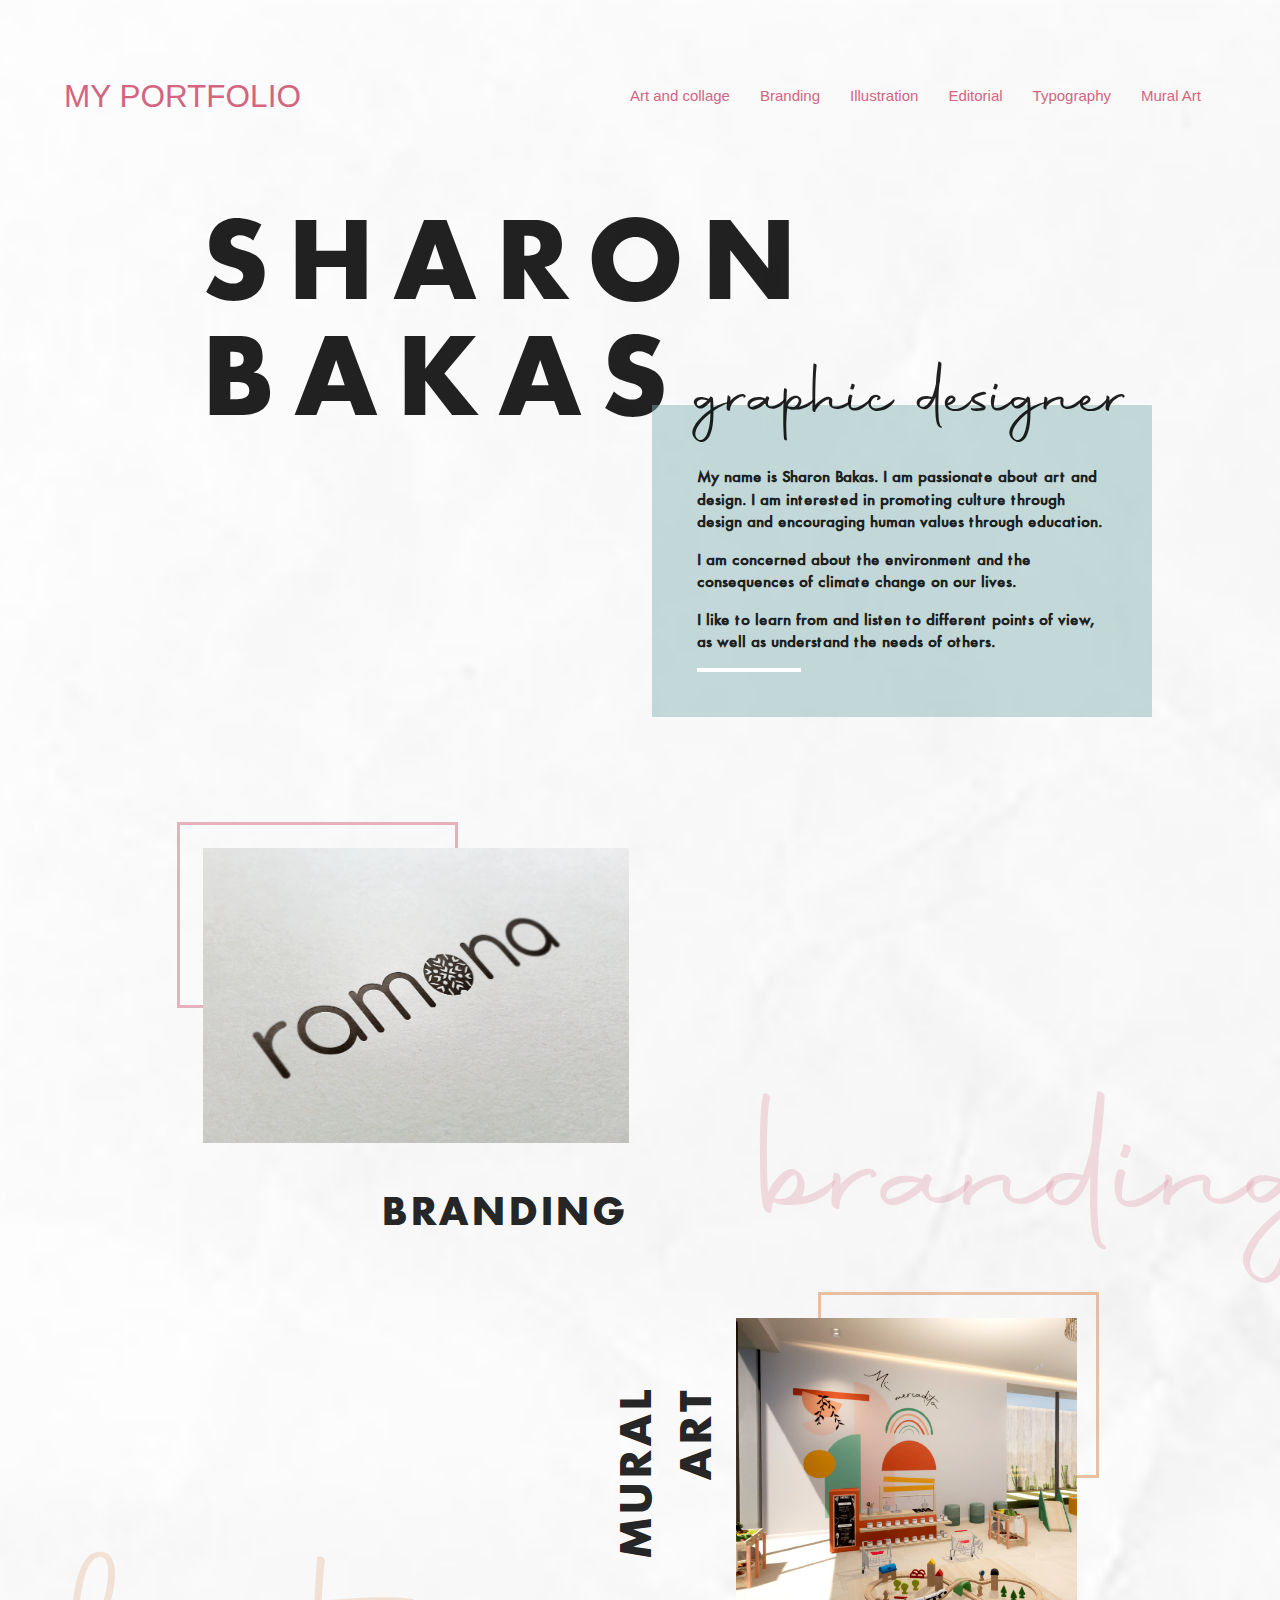
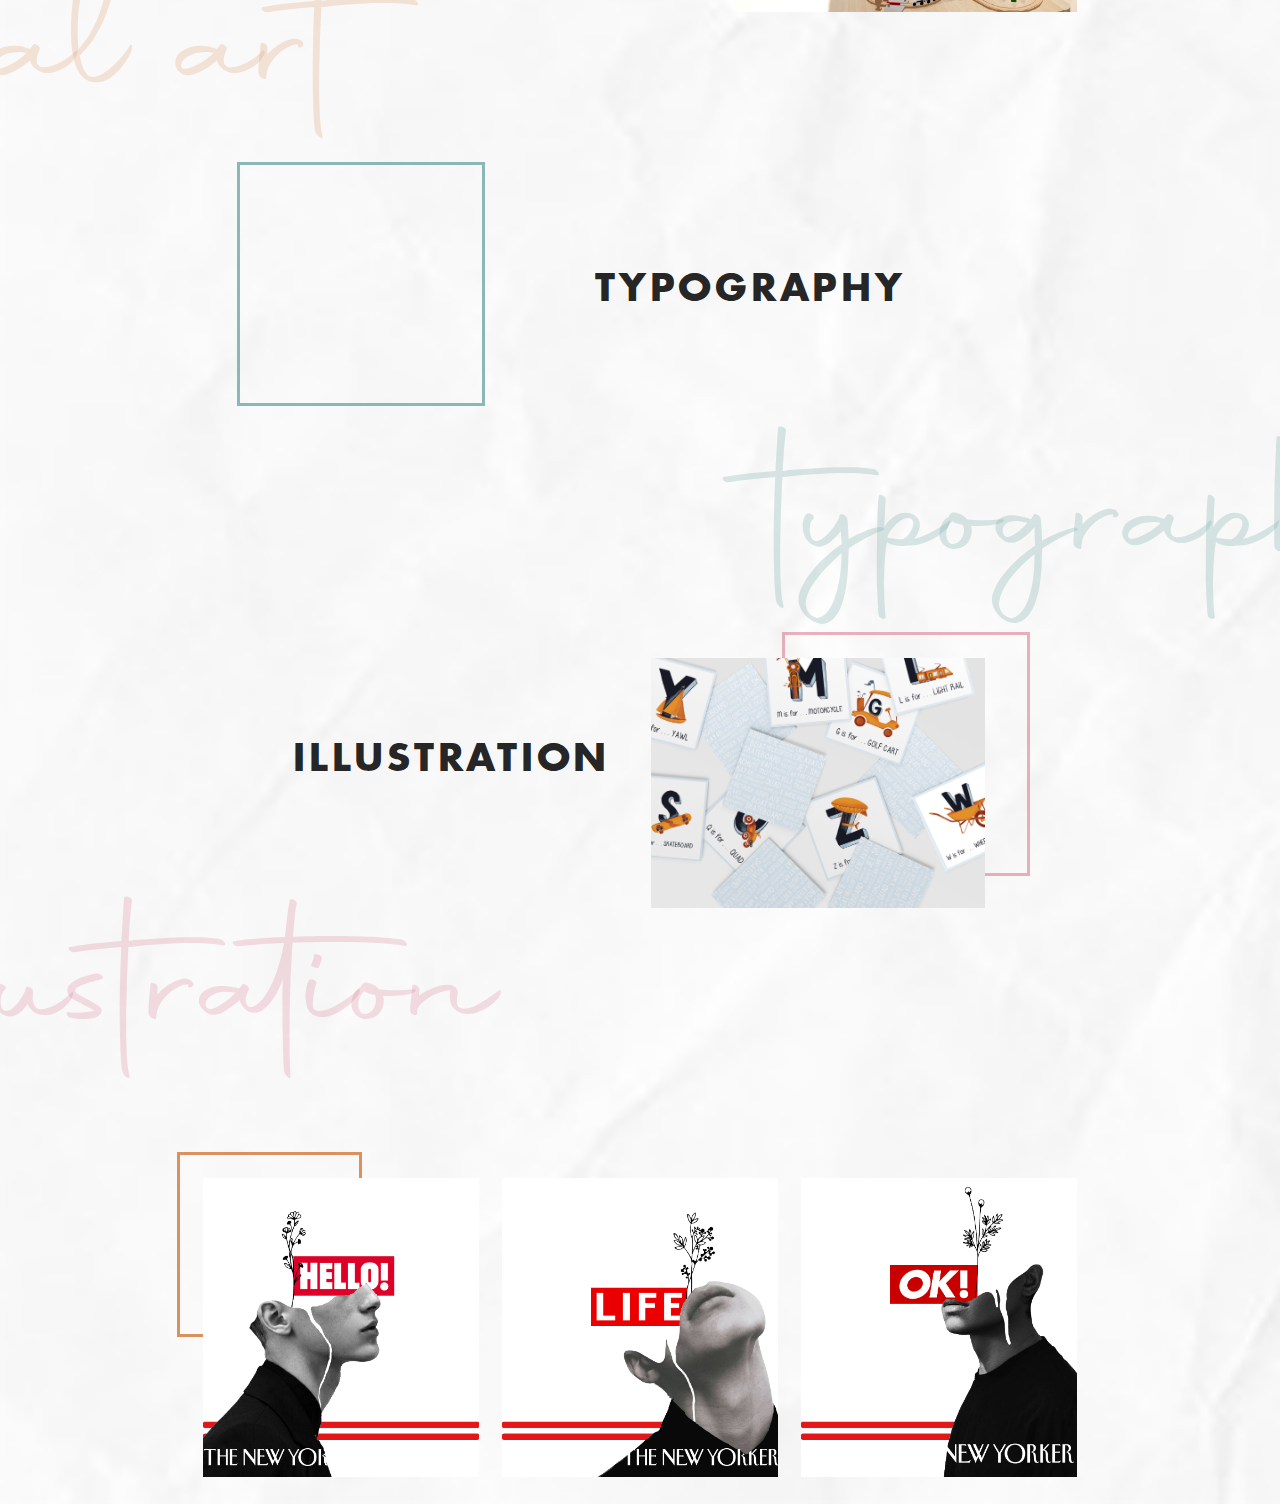
==== index.html @ aafdeef2 "initial" ====
<!DOCTYPE html>
<html lang="en">
	<head>
		<meta charset="UTF-8">
		<meta http-equiv="X-UA-Compatible" content="IE=edge">
		<meta name="viewport" content="width=device-width, initial-scale=1, user-scalable=no">
		<title>Document</title>
	<!--CSS-->
		<link rel="stylesheet" href="https://cdnjs.cloudflare.com/ajax/libs/materialize/1.0.0/css/materialize.min.css">
		<link rel="stylesheet" href="style.css">
		<link href="https://fonts.googleapis.com/icon?family=Material+Icons" rel="stylesheet">
	</head>
<body>
	<nav>
		<div class="nav-wrapper">
			<a href="#!" class="brand-logo">MY PORTFOLIO</a>
			<a href="#" data-target="mobile-menu" class="sidenav-trigger"><i class="material-icons">menu</i></a>
			<ul class="right hide-on-med-and-down">
				<li><a href="sass.html">Art and collage</a></li>
				<li><a href="badges.html">Branding</a></li>
				<li><a href="collapsible.html">Illustration</a></li>
				<li><a href="mobile.html">Editorial</a></li>
				<li><a href="mobile.html">Typography</a></li>
				<li><a href="mobile.html">Mural Art</a></li>
			</ul>
		</div>
	</nav>
	<ul class="sidenav" id="mobile-menu">
		<li><a href="sass.html">Art and collage</a></li>
		<li><a href="badges.html">Branding</a></li>
		<li><a href="collapsible.html">Illustration</a></li>
		<li><a href="mobile.html">Editorial</a></li>
		<li><a href="mobile.html">Typography</a></li>
		<li><a href="mobile.html">Mural Art</a></li>
	</ul>
<!--BIO-->
	<div class="container">
		<div class="row h700">
			<div class="col s12 m6 l6">
				<h1>SHARON 
					BAKAS</h1>
			</div>
			<div class="col s12 m6 l6">
				<div class="box1">
					<p class="title1 ">graphic designer</p>
					<p>My name is Sharon Bakas. I am passionate about art and design. I am interested in promoting culture through design and encouraging human values through education.</p>
					<p>I am concerned about the environment and the consequences of climate change on our lives. </p>
					<p>I like to learn from and listen to different points of view, as well as understand the needs of others. </p>
					<hr>
				</div>
			</div>
		</div>
<!--Branding-->
		<div class="row h450">
			<div class="col s12 m6 l6 relative">
				<div class="square-1"></div>
				<div class="h300">
					<img class="w-100" src="img/ramona.png" alt="">
					<p class="title-cat fz-2-5">BRANDING</p>
				</div>
			</div>
			<div class="col s12 m6 l6 relative">
				<p class="title-branding">branding</p>
			</div>
		</div>
<!--Mural-->
		<div class="row h450">
			<div class="col s12 m6 l6 relative">
				<p class="title-mural">mural art</p>
			</div>
			<div class="col s12 m6 l6 relative">
				<div class="square-2"></div>
				<div class="h300 relative">
					<img class="w80 float-right" src="img/2.png" alt="">
					<div class="text-box-vertical">
						<p class="title-cat vertical-text fz-2-7">MURAL</p>
						<p class="title-cat vertical-text fz-2-7">ART</p>
					</div>
				</div>
			</div>
		</div>
<!--Typo-->
		<div class="row h450">
			<div class="col s12 m6 l6 relative">
				<div class="square-3"></div>
				<div class="h300">
					<img class="h300" src="img/3-c.png" alt="">
					
				</div>
			</div>
			<div class="col s12 m6 l6 relative">
				<p class="title-cat-typo fz-2-5">TYPOGRAPHY</p>
				<p class="title-typo">typography</p>
			</div>
		</div>
<!--Ilustration-->
		<div class="row h500">
			<div class="col s12 m6 l6 relative">
				<p class="title-cat m2--5 fz-2-5">ILLUSTRATION</p>
				<p class="title-illu">illustration</p>
			</div>
			<div class="col s12 m6 l6 relative">
				<div class="square-4"></div>
				<div class="h300">
					<img class="h250" src="img/4.jpg" alt="">
					
				</div>
			</div>
		</div>
<!--Art & collage-->
		<div class="row relative">
			<div class="square-5"></div>
			<div class="col s4">
				<img class="w-100" src="img/5.jpg" alt="">
			</div>
			<div class="col s4">
				<img class="w-100" src="img/6.jpg" alt="">
			</div>
			<div class="col s4">
				<img class="w-100" src="img/7.jpg" alt="">
			</div>
		</div>
	</div>


	<script type="text/javascript" src="https://code.jquery.com/jquery-2.1.1.min.js"></script>
	<!-- Compiled and minified JavaScript -->
	<script src="https://cdnjs.cloudflare.com/ajax/libs/materialize/1.0.0/js/materialize.min.js"></script>
	<script>
	$(document).ready(function(){
	$('.sidenav').sidenav();
	});
	$(document).ready(function(){
    $('.materialboxed').materialbox();
  });
	</script>
</body>
</html>
---- style.css ----
body{
	background-image: url("./img/fondo-sm.png");
	background-repeat: repeat;
	background-size:cover;
	overflow-x: hidden;
}

nav{
	color:#D36580;
	background-color: transparent;
	box-shadow: none;
	padding:5%;
}
nav ul a,nav a, nav .brand-logo{color:#D36580;}
/*Fonts*/
@font-face {
    font-family: Autografy;
    src:url('./fonts/Autography.otf');
	font-display: swap;
}
@font-face {
    font-family: Futura;
    src: url('./fonts/Futura.ttc');
}
@font-face {
    font-family: Futura-Bold;
    src: url('./fonts/Futura Bold.otf');
}
/*Typo*/
h1{
	font-family: Futura-Bold;
	letter-spacing: .2em;
	font-size: 7rem;
	margin-top:.8em;
}
.title1{
	font-family: Autografy;
    position: absolute;
    top: -47%;
    font-size: 5.5em;
    font-weight: 100;
}
.title-branding{
	font-family: 'Autografy';
    font-size: 13em;
    position: absolute;
    right: -54%;
    color: rgba(211, 101, 128, .2);
	z-index: -1;
}
.title-mural{
	font-family: 'Autografy';
    font-size: 13em;
    position: absolute;
    top: 0px;
    left: -97%;
    color: rgba(215, 133, 76,.2);
	z-index: -1;
}
.title-typo{
	font-family: 'Autografy';
    font-size: 13em;
    position: absolute;
    top: 0px;
    left: 31%;
    color: rgba(128, 175, 175,.3);
	z-index: -1;
}
.title-illu{
	font-family: 'Autografy';
    font-size: 13em;
    position: absolute;
    top: 0px;
    right: 31%;
    color: rgba(211, 101, 128, .2);
	z-index: -1;
}
.title-cat{
	text-align: right;
    font-family: 'Futura-Bold';
    letter-spacing: .1em;
}

.title-cat-typo{
	text-align: left;
    font-family: 'Futura-Bold';
    letter-spacing: .1em;
    margin-top: 2em;
    position: absolute;
    left: -10%;
}

.vertical-text{
	writing-mode: vertical-lr;
	transform: rotate(180deg);
	display: table-cell;
}
.text-box-vertical{
	position: absolute;
    left: -10%;
    bottom: 20%;
}

.fz-2-5{font-size:2.5em;}
.fz-2-7{font-size: 2.7em;}
/*Shapes*/
.box1{
	position: absolute;
    top: 42%;
    width: 500px;
    background-color: rgba(128, 175, 175, .45);
    padding: 3em;
    font-family: 'Futura';
    font-weight: 900;
}
hr{
	border: 2px solid #FFF;
    width: 100px;
    margin: initial;
}
.square-1{
	position: absolute;
    border: 3px solid rgba(211, 101, 128, .5);
    height: 186px;
    width: 281px;
    top: -1.75rem;
    left: -1rem;
    z-index: -1;
}
.square-2{
	position: absolute;
    border: 3px solid rgba(215, 133, 76,.5);
    height: 186px;
    width: 281px;
    top: -1.75rem;
    right: -0.75rem;
    z-index: -1;
}
.square-3{
	position: absolute;
    border: 3px solid rgba(128, 175, 175,.9);
    height: 244px;
    width: 248px;
    top: -1.75rem;
    left: 3rem;
    z-index: -1;
}
.square-4{
	position: absolute;
    border: 3px solid rgba(211, 101, 128, .5);
	);
    height: 244px;
    width: 248px;
    top: -1.75rem;
    right: 13%;
    z-index: -1;
}
.square-5{
	position: absolute;
    border: 3px solid rgba(215, 133, 76,.9);
    height: 185px;
    width: 185px;
    top: -1.75rem;
    left: -1rem;
    z-index: -1;
}
/*Media*/

@media all and (min-width: 706px) and (max-width: 1350px){
	.box1{
		top:45%;
		right:10%;
	}
	
}
@media all and (min-width: 601px) and (max-width: 705px){
	h1{font-size:6rem;}
	.box1{
		top:36%;
	}
}

@media all and (min-width: 511px) and (max-width: 600px){
	h1{font-size: 5rem;}
	.box1{
		top:34%;
	}
}

@media all and (min-width: 470px) and (max-width: 510px){
	h1{font-size: 5rem;}
	.box1{
		background-color: rgba(128, 175, 175, .45);
		padding: 3em;
		font-family: 'Futura';
		font-weight: 900;
		width: 100%;
		position: relative;
	}
	.title1{
		font-family: Autografy;
		font-size: 4em;
		font-weight: 100;
		top:-32%;
	}
}

@media all and (min-width: 0px) and (max-width: 469px){

	.title1{
		font-size: 5em;
		top: -43%;
	}
}

/*Margin-padding*/
.m2--5{margin: 2em 0.5em 0 0}

/*Width-height*/
.h700{height: 700px;}
.h500{height: 500px;}
.h450{height: 450px;}
.h300{height: 300px;}
.h250{height: 250px;}

.w-100{width: 100%;}
.w80{width: 80%;}

/*Position*/
.relative{position: relative;}
.float-right{float:right;}
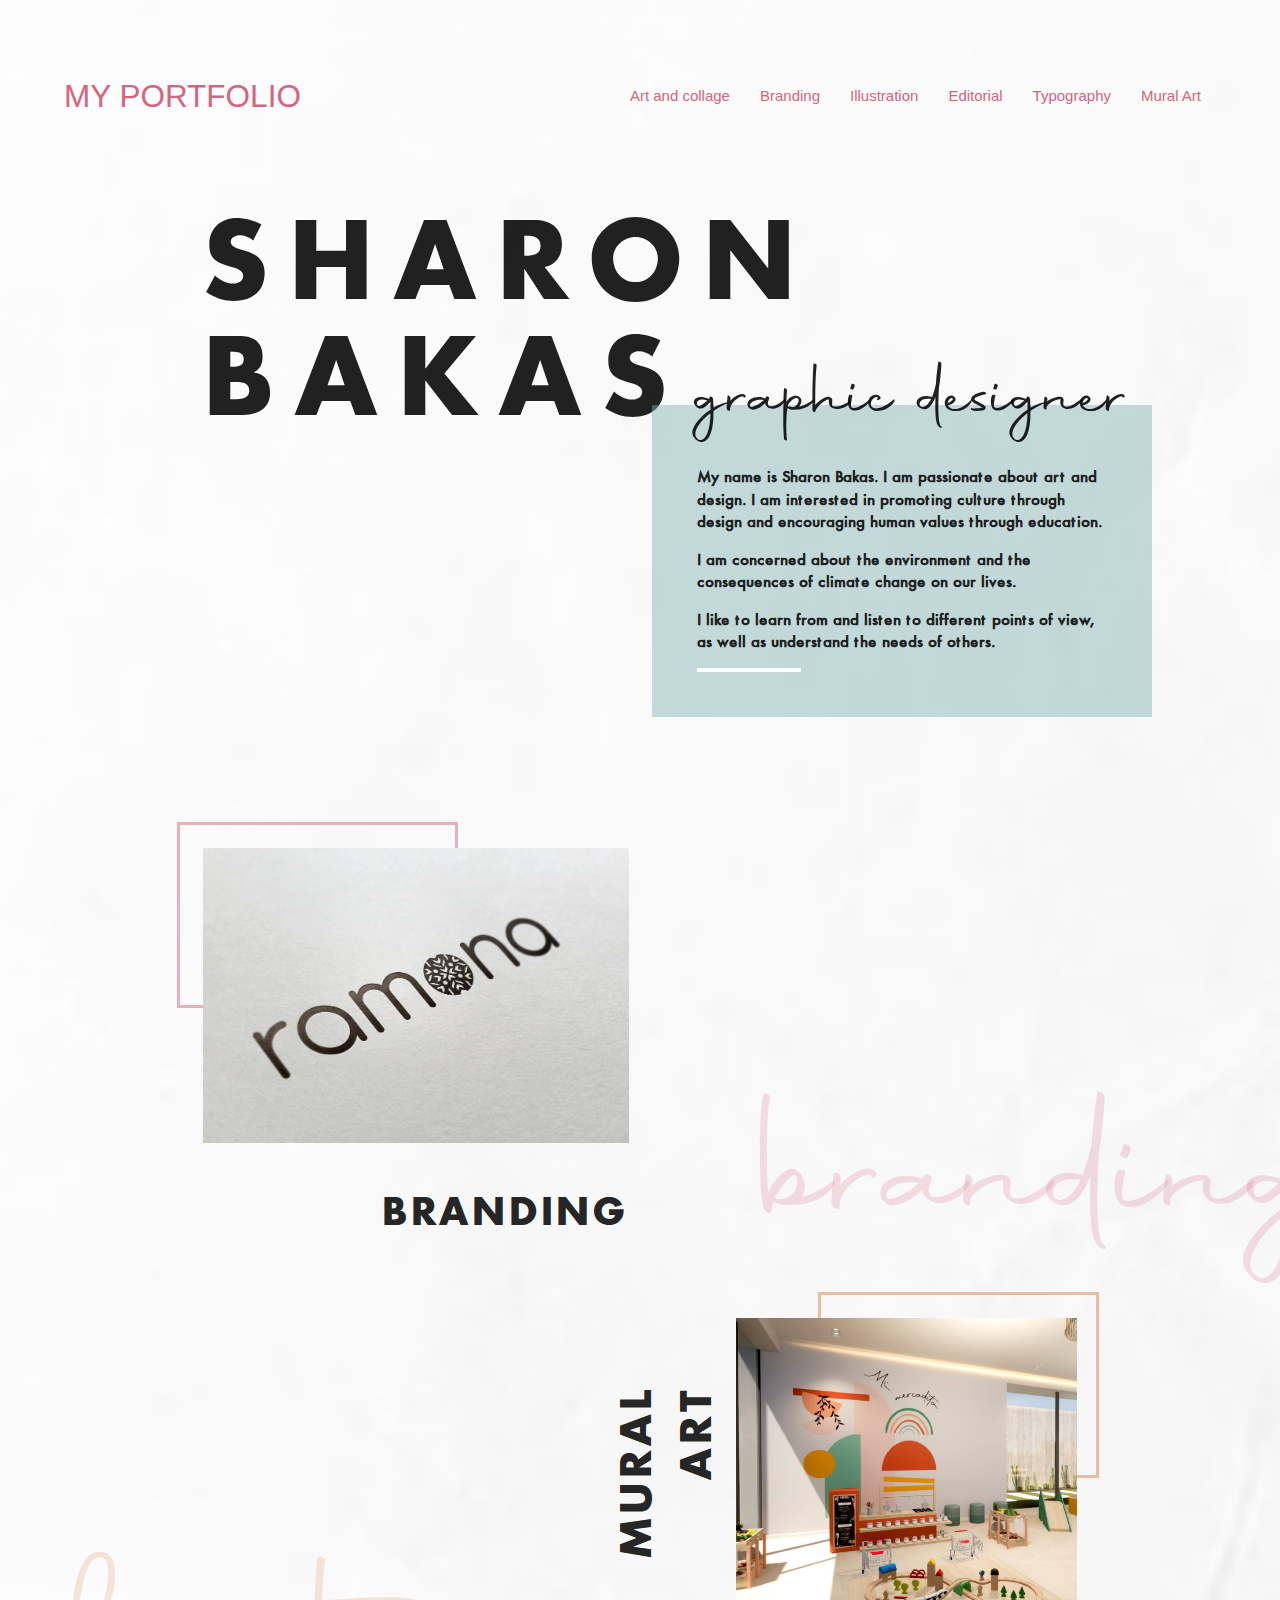
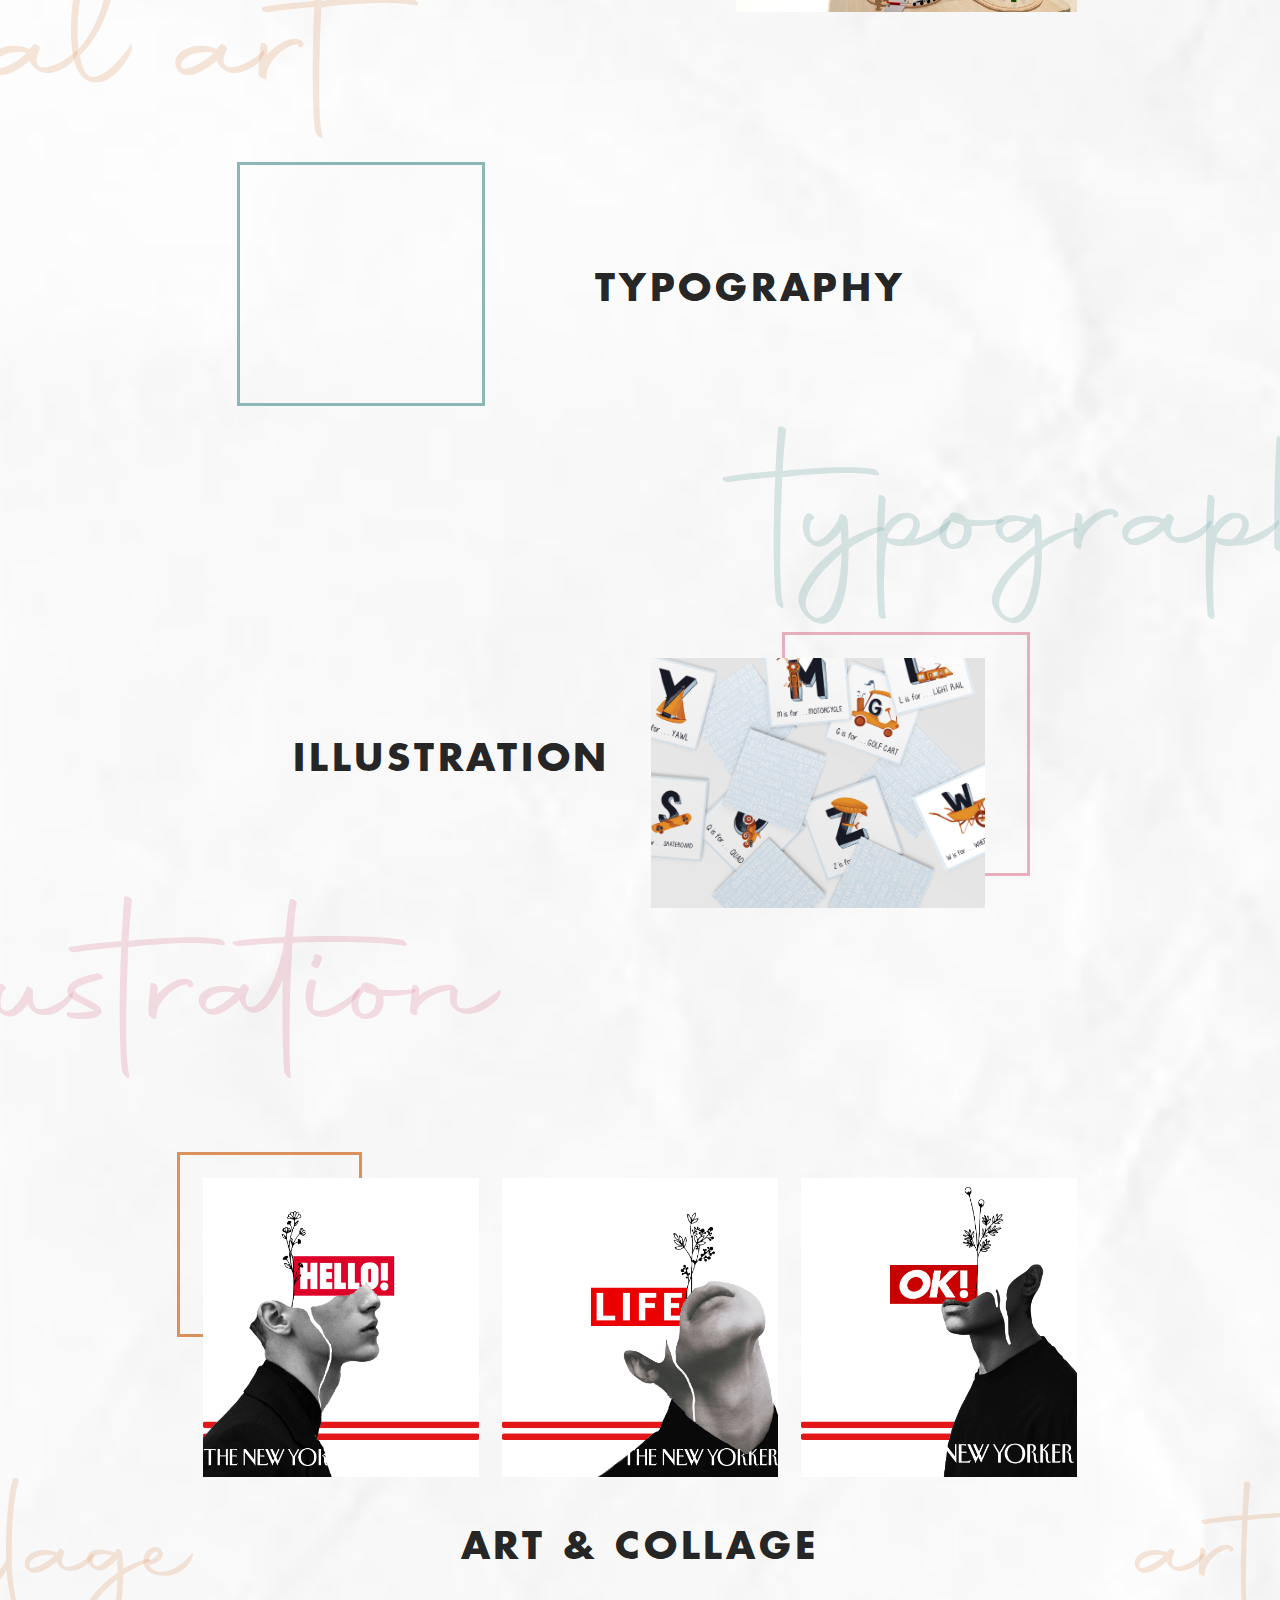
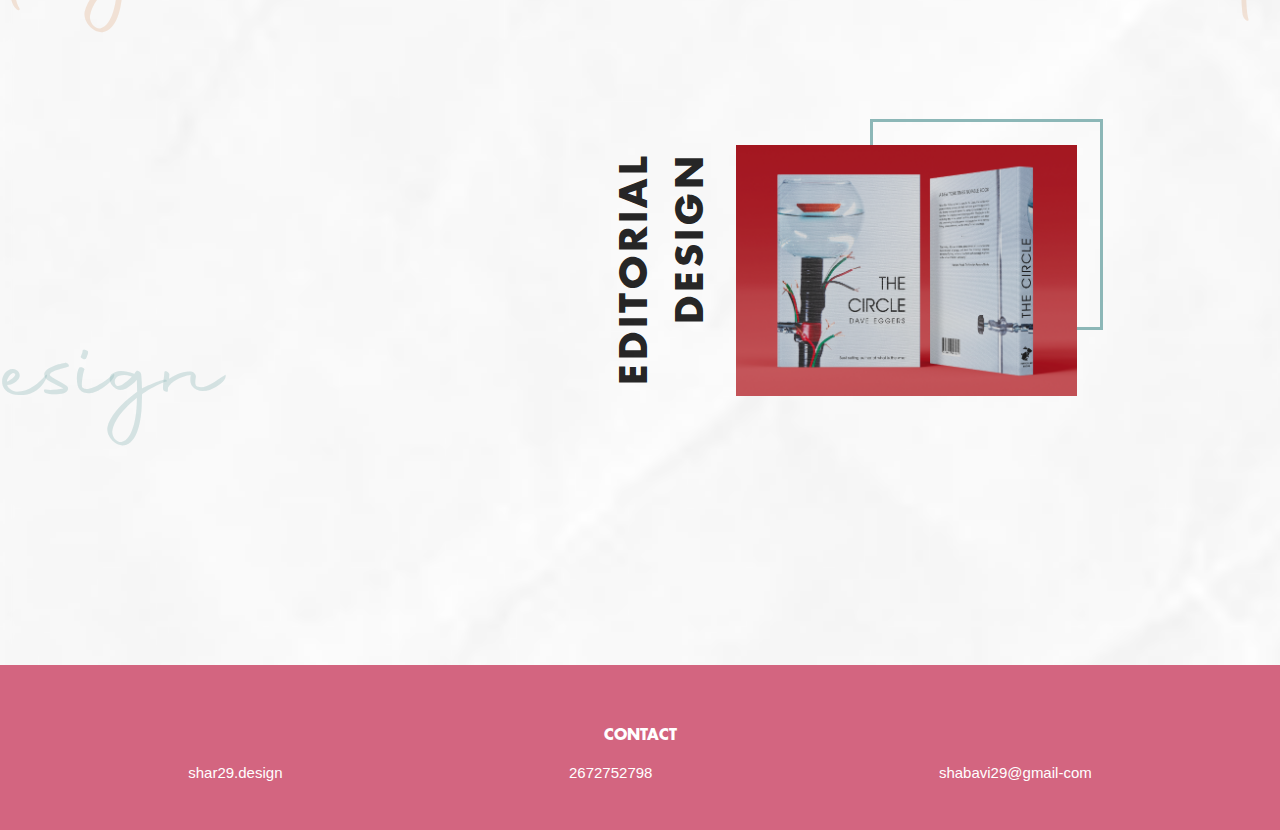
==== commit effc7f10: "almst footer" ====
--- a/index.html
+++ b/index.html
@@ -56,7 +56,7 @@
 				<div class="square-1"></div>
 				<div class="h300">
 					<img class="w-100" src="img/ramona.png" alt="">
-					<p class="title-cat fz-2-5">BRANDING</p>
+					<p class="title-cat text-right fz-2-5">BRANDING</p>
 				</div>
 			</div>
 			<div class="col s12 m6 l6 relative">
@@ -73,8 +73,8 @@
 				<div class="h300 relative">
 					<img class="w80 float-right" src="img/2.png" alt="">
 					<div class="text-box-vertical">
-						<p class="title-cat vertical-text fz-2-7">MURAL</p>
-						<p class="title-cat vertical-text fz-2-7">ART</p>
+						<p class="title-cat text-right vertical-text fz-2-7">MURAL</p>
+						<p class="title-cat text-right vertical-text fz-2-7">ART</p>
 					</div>
 				</div>
 			</div>
@@ -96,7 +96,7 @@
 <!--Ilustration-->
 		<div class="row h500">
 			<div class="col s12 m6 l6 relative">
-				<p class="title-cat m2--5 fz-2-5">ILLUSTRATION</p>
+				<p class="title-cat text-right m2--5 fz-2-5">ILLUSTRATION</p>
 				<p class="title-illu">illustration</p>
 			</div>
 			<div class="col s12 m6 l6 relative">
@@ -120,7 +120,37 @@
 				<img class="w-100" src="img/7.jpg" alt="">
 			</div>
 		</div>
+		<div class="row relative mb-130">
+			<p class="title-collage">collage</p>
+			<p class="title-cat text-center fz-2-5">ART & COLLAGE</p>
+			<p class="title-art">art</p>
+		</div>
+<!--Editorial-->
+		<div class="row h500">
+			<div class="col s12 m6 l6 relative">
+				<p class="title-editorial">editorial design</p>
+			</div>
+			<div class="col s12 m6 l6 relative">
+				<div class="square-6"></div>
+				<div class="h300 relative">
+					<img class="w80 float-right" src="img/8.png" alt="">
+					<div class="text-box-vertical">
+						<p class="title-cat text-right vertical-text fz-2-5">EDITORIAL</p>
+						<p class="title-cat text-right vertical-text fz-2-5">DESIGN</p>
+					</div>
+				</div>
+			</div>
+		</div>
 	</div>
+<!--Footer-->
+	<footer>
+		<p>CONTACT</p>
+		<ul>
+			<li>shar29.design</li>
+			<li>2672752798</li>
+			<li>shabavi29@gmail-com</li>
+		</ul>
+	</footer>
 
 
 	<script type="text/javascript" src="https://code.jquery.com/jquery-2.1.1.min.js"></script>
--- a/style.css
+++ b/style.css
@@ -13,6 +13,21 @@
 	padding:5%;
 }
 nav ul a,nav a, nav .brand-logo{color:#D36580;}
+
+footer{
+    background-color: #D36580;
+    color: #FFF;
+    padding: 3em;
+}
+footer ul{
+    margin: 0;
+    display: flex;
+    justify-content: space-around;
+}
+footer p:first-child{
+    font-family: Futura-bold;
+    text-align: center;
+}
 /*Fonts*/
 @font-face {
     font-family: Autografy;
@@ -76,11 +91,41 @@
     color: rgba(211, 101, 128, .2);
 	z-index: -1;
 }
+.title-collage{
+    font-family: 'Autografy';
+    font-size: 10em;
+    position: absolute;
+    top: -78%;
+    left: -33%;
+    color: rgba(215, 133, 76,.2);
+    z-index: -1;
+    margin: 0;
+}
+.title-art{
+    font-family: 'Autografy';
+    font-size: 10em;
+    position: absolute;
+    top: -78%;
+    right: -20%;
+    color: rgba(215, 133, 76,.2);
+    z-index: -1;
+    margin: 0;
+}
+.title-editorial{
+    font-family: 'Autografy';
+    font-size: 9em;
+    position: absolute;
+    top: 0px;
+    left: -136%;
+    color: rgba(128, 175, 175,.3);
+    z-index: -1;
+}
 .title-cat{
-	text-align: right;
     font-family: 'Futura-Bold';
     letter-spacing: .1em;
 }
+.text-center{text-align:center;}
+.text-right{text-align: right;}
 
 .title-cat-typo{
 	text-align: left;
@@ -149,7 +194,6 @@
 .square-4{
 	position: absolute;
     border: 3px solid rgba(211, 101, 128, .5);
-	);
     height: 244px;
     width: 248px;
     top: -1.75rem;
@@ -163,6 +207,15 @@
     width: 185px;
     top: -1.75rem;
     left: -1rem;
+    z-index: -1;
+}
+.square-6{
+    position: absolute;
+    border: 3px solid rgba(128, 175, 175,.9);
+    height: 211px;
+    width: 233px;
+    top: -1.75rem;
+    right: -1rem;
     z-index: -1;
 }
 /*Media*/
@@ -216,7 +269,7 @@
 
 /*Margin-padding*/
 .m2--5{margin: 2em 0.5em 0 0}
-
+.mb-130{margin-bottom:130px;}
 /*Width-height*/
 .h700{height: 700px;}
 .h500{height: 500px;}
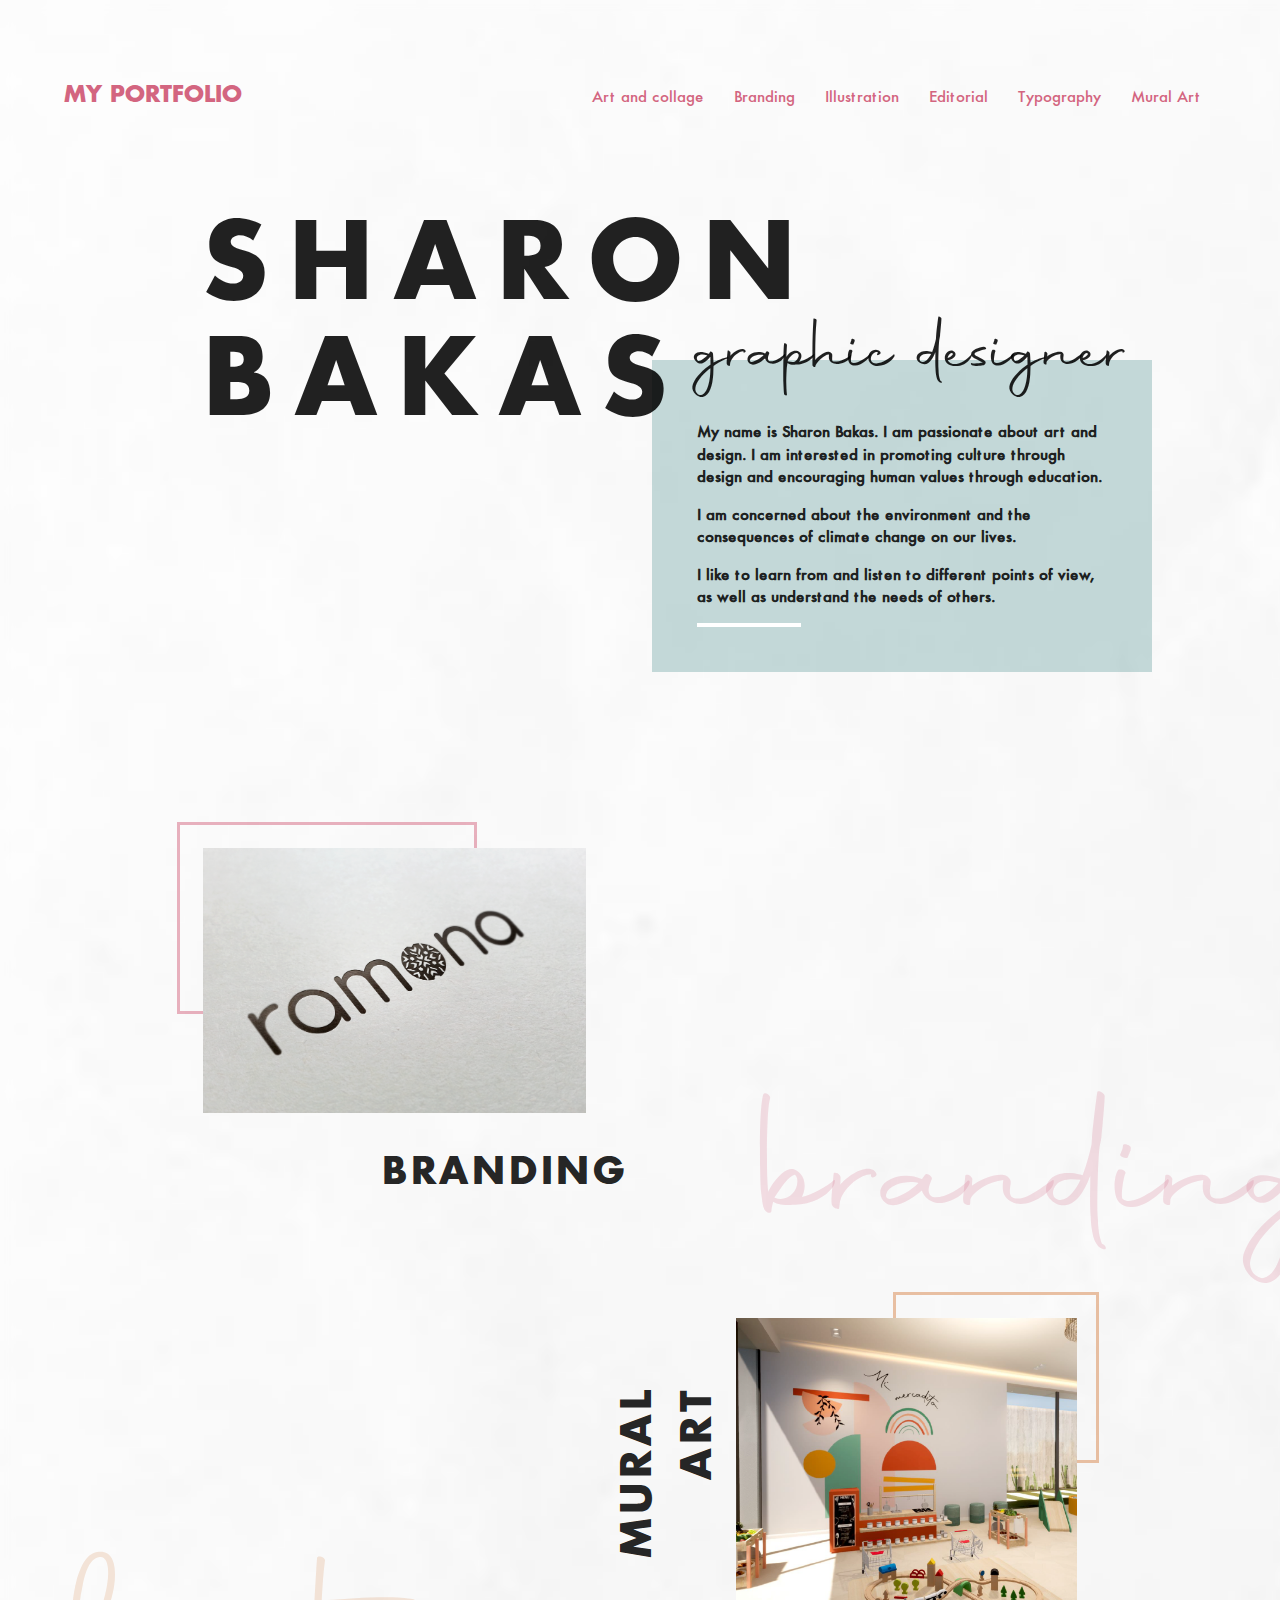
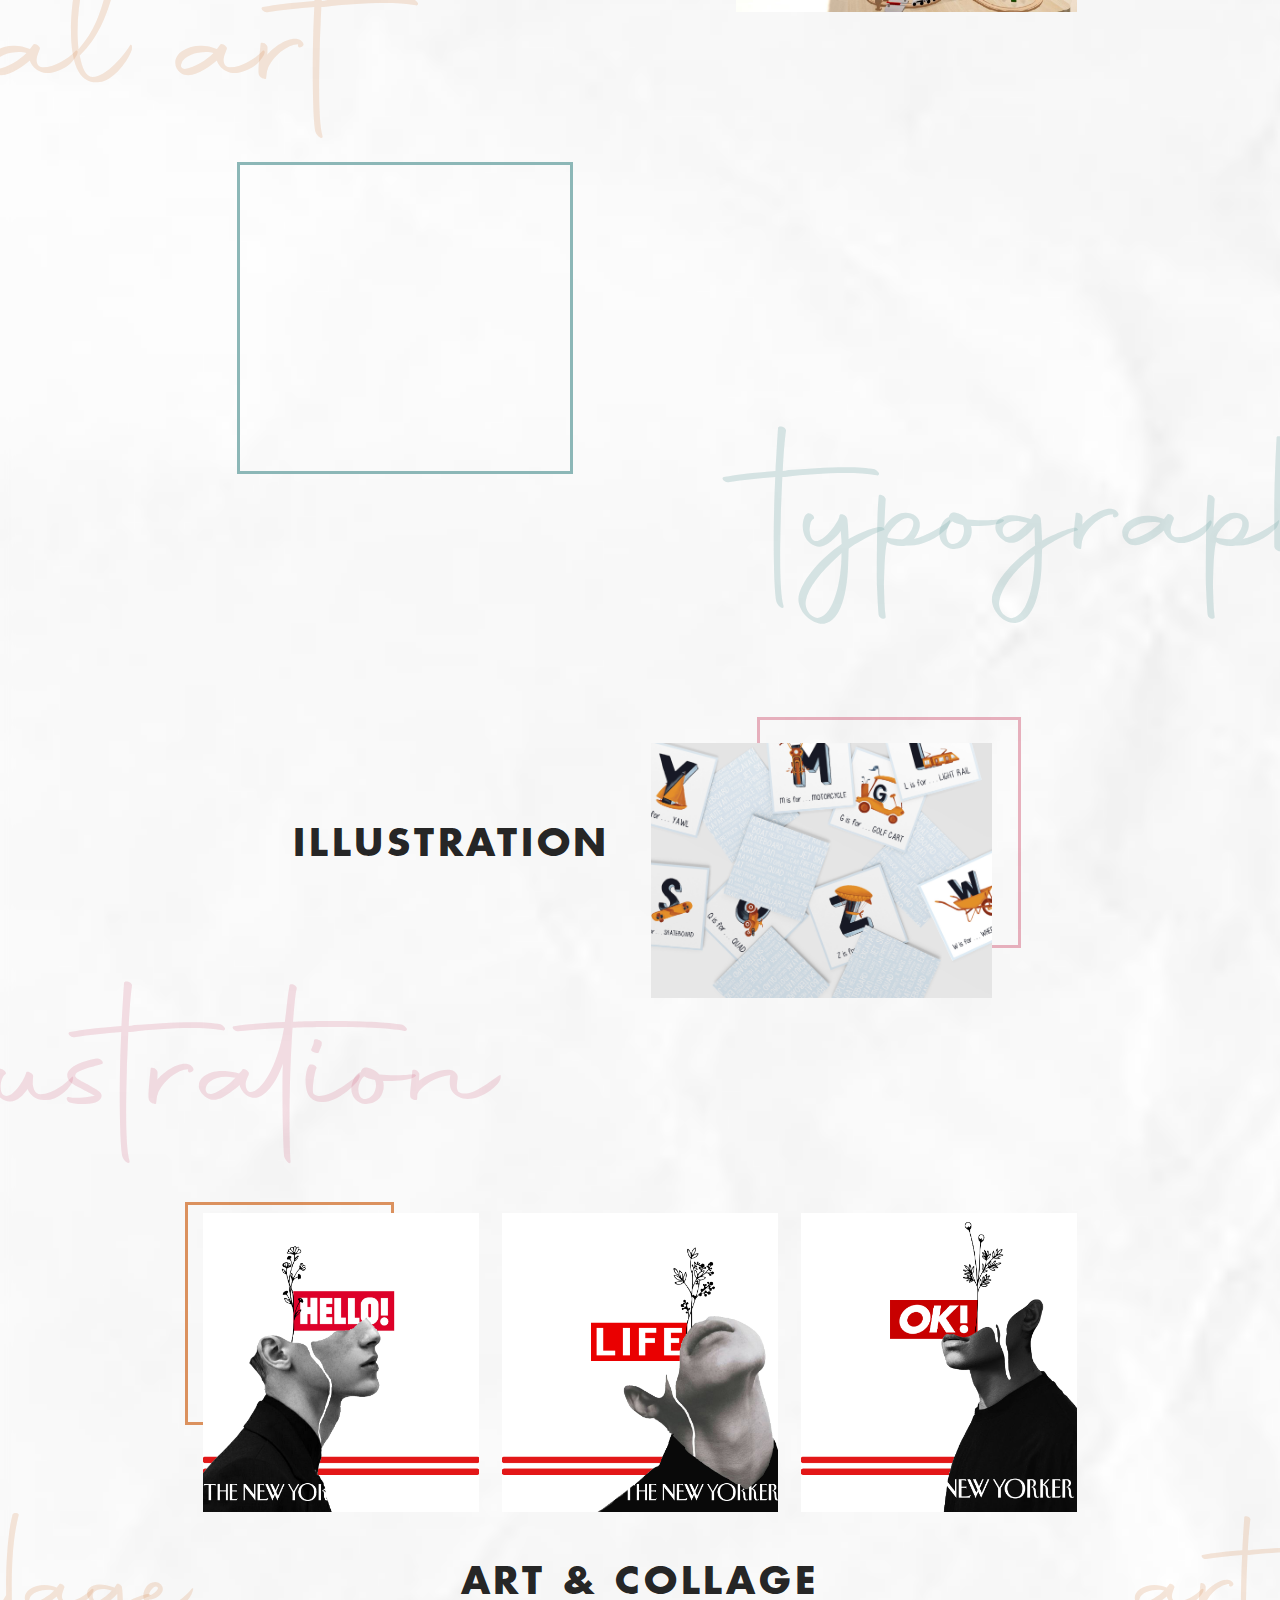
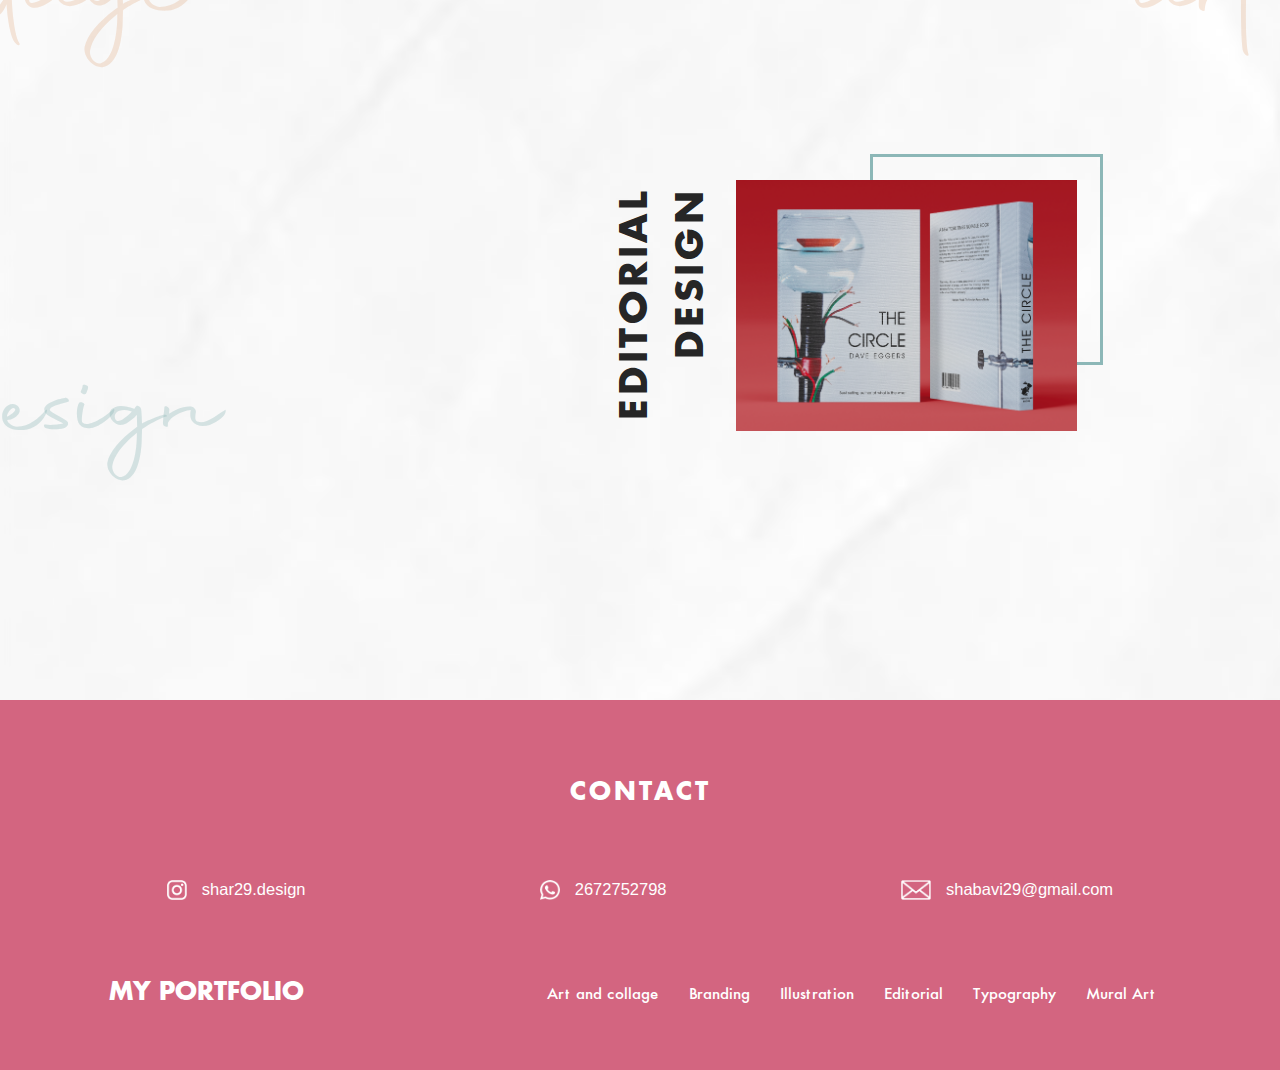
==== commit c53573a7: "typo" ====
--- a/index.html
+++ b/index.html
@@ -4,7 +4,7 @@
 		<meta charset="UTF-8">
 		<meta http-equiv="X-UA-Compatible" content="IE=edge">
 		<meta name="viewport" content="width=device-width, initial-scale=1, user-scalable=no">
-		<title>Document</title>
+		<title>Sharon Bakas</title>
 	<!--CSS-->
 		<link rel="stylesheet" href="https://cdnjs.cloudflare.com/ajax/libs/materialize/1.0.0/css/materialize.min.css">
 		<link rel="stylesheet" href="style.css">
@@ -20,7 +20,7 @@
 				<li><a href="badges.html">Branding</a></li>
 				<li><a href="collapsible.html">Illustration</a></li>
 				<li><a href="mobile.html">Editorial</a></li>
-				<li><a href="mobile.html">Typography</a></li>
+				<li><a href="typography.html">Typography</a></li>
 				<li><a href="mobile.html">Mural Art</a></li>
 			</ul>
 		</div>
@@ -30,7 +30,7 @@
 		<li><a href="badges.html">Branding</a></li>
 		<li><a href="collapsible.html">Illustration</a></li>
 		<li><a href="mobile.html">Editorial</a></li>
-		<li><a href="mobile.html">Typography</a></li>
+		<li><a href="typography.html">Typography</a></li>
 		<li><a href="mobile.html">Mural Art</a></li>
 	</ul>
 <!--BIO-->
@@ -52,23 +52,23 @@
 		</div>
 <!--Branding-->
 		<div class="row h450">
-			<div class="col s12 m6 l6 relative">
+			<div class="col s12 m7 l6 relative">
 				<div class="square-1"></div>
 				<div class="h300">
-					<img class="w-100" src="img/ramona.png" alt="">
-					<p class="title-cat text-right fz-2-5">BRANDING</p>
+					<img class="w-90" src="img/ramona.png" alt="">
+					<p class="title-cat text-right fz-2-5 mt--7">BRANDING</p>
 				</div>
 			</div>
-			<div class="col s12 m6 l6 relative">
+			<div class="col s12 m5 l6 relative">
 				<p class="title-branding">branding</p>
 			</div>
 		</div>
 <!--Mural-->
 		<div class="row h450">
-			<div class="col s12 m6 l6 relative">
+			<div class="col s12 m3 l6 relative">
 				<p class="title-mural">mural art</p>
 			</div>
-			<div class="col s12 m6 l6 relative">
+			<div class="col s12 m9 l6 relative">
 				<div class="square-2"></div>
 				<div class="h300 relative">
 					<img class="w80 float-right" src="img/2.png" alt="">
@@ -84,39 +84,42 @@
 			<div class="col s12 m6 l6 relative">
 				<div class="square-3"></div>
 				<div class="h300">
-					<img class="h300" src="img/3-c.png" alt="">
+					<img class="w80" src="img/3-c.png" alt="">
 					
 				</div>
 			</div>
-			<div class="col s12 m6 l6 relative">
-				<p class="title-cat-typo fz-2-5">TYPOGRAPHY</p>
+			<div class="col s12 m6 l6 relative mb-4rz">
+
 				<p class="title-typo">typography</p>
 			</div>
 		</div>
 <!--Ilustration-->
-		<div class="row h500">
-			<div class="col s12 m6 l6 relative">
+		<div class="row h450 mt-7-rz">
+			<div class="col s12 m6 l6 relative hide-on-small-only">
 				<p class="title-cat text-right m2--5 fz-2-5">ILLUSTRATION</p>
 				<p class="title-illu">illustration</p>
 			</div>
 			<div class="col s12 m6 l6 relative">
 				<div class="square-4"></div>
 				<div class="h300">
-					<img class="h250" src="img/4.jpg" alt="">
-					
+					<img class="w80" src="img/4.jpg" alt="">
 				</div>
+			</div>
+			<div class="col s12 m6 l6 relative show-on-small hide-on-med-and-up">
+				<p class="title-cat text-right m2--5 fz-2-5">ILLUSTRATION</p>
+				<p class="title-illu">illustration</p>
 			</div>
 		</div>
 <!--Art & collage-->
 		<div class="row relative">
-			<div class="square-5"></div>
-			<div class="col s4">
+			<div class="col s12 m4 l4 relative">
+				<div class="square-5"></div>
 				<img class="w-100" src="img/5.jpg" alt="">
 			</div>
-			<div class="col s4">
+			<div class="col s12 m4 l4">
 				<img class="w-100" src="img/6.jpg" alt="">
 			</div>
-			<div class="col s4">
+			<div class="col s12 m4 l4">
 				<img class="w-100" src="img/7.jpg" alt="">
 			</div>
 		</div>
@@ -126,7 +129,7 @@
 			<p class="title-art">art</p>
 		</div>
 <!--Editorial-->
-		<div class="row h500">
+		<div class="row h500 mt-7-rz">
 			<div class="col s12 m6 l6 relative">
 				<p class="title-editorial">editorial design</p>
 			</div>
@@ -145,12 +148,25 @@
 <!--Footer-->
 	<footer>
 		<p>CONTACT</p>
-		<ul>
-			<li>shar29.design</li>
-			<li>2672752798</li>
-			<li>shabavi29@gmail-com</li>
+		<ul class="mt-4">
+			<li><img src="img/instagram.png" alt="">shar29.design</li>
+			<li><img src="img/whatsapp.png" alt="">2672752798</li>
+			<li><img src="img/mail.png" alt="">shabavi29@gmail.com</li>
 		</ul>
-	</footer>
+		<nav>
+			<div class="nav-wrapper">
+				<a href="#!" class="brand-logo">MY PORTFOLIO</a>
+				<a href="#" data-target="mobile-menu" class="sidenav-trigger"><i class="material-icons">menu</i></a>
+				<ul class="right hide-on-med-and-down">
+					<li><a href="sass.html">Art and collage</a></li>
+					<li><a href="badges.html">Branding</a></li>
+					<li><a href="collapsible.html">Illustration</a></li>
+					<li><a href="mobile.html">Editorial</a></li>
+					<li><a href="typography.html">Typography</a></li>
+					<li><a href="mobile.html">Mural Art</a></li>
+				</ul>
+			</div>
+		</nav>
 
 
 	<script type="text/javascript" src="https://code.jquery.com/jquery-2.1.1.min.js"></script>
@@ -163,6 +179,7 @@
 	$(document).ready(function(){
     $('.materialboxed').materialbox();
   });
+  
 	</script>
 </body>
 </html>--- a/style.css
+++ b/style.css
@@ -11,36 +11,80 @@
 	background-color: transparent;
 	box-shadow: none;
 	padding:5%;
+	font-family: Futura;
+}
+nav .brand-logo{
+	font-family: Futura-bold;
+	font-size: 1.5em;
 }
 nav ul a,nav a, nav .brand-logo{color:#D36580;}
 
 footer{
-    background-color: #D36580;
-    color: #FFF;
-    padding: 3em;
+	background-color: #D36580;
+	color: #FFF;
+	padding: 3em;
+	font-size: 1.1em;;
 }
 footer ul{
-    margin: 0;
+	margin: 0;
+	display: flex;
+	justify-content: space-around;
+}
+footer p:first-child{
+	font-family: Futura-bold;
+	text-align: center;
+	letter-spacing: 3px;
+	font-size: 1.5em;
+}
+footer ul li{
+	display: inline-flex;
+	align-items: center;
+}
+footer ul li img{
+	height: 20px;
+	margin-right: 15px;
+}
+
+footer nav ul a{
+	color:#fff
+}
+footer nav a{
+	color:#fff;
+}
+footer .brand-logo{
+	color:#fff;
+	font-size: 1.5em;
+}
+.row-flex{
+	display: flex;
+	justify-content: center;
+	align-items: center;
+}
+.row-flex-baseline{
     display: flex;
-    justify-content: space-around;
-}
-footer p:first-child{
-    font-family: Futura-bold;
-    text-align: center;
+    align-items: baseline;
 }
 /*Fonts*/
 @font-face {
-    font-family: Autografy;
-    src:url('./fonts/Autography.otf');
+	font-family: Autografy;
+	src:url('./fonts/Autography.otf');
 	font-display: swap;
 }
 @font-face {
-    font-family: Futura;
-    src: url('./fonts/Futura.ttc');
+	font-family: Futura;
+	src: url('./fonts/Futura.ttc');
 }
 @font-face {
-    font-family: Futura-Bold;
-    src: url('./fonts/Futura Bold.otf');
+	font-family: Futura-Bold;
+	src: url('./fonts/Futura Bold.otf');
+}
+@font-face {
+	font-family: Quant;
+	src: url('./fonts/Quant-Regular.otf');
+}
+@font-face {
+	font-family: Queen;
+	src: url('./fonts/QueenVictoria-Regular.otf');
 }
 /*Typo*/
 h1{
@@ -49,92 +93,114 @@
 	font-size: 7rem;
 	margin-top:.8em;
 }
+.title{
+	font-family: Futura-Bold;
+	letter-spacing: .2em;
+	font-size: 5rem;
+	margin-top: 0.8em;
+}
 .title1{
 	font-family: Autografy;
-    position: absolute;
-    top: -47%;
-    font-size: 5.5em;
-    font-weight: 100;
+	position: absolute;
+	top: -47%;
+	font-size: 5.5em;
+	font-weight: 100;
 }
 .title-branding{
 	font-family: 'Autografy';
-    font-size: 13em;
-    position: absolute;
-    right: -54%;
-    color: rgba(211, 101, 128, .2);
+	font-size: 13em;
+	position: absolute;
+	right: -54%;
+	color: rgba(211, 101, 128, .2);
 	z-index: -1;
 }
 .title-mural{
 	font-family: 'Autografy';
-    font-size: 13em;
-    position: absolute;
-    top: 0px;
-    left: -97%;
-    color: rgba(215, 133, 76,.2);
+	font-size: 13em;
+	position: absolute;
+	top: 0px;
+	left: -97%;
+	color: rgba(215, 133, 76,.2);
 	z-index: -1;
 }
 .title-typo{
 	font-family: 'Autografy';
-    font-size: 13em;
-    position: absolute;
-    top: 0px;
-    left: 31%;
-    color: rgba(128, 175, 175,.3);
-	z-index: -1;
-}
-.title-illu{
-	font-family: 'Autografy';
-    font-size: 13em;
-    position: absolute;
-    top: 0px;
-    right: 31%;
-    color: rgba(211, 101, 128, .2);
-	z-index: -1;
-}
-.title-collage{
-    font-family: 'Autografy';
+	font-size: 13em;
+	position: absolute;
+	top: 0px;
+	left: 31%;
+	color: rgba(128, 175, 175,.3);
+	z-index: -1;
+}
+.title-typo-1{
+	font-family: 'Autografy';
     font-size: 10em;
     position: absolute;
-    top: -78%;
-    left: -33%;
-    color: rgba(215, 133, 76,.2);
+    top: -191%;
+    left: 53%;
+    color: rgba(128, 175, 175,.3);
     z-index: -1;
-    margin: 0;
-}
-.title-art{
-    font-family: 'Autografy';
+}
+.title-typo-2{
+	font-family: 'Autografy';
     font-size: 10em;
     position: absolute;
-    top: -78%;
-    right: -20%;
-    color: rgba(215, 133, 76,.2);
-    z-index: -1;
-    margin: 0;
-}
-.title-editorial{
-    font-family: 'Autografy';
-    font-size: 9em;
-    position: absolute;
-    top: 0px;
-    left: -136%;
+    bottom: -70%;
+    left: -48%;
     color: rgba(128, 175, 175,.3);
     z-index: -1;
 }
+.title-illu{
+	font-family: 'Autografy';
+	font-size: 13em;
+	position: absolute;
+	top: 0px;
+	right: 31%;
+	color: rgba(211, 101, 128, .2);
+	z-index: -1;
+}
+.title-collage{
+	font-family: 'Autografy';
+	font-size: 10em;
+	position: absolute;
+	top: -78%;
+	left: -33%;
+	color: rgba(215, 133, 76,.2);
+	z-index: -1;
+	margin: 0;
+}
+.title-art{
+	font-family: 'Autografy';
+	font-size: 10em;
+	position: absolute;
+	top: -78%;
+	right: -20%;
+	color: rgba(215, 133, 76,.2);
+	z-index: -1;
+	margin: 0;
+}
+.title-editorial{
+	font-family: 'Autografy';
+	font-size: 9em;
+	position: absolute;
+	top: 0px;
+	left: -136%;
+	color: rgba(128, 175, 175,.3);
+	z-index: -1;
+}
 .title-cat{
-    font-family: 'Futura-Bold';
-    letter-spacing: .1em;
+	font-family: 'Futura-Bold';
+	letter-spacing: .1em;
 }
 .text-center{text-align:center;}
 .text-right{text-align: right;}
 
 .title-cat-typo{
 	text-align: left;
-    font-family: 'Futura-Bold';
-    letter-spacing: .1em;
-    margin-top: 2em;
-    position: absolute;
-    left: -10%;
-}
+	font-family: 'Futura-Bold';
+	letter-spacing: .1em;
+	margin-top: 2em;
+	}
 
 .vertical-text{
 	writing-mode: vertical-lr;
@@ -143,86 +209,216 @@
 }
 .text-box-vertical{
 	position: absolute;
-    left: -10%;
-    bottom: 20%;
-}
+	left: -10%;
+	bottom: 20%;
+} 
+
+				/*TYPO*/
+				.projects-title{
+					font-family: Autografy;
+					font-size: 5em;
+					position: absolute;
+					top: 14%;
+					right: 43%;
+				}
+				.intro-p{
+					background-color: rgba(211, 101, 128,.7);
+					font-family: 'Futura';
+					margin: auto;
+					padding: 5em 30%;
+				}
+				.subtitle{
+					font-family: 'Futura-Bold';
+					font-size: 2.1em;
+					letter-spacing: 4px;
+				}
+				.img-t-1{
+					width: 60%;
+					position: absolute;
+					left: 0;
+				}
+				.img-t-2{
+					width: 44%;
+					position: absolute;
+					right: 0;
+					bottom: 10%;
+					height: 55%;
+					object-fit: cover;
+				}
+				.a-ex{
+					position: absolute;
+					right: 0;
+					font-family: Queen;
+					font-size: 9em;
+					top: -55%;
+					left: 3.7em;
+				}
+				.b-ex{
+					position: absolute;
+					right: 13%;
+					font-family: 'Queen';
+					font-size: 9em;
+					top: -40%;
+					rotate: 8deg;
+				}
+				.c-ex{
+					position: absolute;
+					right: 3%;
+					font-size: 9em;
+					font-family: 'Queen';
+					rotate: -7deg;
+					top: -48%;
+				}
+				.q-ex{
+					position: absolute;
+					bottom: -9%;
+					font-family: 'Queen';
+					font-size: 4em;
+					left: 2%;
+				}
+				.t-ex{
+					text-align: center;
+					font-family: 'Queen';
+					font-size: 2.3em;
+					margin: 0;
+				}
+				.rotate-9{
+					rotate: -9deg;
+				}
+				.figure1{
+					width: 110px;
+					margin-left: 4em;
+					margin-bottom: 0.5em;
+					rotate: 10deg;
+				}
+				.figure2{
+					float: right;
+					width: 110px;
+					margin-left: 4em;
+					margin-bottom: 0.5em;
+					rotate: 189deg;
+				}
+				.ex-letters{
+					font-family: 'Queen';
+					margin: auto;
+					font-size: 2em;
+					letter-spacing: -2px;
+				}
+				.bg-2-container{
+					background-color: rgb(128, 175, 175,.4);
+					padding: 2em 0;
+    				text-align: center;
+				}
+				.y-ex{
+					font-family: 'Quant';
+					font-size: 15em;
+					margin: 0;
+					text-align: right;
+					line-height: 200px;
+				}
+				.num-ex{
+					font-family: 'Quant';
+					font-size: 4em;
+					text-align: center;
+					margin: 0;
+					line-height: 100px;
+				}
+				.title-serif{
+					font-family: 'Autografy';
+					font-size: 10em;
+					position: absolute;
+					bottom: -40%;
+					right: -15%;
+					color: rgba(128, 175, 175,.3);
+					z-index: -1;
+					margin: 0;
+				}
+
+
+.futura{font-family: Futura;}
+.futura-bold{font-family: Futura-Bold;}
+.quant{font-family: Quant;}
 
 .fz-2-5{font-size:2.5em;}
 .fz-2-7{font-size: 2.7em;}
+.fz-3{font-size: 3em;}
+
+.lh-1{line-height: 1em;;}
 /*Shapes*/
 .box1{
 	position: absolute;
-    top: 42%;
-    width: 500px;
-    background-color: rgba(128, 175, 175, .45);
-    padding: 3em;
-    font-family: 'Futura';
-    font-weight: 900;
+	top: 42%;
+	width: 500px;
+	background-color: rgba(128, 175, 175, .45);
+	padding: 3em;
+	font-family: 'Futura';
+	font-weight: 900;
+	z-index: -1;
 }
 hr{
 	border: 2px solid #FFF;
-    width: 100px;
-    margin: initial;
+	width: 100px;
+	margin: initial;
 }
 .square-1{
 	position: absolute;
-    border: 3px solid rgba(211, 101, 128, .5);
-    height: 186px;
-    width: 281px;
-    top: -1.75rem;
-    left: -1rem;
-    z-index: -1;
+	border: 3px solid rgba(211, 101, 128, .5);
+	height: 64%;
+	width: 67%;
+	top: -1.75rem;
+	left: -1rem;
+	z-index: -1;
 }
 .square-2{
 	position: absolute;
-    border: 3px solid rgba(215, 133, 76,.5);
-    height: 186px;
-    width: 281px;
-    top: -1.75rem;
-    right: -0.75rem;
-    z-index: -1;
+	border: 3px solid rgba(215, 133, 76,.5);
+	height: 57%;
+	width: 46%;
+	top: -1.75rem;
+	right: -0.75rem;
+	z-index: -1;
 }
 .square-3{
 	position: absolute;
-    border: 3px solid rgba(128, 175, 175,.9);
-    height: 244px;
-    width: 248px;
-    top: -1.75rem;
-    left: 3rem;
-    z-index: -1;
+	border: 3px solid rgba(128, 175, 175,.9);
+	height: 104%;
+	width: 75%;
+	top: -1.75rem;
+	left: 3rem;
+	z-index: -1;
 }
 .square-4{
 	position: absolute;
-    border: 3px solid rgba(211, 101, 128, .5);
-    height: 244px;
-    width: 248px;
-    top: -1.75rem;
-    right: 13%;
-    z-index: -1;
+	border: 3px solid rgba(211, 101, 128, .5);
+	height: 77%;
+	width: 59%;
+	top: -1.75rem;
+	right: 15%;
+	z-index: -1;
 }
 .square-5{
 	position: absolute;
-    border: 3px solid rgba(215, 133, 76,.9);
-    height: 185px;
-    width: 185px;
-    top: -1.75rem;
-    left: -1rem;
-    z-index: -1;
+	border: 3px solid rgba(215, 133, 76,.9);
+	height: 73%;
+	width: 70%;
+	top: -0.75rem;
+	left: -0.5em;
+	z-index: -1;
 }
 .square-6{
-    position: absolute;
-    border: 3px solid rgba(128, 175, 175,.9);
-    height: 211px;
-    width: 233px;
-    top: -1.75rem;
-    right: -1rem;
-    z-index: -1;
+	position: absolute;
+	border: 3px solid rgba(128, 175, 175,.9);
+	height: 211px;
+	width: 233px;
+	top: -1.75rem;
+	right: -1rem;
+	z-index: -1;
 }
 /*Media*/
 
 @media all and (min-width: 706px) and (max-width: 1350px){
 	.box1{
-		top:45%;
+		top:40%;
 		right:10%;
 	}
 	
@@ -265,21 +461,67 @@
 		font-size: 5em;
 		top: -43%;
 	}
-}
+	footer ul{display:grid;}
+	footer ul li{margin-top: 2em;}
+	nav .brand-logo{font-size: 1.2em;}
+}
+
 
 /*Margin-padding*/
 .m2--5{margin: 2em 0.5em 0 0}
+.mt-4{margin:4em 0 0;}
+
 .mb-130{margin-bottom:130px;}
+
+.mt--7{margin-top: .7em;}
+.mt-7-rz{margin-top:7em}
+.mt-4{margin-top: 4em;}
+.m-3{margin:3em 0}
+.mt-2{margin-top: 2em;}
+.mt-10{margin-top: 10%}
+.m-0{margin: 0;}
+
+.p-3{padding: 3em;}
+.p-3-0{padding: 3em 0;}
+.p-0-4{padding:0 4em;}
 /*Width-height*/
 .h700{height: 700px;}
+.h600{height: 600px;}
 .h500{height: 500px;}
 .h450{height: 450px;}
+.h400{height: 400px;}
 .h300{height: 300px;}
 .h250{height: 250px;}
+.h230{height: 230px;}
+.h100{height: 100px;}
 
 .w-100{width: 100%;}
+.w-90{width: 90%;}
 .w80{width: 80%;}
 
 /*Position*/
 .relative{position: relative;}
 .float-right{float:right;}
+
+
+.justify{text-align: justify;}
+.obj-cover{object-fit: cover;}
+
+@media all and (min-width: 0px) and (max-width: 700px){
+	.text-box-vertical {
+		left: -5%;
+		bottom: 40%;
+	}
+	.fz-2-5{font-size: 2em;}
+	.fz-2-7{font-size: 2.4em;}
+	.mb-4rz{margin-bottom: 4em;}
+	.m2--5{margin:0 0 4em 0;}
+	.mt-7-rz{margin-top:0}
+	.h500{height: auto;}
+	.mb-130{margin-bottom: 12em;}
+	.title-cat-typo{
+		margin-top: 4.5em;
+		margin-bottom: 4em;
+	}
+
+}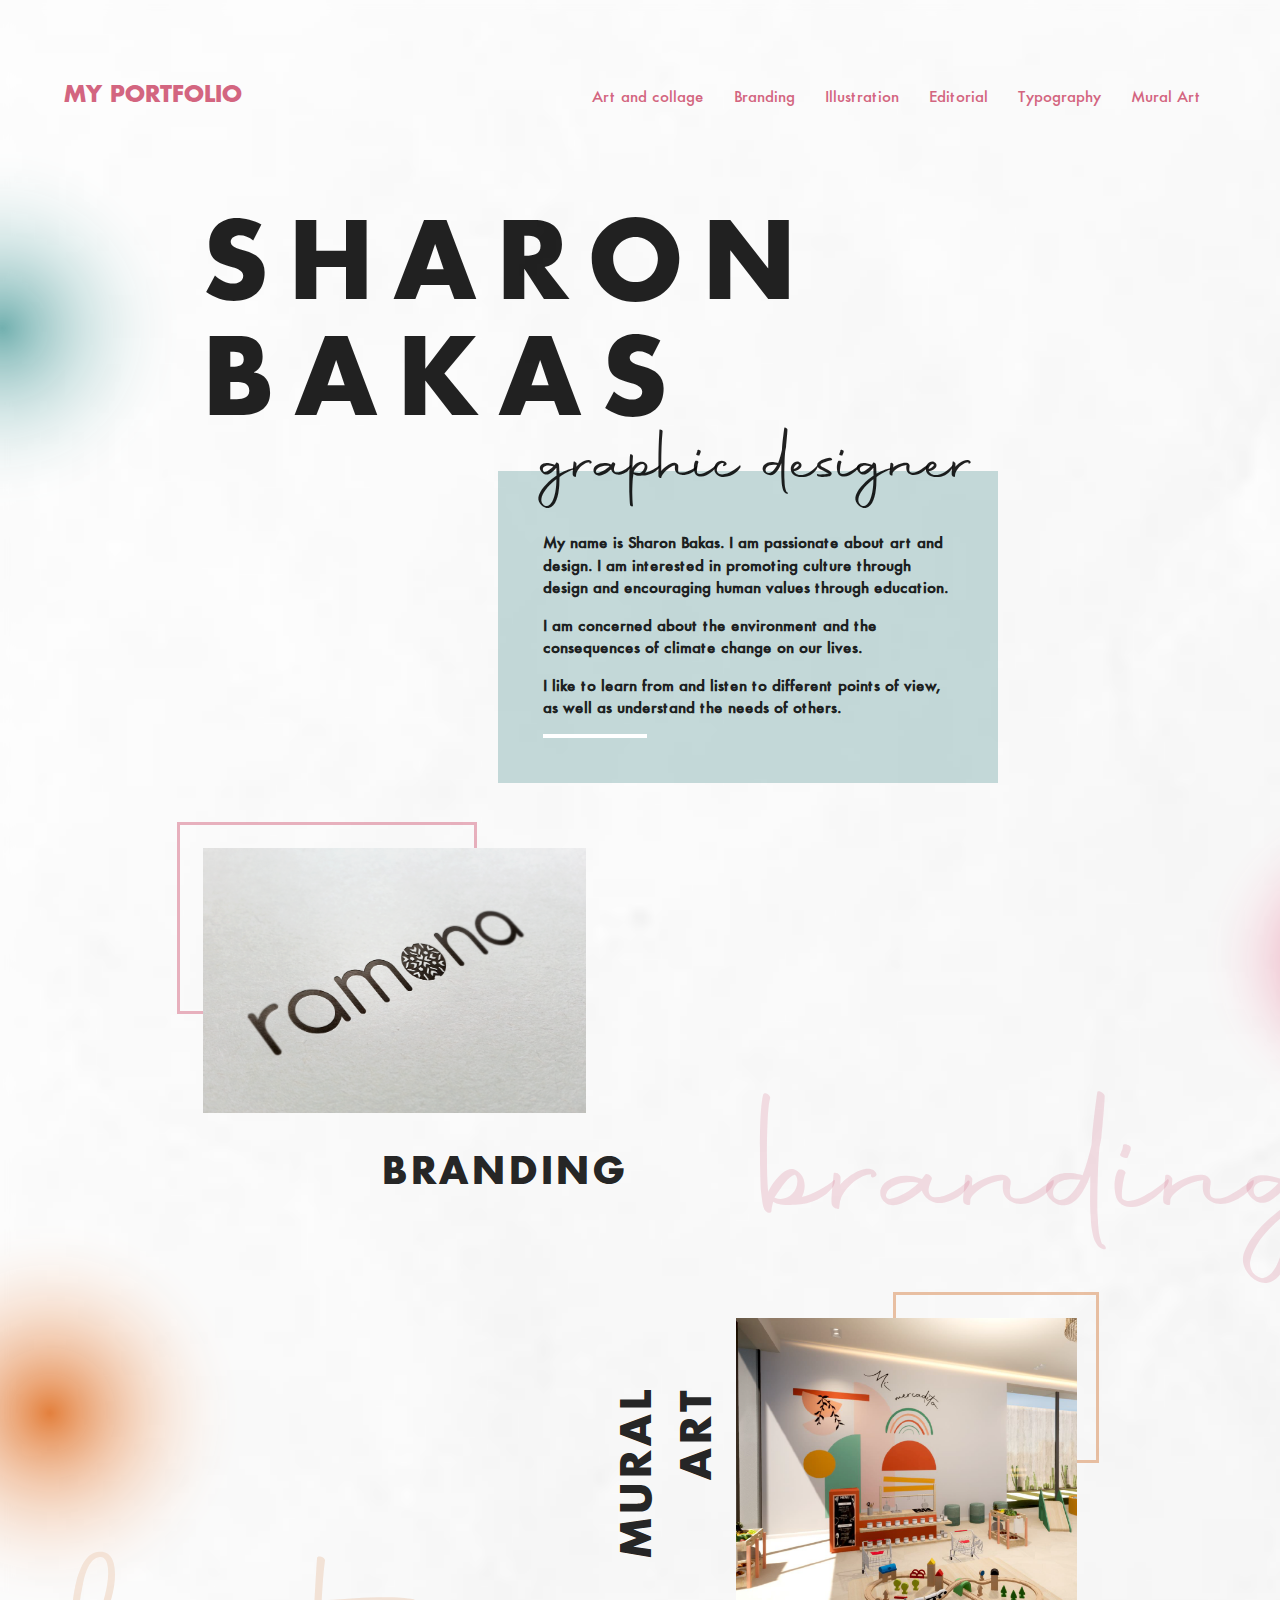
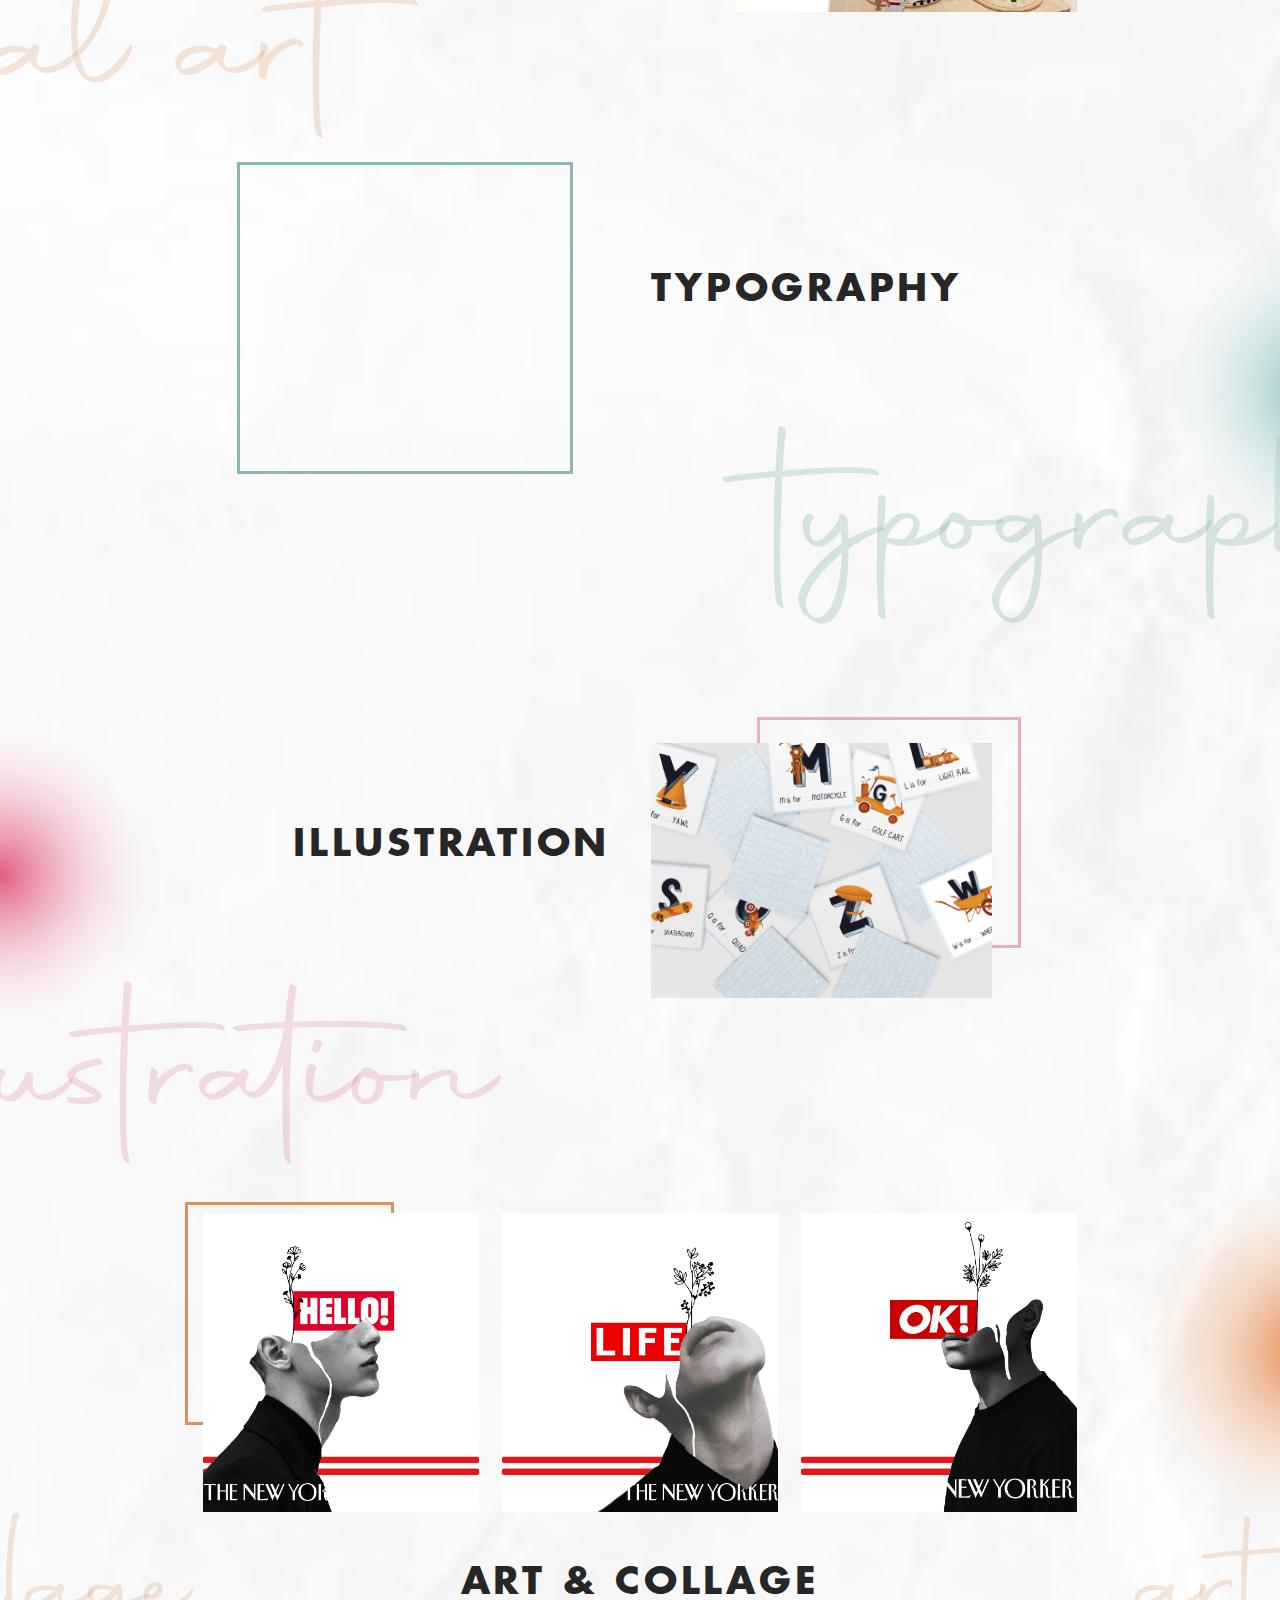
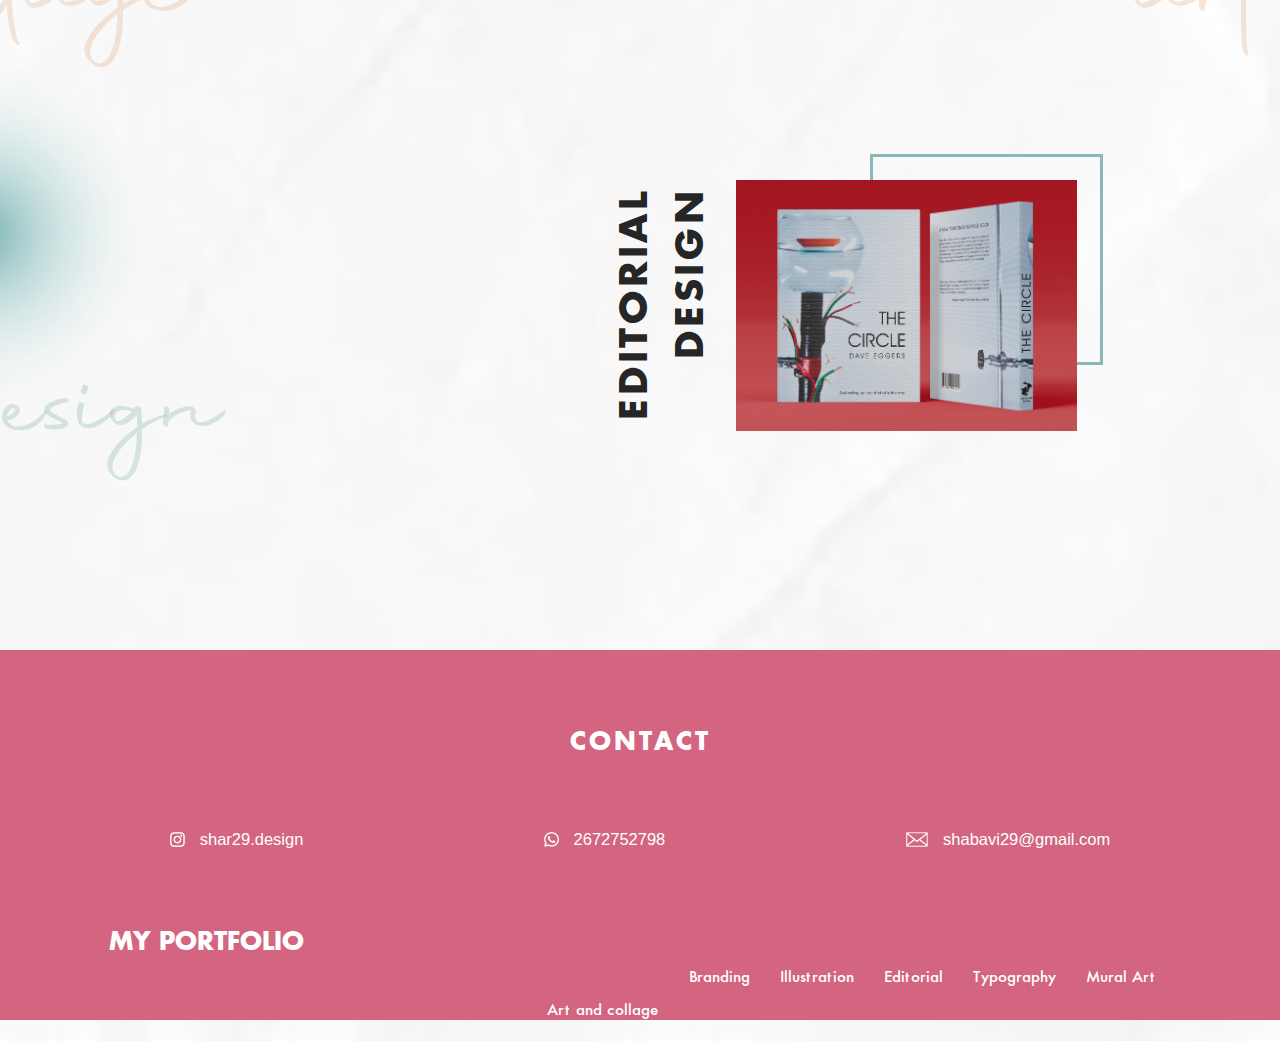
==== commit f617caf3: "ajustes balls" ====
--- a/index.html
+++ b/index.html
@@ -26,7 +26,7 @@
 		</div>
 	</nav>
 	<ul class="sidenav" id="mobile-menu">
-		<li><a href="sass.html">Art and collage</a></li>
+		<li class="mt-4"><a href="sass.html">Art and collage</a></li>
 		<li><a href="badges.html">Branding</a></li>
 		<li><a href="collapsible.html">Illustration</a></li>
 		<li><a href="mobile.html">Editorial</a></li>
@@ -35,8 +35,8 @@
 	</ul>
 <!--BIO-->
 	<div class="container">
-		<div class="row h700">
-			<div class="col s12 m6 l6">
+		<div class="row h700 relative">
+			<div class="col s12 m12 l6">
 				<h1>SHARON 
 					BAKAS</h1>
 			</div>
@@ -49,25 +49,28 @@
 					<hr>
 				</div>
 			</div>
+			<img class="ball1" src="img/ball1.png" alt="">
 		</div>
 <!--Branding-->
-		<div class="row h450">
+		<div class="row h450-rz">
 			<div class="col s12 m7 l6 relative">
 				<div class="square-1"></div>
 				<div class="h300">
 					<img class="w-90" src="img/ramona.png" alt="">
 					<p class="title-cat text-right fz-2-5 mt--7">BRANDING</p>
 				</div>
+				<img class="ball2" src="img/ball2.png" alt="">
 			</div>
 			<div class="col s12 m5 l6 relative">
 				<p class="title-branding">branding</p>
 			</div>
 		</div>
 <!--Mural-->
-		<div class="row h450">
+		<div class="row h450-rz relative">
 			<div class="col s12 m3 l6 relative">
 				<p class="title-mural">mural art</p>
 			</div>
+			<img class="ball3" src="img/ball3.png" alt="">
 			<div class="col s12 m9 l6 relative">
 				<div class="square-2"></div>
 				<div class="h300 relative">
@@ -80,7 +83,7 @@
 			</div>
 		</div>
 <!--Typo-->
-		<div class="row h450">
+		<div class="row h450-rz">
 			<div class="col s12 m6 l6 relative">
 				<div class="square-3"></div>
 				<div class="h300">
@@ -89,21 +92,23 @@
 				</div>
 			</div>
 			<div class="col s12 m6 l6 relative mb-4rz">
-
+				<p class="title-cat-typo fz-2-5">TYPOGRAPHY</p>
 				<p class="title-typo">typography</p>
 			</div>
 		</div>
 <!--Ilustration-->
-		<div class="row h450 mt-7-rz">
+		<div class="row h450-rz mt-7-rz">
 			<div class="col s12 m6 l6 relative hide-on-small-only">
 				<p class="title-cat text-right m2--5 fz-2-5">ILLUSTRATION</p>
 				<p class="title-illu">illustration</p>
+				<img class="ball4" src="img/ball1.png" alt="">
 			</div>
 			<div class="col s12 m6 l6 relative">
 				<div class="square-4"></div>
-				<div class="h300">
+				<div class="h300-rz">
 					<img class="w80" src="img/4.jpg" alt="">
 				</div>
+				<img class="ball5" src="img/ball2.png" alt="">
 			</div>
 			<div class="col s12 m6 l6 relative show-on-small hide-on-med-and-up">
 				<p class="title-cat text-right m2--5 fz-2-5">ILLUSTRATION</p>
@@ -111,17 +116,18 @@
 			</div>
 		</div>
 <!--Art & collage-->
-		<div class="row relative">
+		<div class="row relative text-center">
 			<div class="col s12 m4 l4 relative">
 				<div class="square-5"></div>
-				<img class="w-100" src="img/5.jpg" alt="">
+				<img class="w-100-rz" src="img/5.jpg" alt="">
 			</div>
 			<div class="col s12 m4 l4">
-				<img class="w-100" src="img/6.jpg" alt="">
+				<img class="w-100-rz m1-rz" src="img/6.jpg" alt="">
 			</div>
 			<div class="col s12 m4 l4">
-				<img class="w-100" src="img/7.jpg" alt="">
+				<img class="w-100-rz" src="img/7.jpg" alt="">
 			</div>
+			<img class="ball6" src="img/ball3.png" alt="">
 		</div>
 		<div class="row relative mb-130">
 			<p class="title-collage">collage</p>
@@ -129,7 +135,7 @@
 			<p class="title-art">art</p>
 		</div>
 <!--Editorial-->
-		<div class="row h500 mt-7-rz">
+		<div class="row h450-rz mt-7-rz">
 			<div class="col s12 m6 l6 relative">
 				<p class="title-editorial">editorial design</p>
 			</div>
@@ -142,23 +148,24 @@
 						<p class="title-cat text-right vertical-text fz-2-5">DESIGN</p>
 					</div>
 				</div>
+				<img class="ball7" src="img/ball1.png" alt="">
 			</div>
 		</div>
 	</div>
 <!--Footer-->
 	<footer>
 		<p>CONTACT</p>
-		<ul class="mt-4">
-			<li><img src="img/instagram.png" alt="">shar29.design</li>
-			<li><img src="img/whatsapp.png" alt="">2672752798</li>
-			<li><img src="img/mail.png" alt="">shabavi29@gmail.com</li>
+		<ul class="mt-4-rz">
+			<li class="justify-center-rz"><img src="img/instagram.png" alt="">shar29.design</li>
+			<li class="justify-center-rz"><img src="img/whatsapp.png" alt="">2672752798</li>
+			<li class="justify-center-rz"><img src="img/mail.png" alt="">shabavi29@gmail.com</li>
 		</ul>
 		<nav>
 			<div class="nav-wrapper">
 				<a href="#!" class="brand-logo">MY PORTFOLIO</a>
 				<a href="#" data-target="mobile-menu" class="sidenav-trigger"><i class="material-icons">menu</i></a>
 				<ul class="right hide-on-med-and-down">
-					<li><a href="sass.html">Art and collage</a></li>
+					<li class="mt-4"><a href="sass.html">Art and collage</a></li>
 					<li><a href="badges.html">Branding</a></li>
 					<li><a href="collapsible.html">Illustration</a></li>
 					<li><a href="mobile.html">Editorial</a></li>
--- a/style.css
+++ b/style.css
@@ -55,9 +55,19 @@
 	color:#fff;
 	font-size: 1.5em;
 }
+footer ul li img:last-child{height: 15px;}
 .row-flex{
 	display: flex;
 	justify-content: center;
+	align-items: center;
+}
+.row-flex-rz{
+	display: flex;
+	justify-content: center;
+	align-items: center;
+}
+.flex{
+	display: flex;
 	align-items: center;
 }
 .row-flex-baseline{
@@ -97,7 +107,6 @@
 	font-family: Futura-Bold;
 	letter-spacing: .2em;
 	font-size: 5rem;
-	margin-top: 0.8em;
 }
 .title1{
 	font-family: Autografy;
@@ -105,6 +114,23 @@
 	top: -47%;
 	font-size: 5.5em;
 	font-weight: 100;
+}
+@media all and (min-width: 0px) and (max-width: 330px){
+    .title1{
+		font-size: 3.5em;
+   		top: -23%;}
+}
+@media all and (min-width: 331px) and (max-width: 371px){
+    .title1{
+		font-size: 3em;
+		top: -17%;
+	}
+}
+@media all and (min-width: 372px) and (max-width: 469px){
+    .title1{
+		font-size: 4em;
+		top: -27%;
+	}
 }
 .title-branding{
 	font-family: 'Autografy';
@@ -221,6 +247,7 @@
 					top: 14%;
 					right: 43%;
 				}
+				
 				.intro-p{
 					background-color: rgba(211, 101, 128,.7);
 					font-family: 'Futura';
@@ -238,44 +265,25 @@
 					left: 0;
 				}
 				.img-t-2{
-					width: 44%;
+					width: 46.11%;
 					position: absolute;
 					right: 0;
-					bottom: 10%;
-					height: 55%;
+					top: -185%;
+					height: 300px;
 					object-fit: cover;
 				}
-				.a-ex{
+				.abc-img{
 					position: absolute;
-					right: 0;
-					font-family: Queen;
-					font-size: 9em;
-					top: -55%;
-					left: 3.7em;
-				}
-				.b-ex{
-					position: absolute;
-					right: 13%;
-					font-family: 'Queen';
-					font-size: 9em;
-					top: -40%;
-					rotate: 8deg;
-				}
-				.c-ex{
-					position: absolute;
-					right: 3%;
-					font-size: 9em;
-					font-family: 'Queen';
-					rotate: -7deg;
-					top: -48%;
+					top: -38%;
+					width: 40%;
+					padding: 2em;
 				}
 				.q-ex{
-					position: absolute;
-					bottom: -9%;
 					font-family: 'Queen';
 					font-size: 4em;
-					left: 2%;
-				}
+					margin: 0;
+				}
+				
 				.t-ex{
 					text-align: center;
 					font-family: 'Queen';
@@ -333,7 +341,44 @@
 					z-index: -1;
 					margin: 0;
 				}
-
+				@media all and (min-width:0px) and (max-width: 800px){
+					.title-typo-1{
+						font-size: 5em;
+						top: -57%;
+						left: 36%;
+					}
+				}   
+				
+				@media all and (min-width:600px) and (max-width: 685px){
+					.img-t-2{
+						top: -252%;
+						height: 199px;
+					}
+					.q-ex{font-size: 2.5em;}
+					
+				}
+				@media all and (min-width:686px) and (max-width: 897px){
+					.img-t-2{
+						top: -259%;
+						height: 220px;
+					}
+					.q-ex{font-size: 3em;}
+				}
+				@media all and (min-width:898px) and (max-width: 1129px){
+					.img-t-2{
+						top:-252%;
+						height: 250px;
+					}
+					.q-ex{font-size: 3.5em;}
+				}
+				.abc-small{
+					width: 60%;
+					margin: auto;
+				}
+				.img-ty{
+					height: 250px;
+    				object-fit: cover;
+				}
 
 .futura{font-family: Futura;}
 .futura-bold{font-family: Futura-Bold;}
@@ -360,6 +405,48 @@
 	width: 100px;
 	margin: initial;
 }
+.ball1{
+	position: absolute;
+    left: -42%;
+    top: 2%;
+	z-index: -2;
+}
+.ball2{
+	position: absolute;
+    right: -199%;
+    top: -19%;
+	z-index: -1;
+}
+.ball3{
+	position: absolute;
+    left: -38%;
+    z-index: -1;
+    top: -23%;
+}
+.ball4{
+	position: absolute;
+    right: -196%;
+    top: -410%;
+	z-index: -1;
+}
+.ball5{
+	position: absolute;
+    left: -180%;
+    top: -12%;
+	z-index: -1;
+}
+.ball6{
+	position: absolute;
+    bottom: -10%;
+    right: -47%;
+    z-index: -1;
+}
+.ball7{
+	position: absolute;
+    left: -189%;
+    top: -44%;
+    z-index: -1;
+}
 .square-1{
 	position: absolute;
 	border: 3px solid rgba(211, 101, 128, .5);
@@ -415,25 +502,38 @@
 	z-index: -1;
 }
 /*Media*/
+@media all and (min-width: 0px) and (max-width: 350px){
+	h1{
+		font-size: 3rem;
+	}
+	
+}
+@media all and (min-width: 351px) and (max-width: 601px){
+	h1{
+		font-size: 4rem;
+	}
+	
+}
 
 @media all and (min-width: 706px) and (max-width: 1350px){
 	.box1{
-		top:40%;
+		top:49%;
 		right:10%;
 	}
 	
 }
+
 @media all and (min-width: 601px) and (max-width: 705px){
 	h1{font-size:6rem;}
 	.box1{
-		top:36%;
+		top:47%;
 	}
 }
 
 @media all and (min-width: 511px) and (max-width: 600px){
 	h1{font-size: 5rem;}
 	.box1{
-		top:34%;
+		top:47%;
 	}
 }
 
@@ -457,14 +557,21 @@
 
 @media all and (min-width: 0px) and (max-width: 469px){
 
-	.title1{
-		font-size: 5em;
-		top: -43%;
-	}
 	footer ul{display:grid;}
 	footer ul li{margin-top: 2em;}
-	nav .brand-logo{font-size: 1.2em;}
-}
+	nav .brand-logo{font-size: 1em;}
+	.box1{
+		width: 100%;
+		margin-top:4em;
+		top:28%;
+	}
+	.title-cat-typo{margin-top: .5em;}
+	.m1-rz{margin:1em 0;}
+	.justify-center-rz{justify-content: center;}
+}
+
+
+
 
 
 /*Margin-padding*/
@@ -476,6 +583,10 @@
 .mt--7{margin-top: .7em;}
 .mt-7-rz{margin-top:7em}
 .mt-4{margin-top: 4em;}
+.mt-4-rz{margin-top: 4em;}
+@media all and (min-width: 0px) and (max-width: 600px){
+	.mt-4-rz{margin-top: 0;}
+}
 .m-3{margin:3em 0}
 .mt-2{margin-top: 2em;}
 .mt-10{margin-top: 10%}
@@ -484,18 +595,52 @@
 .p-3{padding: 3em;}
 .p-3-0{padding: 3em 0;}
 .p-0-4{padding:0 4em;}
+.p-0-4-rz{padding:0 4em;}
+			@media all and (min-width:0px) and (max-width: 599px){
+				.q-ex{font-size: 2.3em;}
+				.flex-rz{
+					display: flex;
+					align-items: center;
+				}
+				.row-flex-rz{
+					display: block;
+				}
+				.figure1{
+					margin-left: -25em;
+					margin-top: 2em;
+				}
+				.p-0-4-rz{padding: 0;}
+			} 
 /*Width-height*/
 .h700{height: 700px;}
 .h600{height: 600px;}
 .h500{height: 500px;}
 .h450{height: 450px;}
+.h450-rz{height: 450px;}
+@media all and (min-width: 0px) and (max-width: 469px){
+	.h450-rz{
+		height: 350px;
+	}
+}
 .h400{height: 400px;}
 .h300{height: 300px;}
+.h300-rz{height: 300px;}
+@media all and (min-width: 0px) and (max-width: 469px){
+	.h300-rz{
+		height: 210px;
+	}
+}
 .h250{height: 250px;}
 .h230{height: 230px;}
 .h100{height: 100px;}
 
 .w-100{width: 100%;}
+.w-100-rz{width: 100%;}
+@media all and (min-width: 0px) and (max-width: 469px){
+	.w-100-rz{
+		width: 80%;
+	}
+}
 .w-90{width: 90%;}
 .w80{width: 80%;}
 
@@ -518,10 +663,10 @@
 	.m2--5{margin:0 0 4em 0;}
 	.mt-7-rz{margin-top:0}
 	.h500{height: auto;}
-	.mb-130{margin-bottom: 12em;}
+	/*.mb-130{margin-bottom: 12em;}
 	.title-cat-typo{
 		margin-top: 4.5em;
 		margin-bottom: 4em;
-	}
+	}*/
 
 }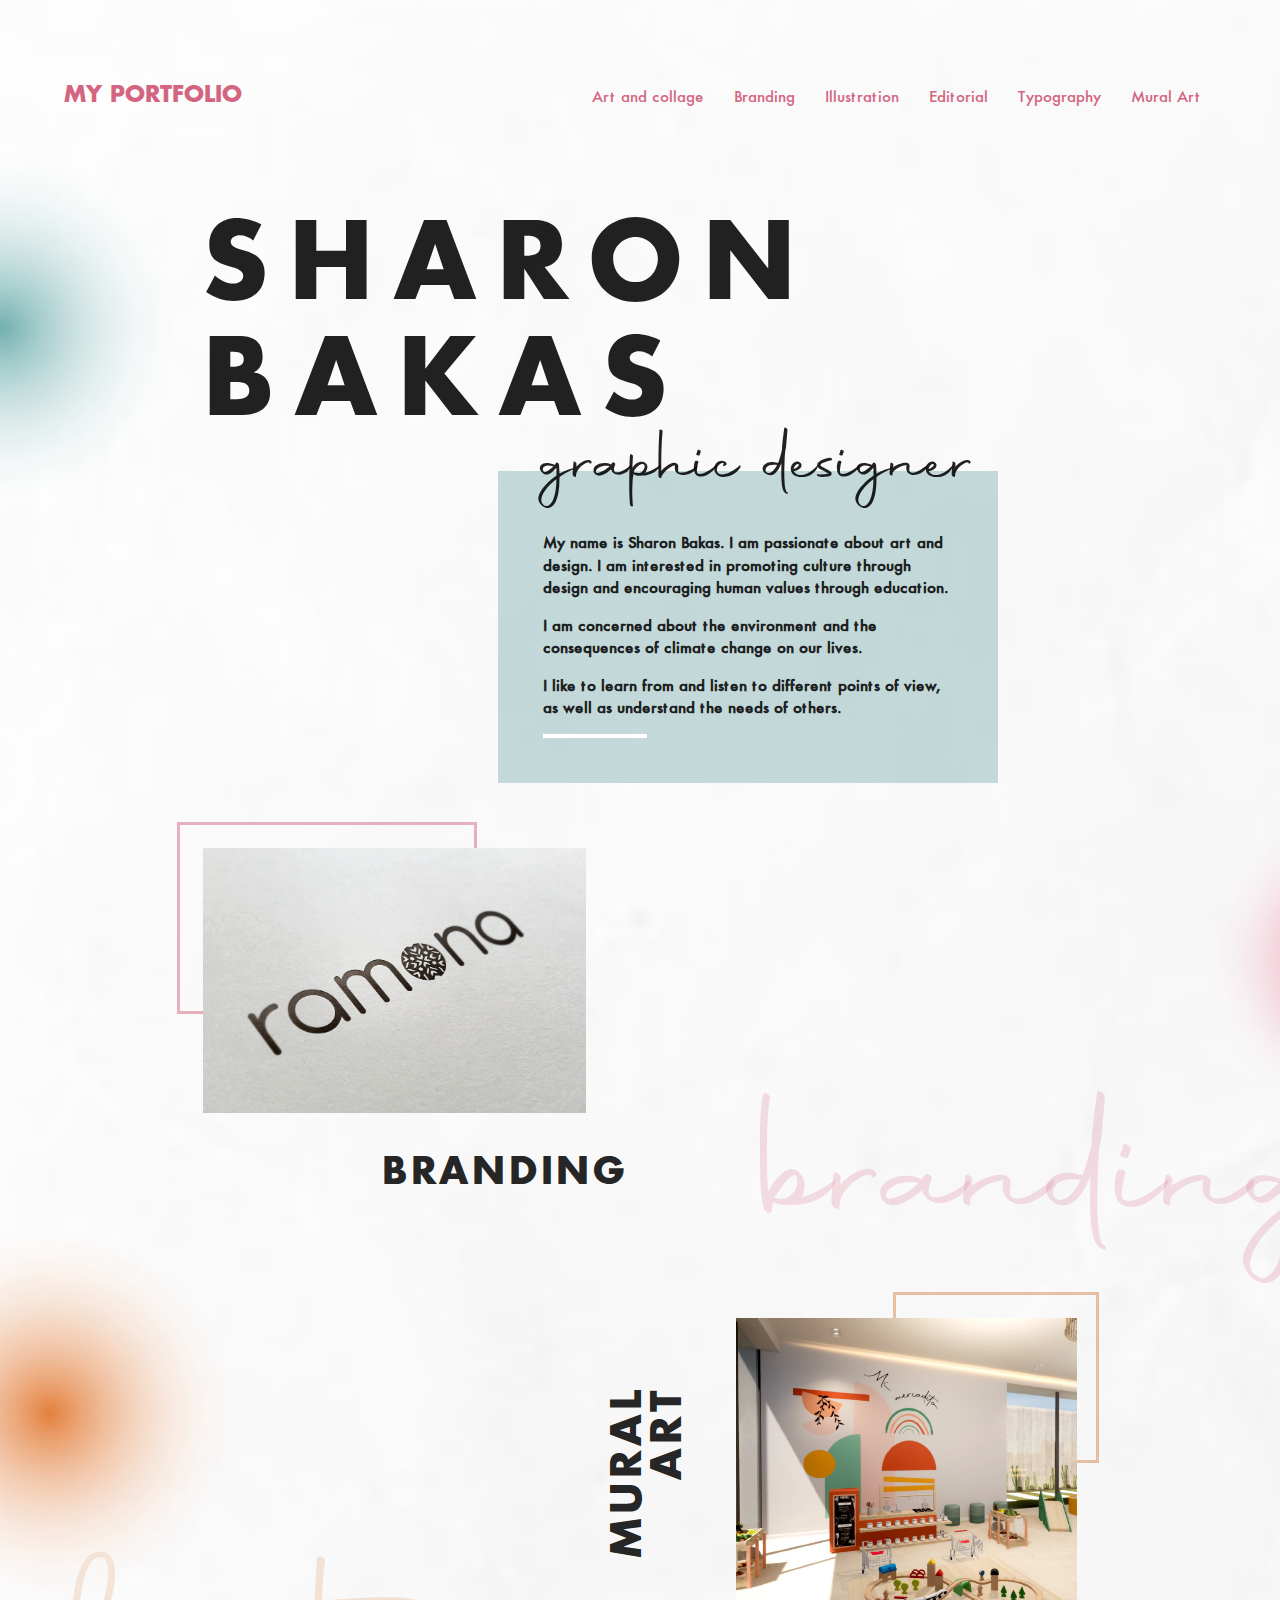
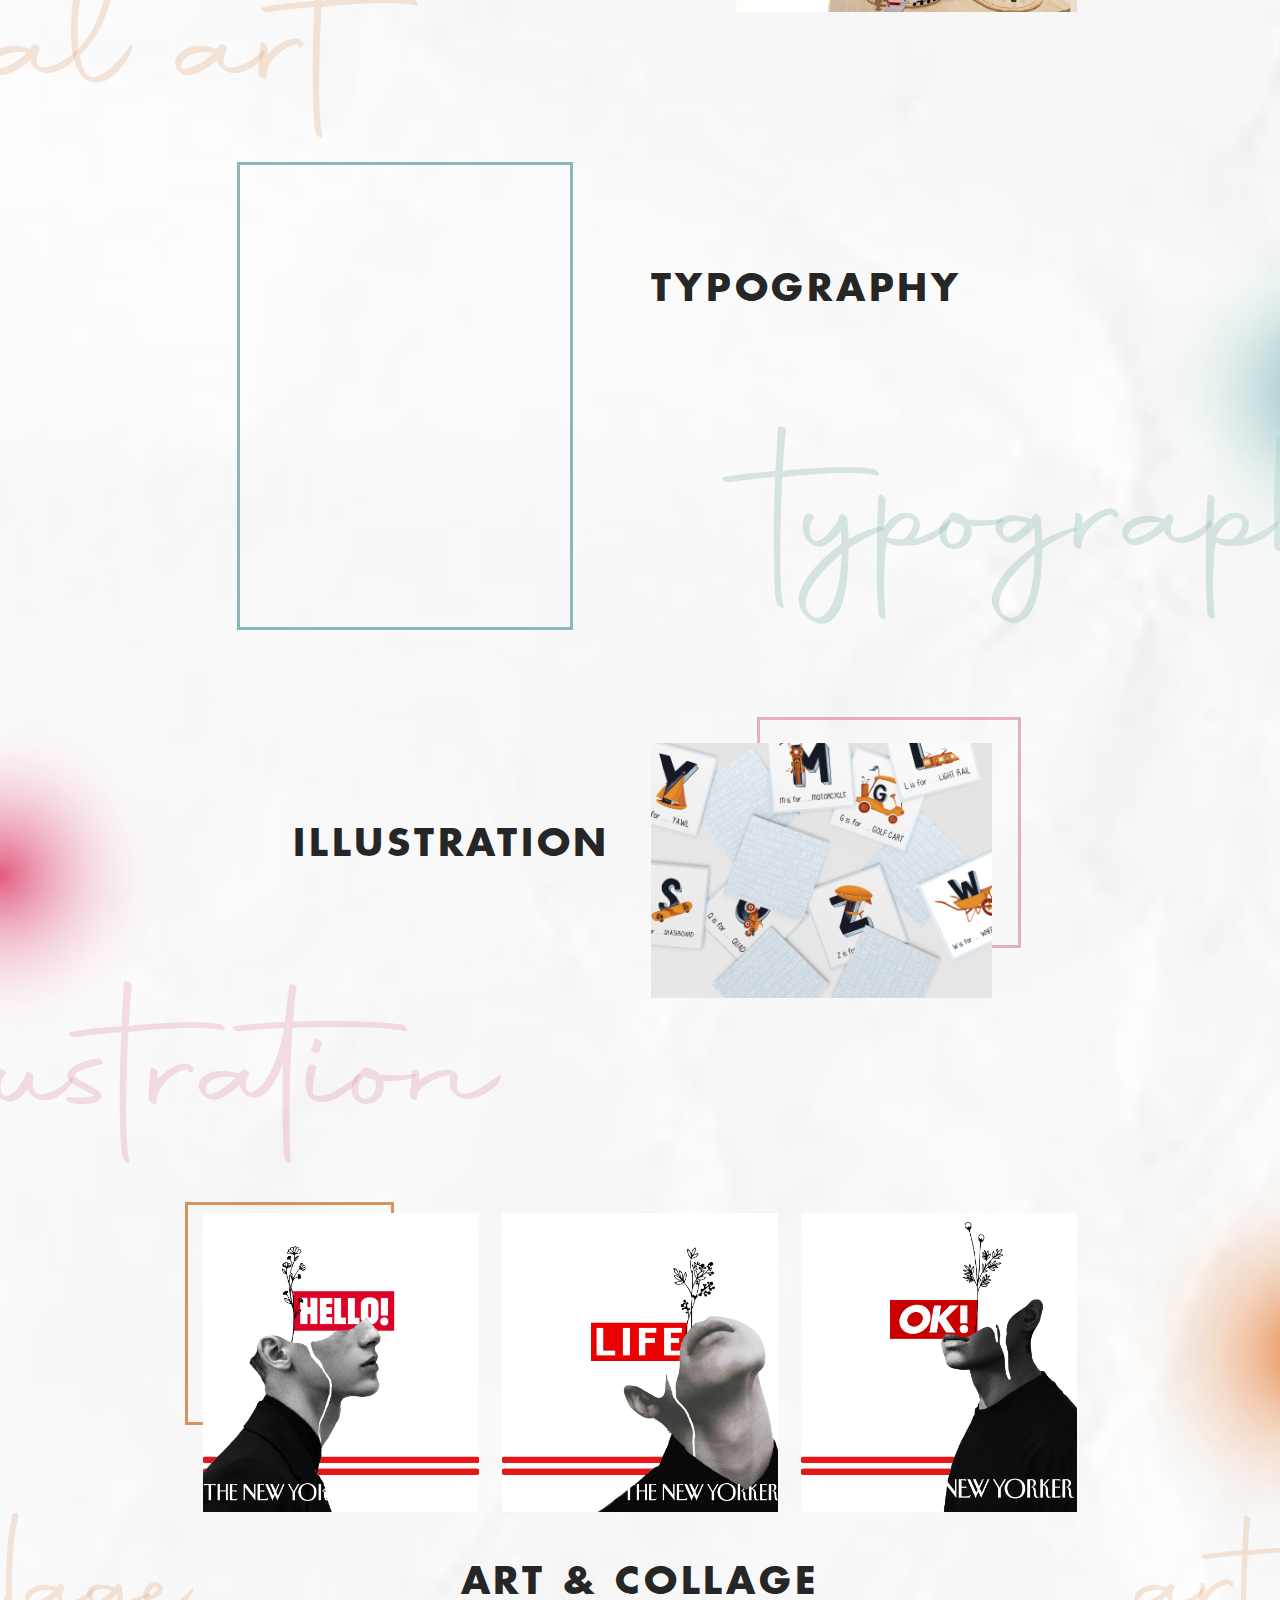
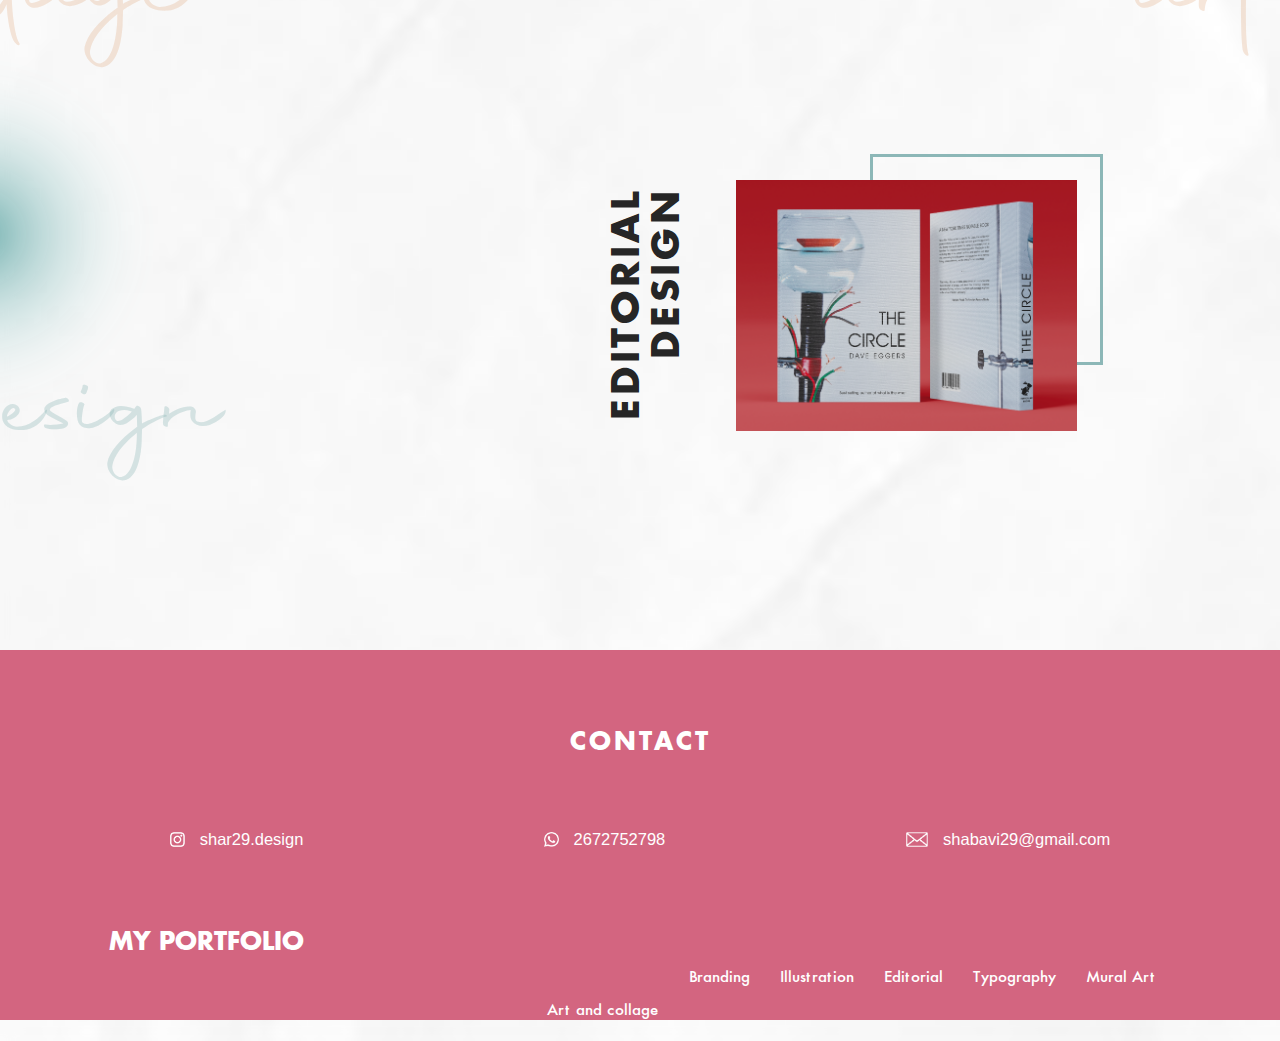
==== commit 3dbc7fd8: "typo fixed" ====
--- a/index.html
+++ b/index.html
@@ -86,7 +86,7 @@
 		<div class="row h450-rz">
 			<div class="col s12 m6 l6 relative">
 				<div class="square-3"></div>
-				<div class="h300">
+				<div class="h450-rz">
 					<img class="w80" src="img/3-c.png" alt="">
 					
 				</div>
--- a/style.css
+++ b/style.css
@@ -232,6 +232,7 @@
 	writing-mode: vertical-lr;
 	transform: rotate(180deg);
 	display: table-cell;
+	line-height:40px;
 }
 .text-box-vertical{
 	position: absolute;
@@ -295,7 +296,7 @@
 				}
 				.figure1{
 					width: 110px;
-					margin-left: 4em;
+					margin-left: -20em;
 					margin-bottom: 0.5em;
 					rotate: 10deg;
 				}
@@ -341,11 +342,22 @@
 					z-index: -1;
 					margin: 0;
 				}
+				.pro-title{
+					width: 20%;
+					padding-bottom: 2em;
+				}
 				@media all and (min-width:0px) and (max-width: 800px){
 					.title-typo-1{
 						font-size: 5em;
 						top: -57%;
 						left: 36%;
+					}
+					.title{
+						font-size: 3.5em;
+					}
+					.pro-title{padding-bottom:1em;}
+					.row-flex-baseline{
+						display: block;
 					}
 				}   
 				
@@ -379,6 +391,7 @@
 					height: 250px;
     				object-fit: cover;
 				}
+				
 
 .futura{font-family: Futura;}
 .futura-bold{font-family: Futura-Bold;}
@@ -557,9 +570,6 @@
 
 @media all and (min-width: 0px) and (max-width: 469px){
 
-	footer ul{display:grid;}
-	footer ul li{margin-top: 2em;}
-	nav .brand-logo{font-size: 1em;}
 	.box1{
 		width: 100%;
 		margin-top:4em;
@@ -567,6 +577,12 @@
 	}
 	.title-cat-typo{margin-top: .5em;}
 	.m1-rz{margin:1em 0;}
+}
+@media all and (min-width: 0px) and (max-width: 611px){
+
+	footer ul{display:grid;}
+	footer ul li{margin-top: 2em;}
+	nav .brand-logo{font-size: 1em;}
 	.justify-center-rz{justify-content: center;}
 }
 
@@ -584,6 +600,7 @@
 .mt-7-rz{margin-top:7em}
 .mt-4{margin-top: 4em;}
 .mt-4-rz{margin-top: 4em;}
+
 @media all and (min-width: 0px) and (max-width: 600px){
 	.mt-4-rz{margin-top: 0;}
 }
@@ -606,7 +623,7 @@
 					display: block;
 				}
 				.figure1{
-					margin-left: -25em;
+					margin-left: -20em;
 					margin-top: 2em;
 				}
 				.p-0-4-rz{padding: 0;}
@@ -614,6 +631,14 @@
 /*Width-height*/
 .h700{height: 700px;}
 .h600{height: 600px;}
+.h600-rz{height: 600px;}
+@media all and (min-width: 0px) and (max-width: 600px){
+	.h600-rz{
+		height: 300px;
+	}
+	.y-ex{text-align: center;}
+	.mb2-rz{margin-bottom:2em}
+}
 .h500{height: 500px;}
 .h450{height: 450px;}
 .h450-rz{height: 450px;}
@@ -627,7 +652,7 @@
 .h300-rz{height: 300px;}
 @media all and (min-width: 0px) and (max-width: 469px){
 	.h300-rz{
-		height: 210px;
+		height: 240px;
 	}
 }
 .h250{height: 250px;}
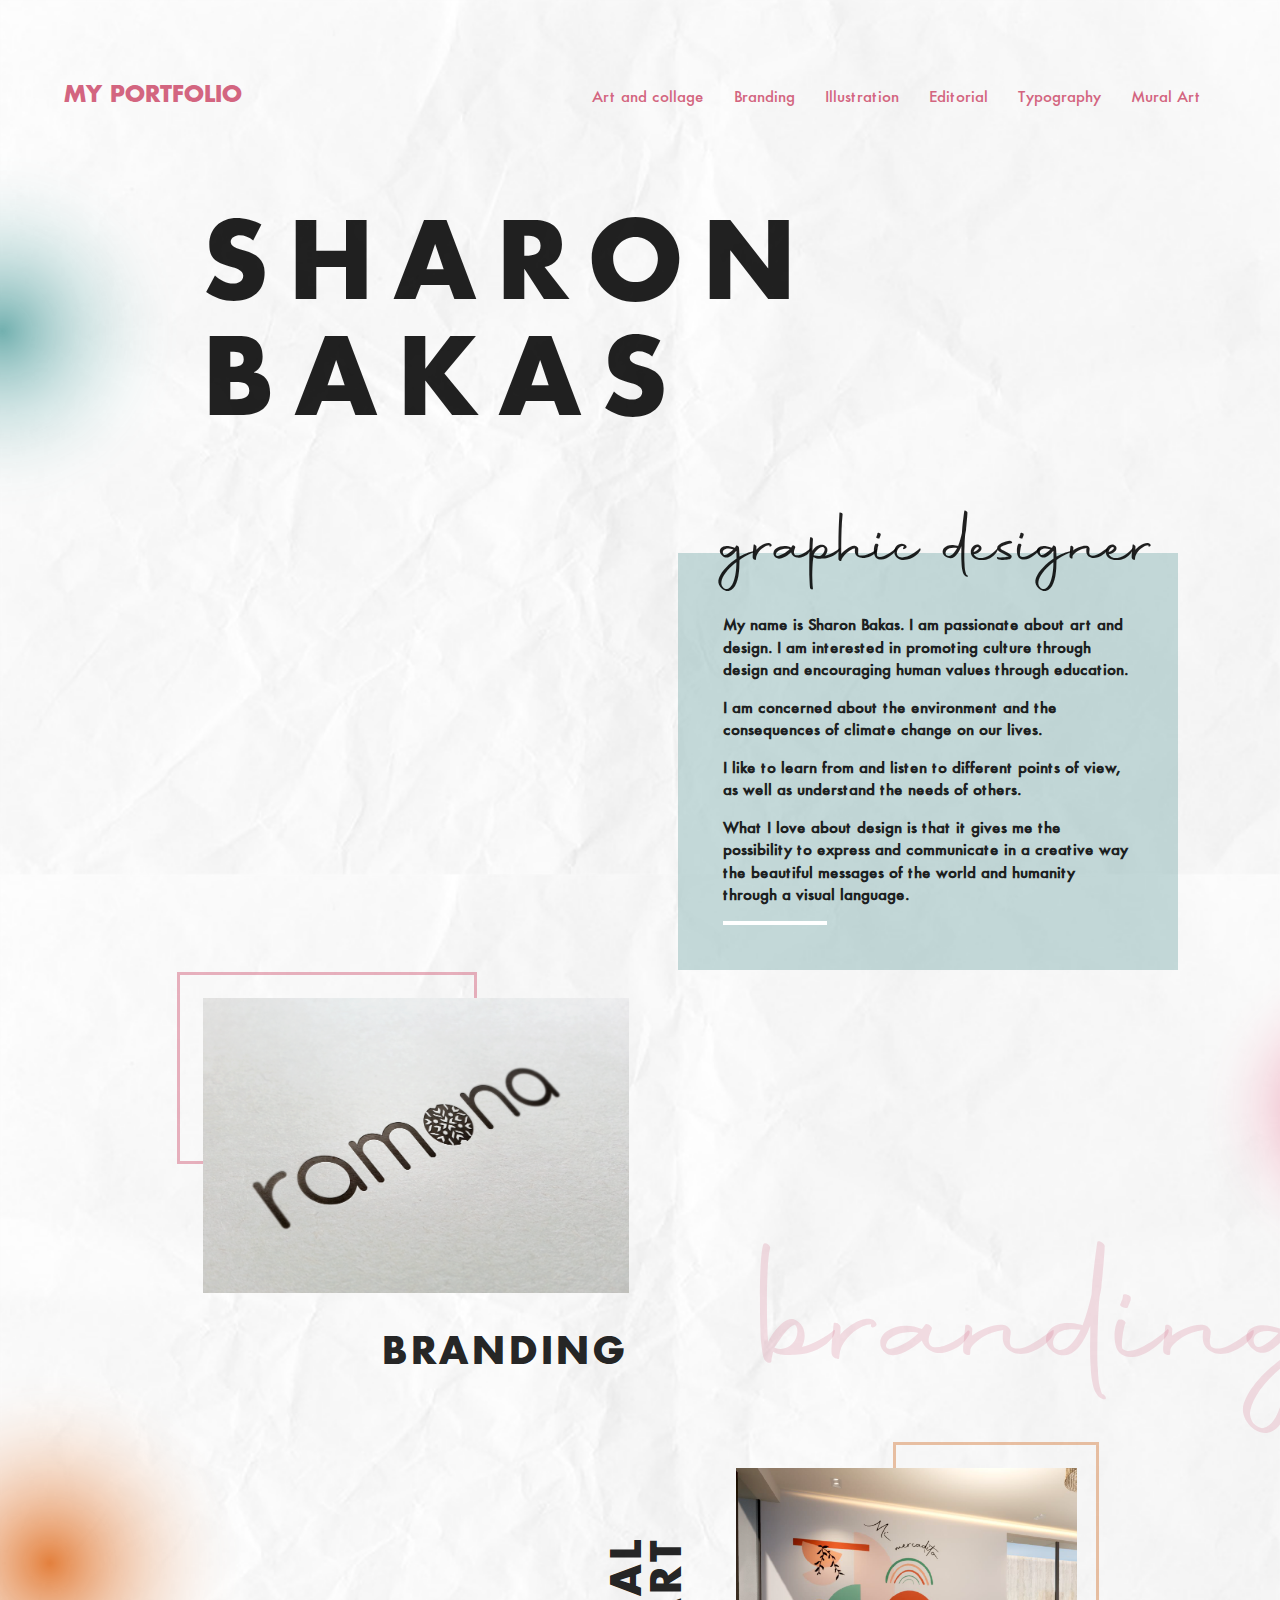
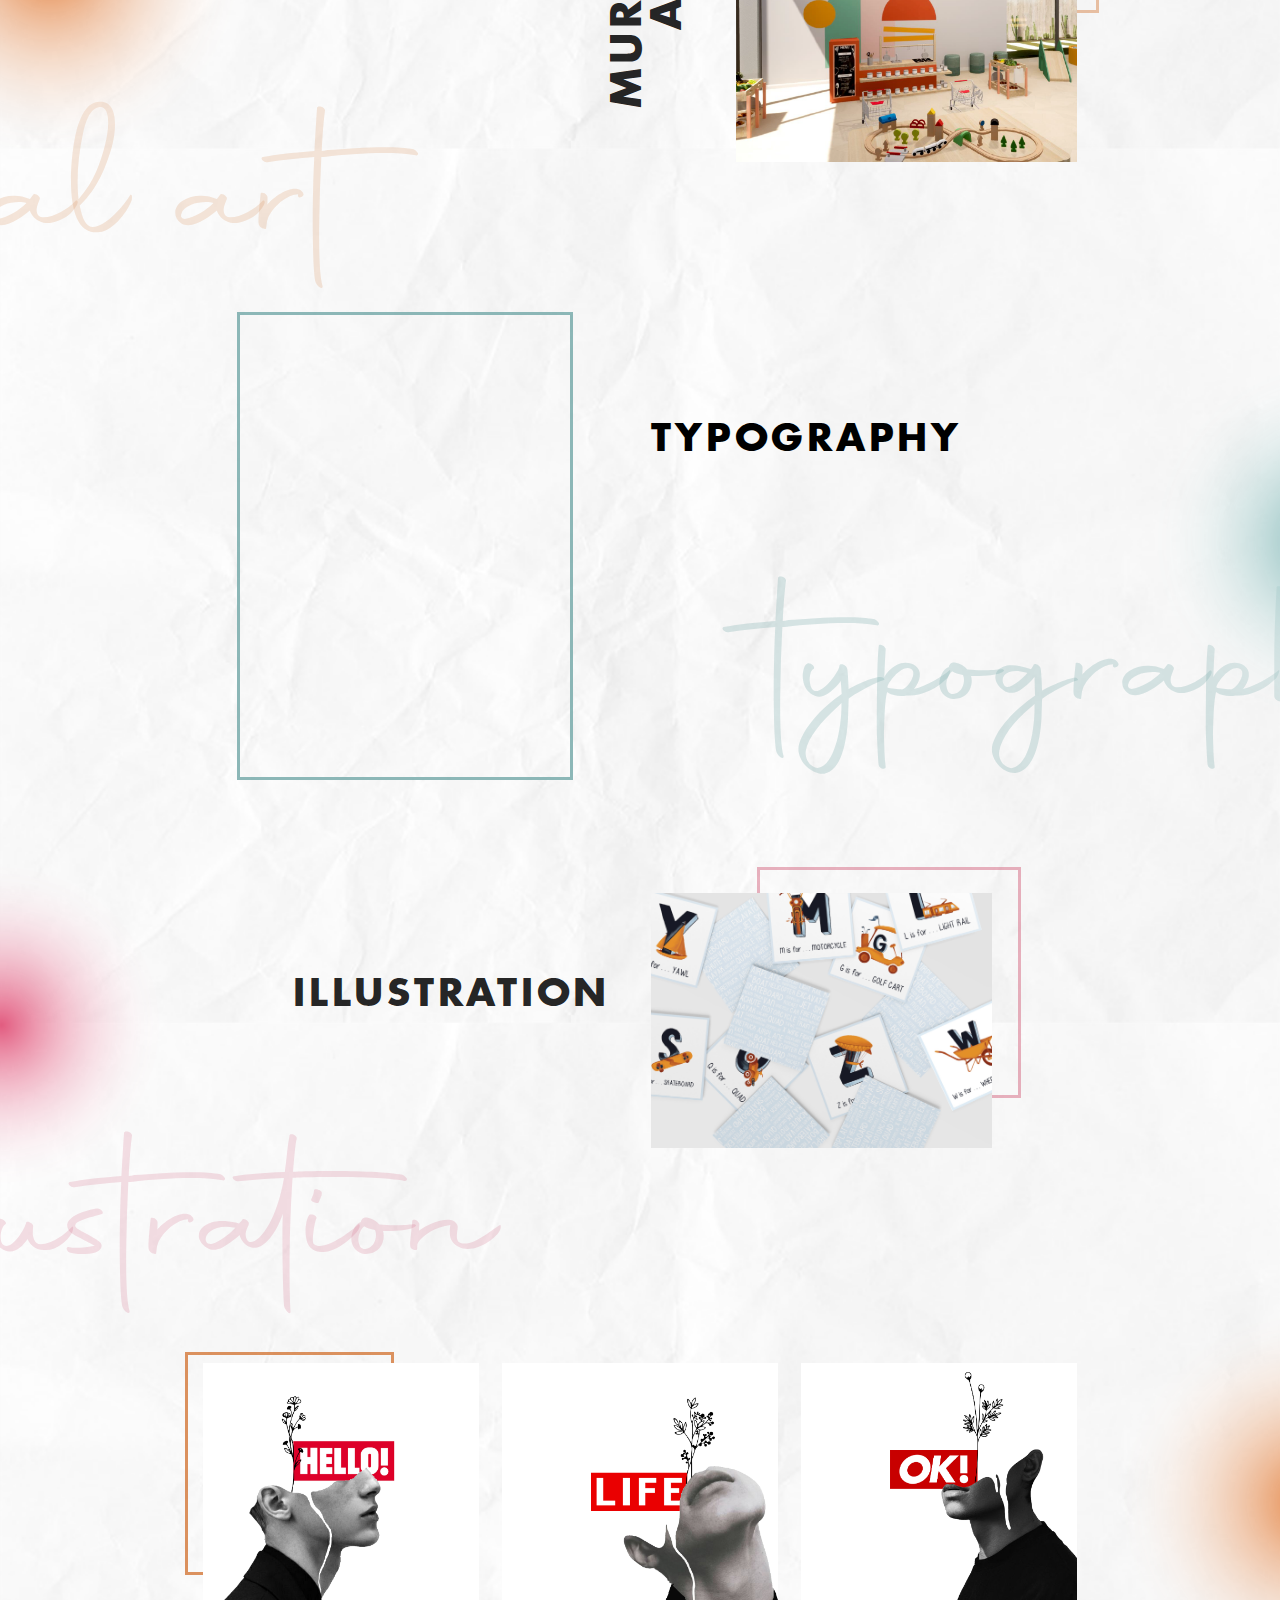
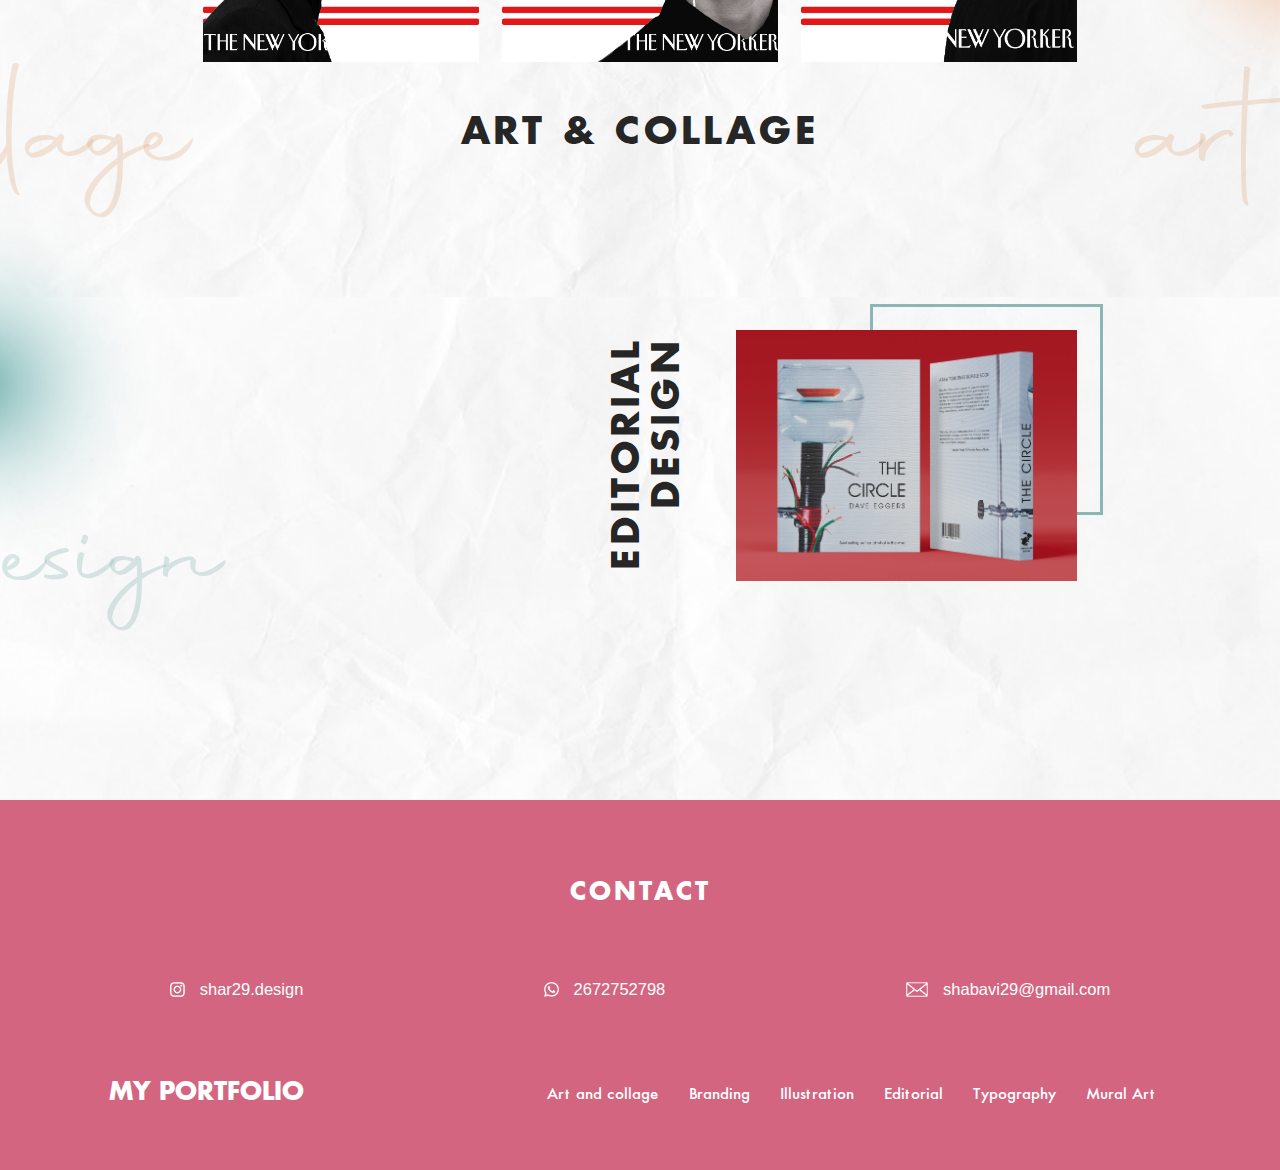
==== commit d6bb0fed: "mural" ====
--- a/index.html
+++ b/index.html
@@ -21,7 +21,7 @@
 				<li><a href="collapsible.html">Illustration</a></li>
 				<li><a href="mobile.html">Editorial</a></li>
 				<li><a href="typography.html">Typography</a></li>
-				<li><a href="mobile.html">Mural Art</a></li>
+				<li><a href="mural.html">Mural Art</a></li>
 			</ul>
 		</div>
 	</nav>
@@ -31,11 +31,11 @@
 		<li><a href="collapsible.html">Illustration</a></li>
 		<li><a href="mobile.html">Editorial</a></li>
 		<li><a href="typography.html">Typography</a></li>
-		<li><a href="mobile.html">Mural Art</a></li>
+		<li><a href="mural.html">Mural Art</a></li>
 	</ul>
 <!--BIO-->
 	<div class="container">
-		<div class="row h700 relative">
+		<div class="row h850 relative">
 			<div class="col s12 m12 l6">
 				<h1>SHARON 
 					BAKAS</h1>
@@ -44,8 +44,9 @@
 				<div class="box1">
 					<p class="title1 ">graphic designer</p>
 					<p>My name is Sharon Bakas. I am passionate about art and design. I am interested in promoting culture through design and encouraging human values through education.</p>
-					<p>I am concerned about the environment and the consequences of climate change on our lives. </p>
-					<p>I like to learn from and listen to different points of view, as well as understand the needs of others. </p>
+					<p>I am concerned about the environment and the consequences of climate change on our lives.</p>
+					<p>I like to learn from and listen to different points of view, as well as understand the needs of others.</p>
+					<p>What I love about design is that it gives me the possibility to express and communicate in a creative way the beautiful messages of the world and humanity through a visual language.</p>
 					<hr>
 				</div>
 			</div>
@@ -56,7 +57,7 @@
 			<div class="col s12 m7 l6 relative">
 				<div class="square-1"></div>
 				<div class="h300">
-					<img class="w-90" src="img/ramona.png" alt="">
+					<img class="w-100" src="img/ramona.png" alt="">
 					<p class="title-cat text-right fz-2-5 mt--7">BRANDING</p>
 				</div>
 				<img class="ball2" src="img/ball2.png" alt="">
@@ -92,7 +93,7 @@
 				</div>
 			</div>
 			<div class="col s12 m6 l6 relative mb-4rz">
-				<p class="title-cat-typo fz-2-5">TYPOGRAPHY</p>
+				<p class="title-cat-typo fz-2-5"><a href="typography.html">TYPOGRAPHY</a></p>
 				<p class="title-typo">typography</p>
 			</div>
 		</div>
@@ -165,16 +166,16 @@
 				<a href="#!" class="brand-logo">MY PORTFOLIO</a>
 				<a href="#" data-target="mobile-menu" class="sidenav-trigger"><i class="material-icons">menu</i></a>
 				<ul class="right hide-on-med-and-down">
-					<li class="mt-4"><a href="sass.html">Art and collage</a></li>
+					<li class="mt-4-r"><a href="sass.html">Art and collage</a></li>
 					<li><a href="badges.html">Branding</a></li>
 					<li><a href="collapsible.html">Illustration</a></li>
 					<li><a href="mobile.html">Editorial</a></li>
 					<li><a href="typography.html">Typography</a></li>
-					<li><a href="mobile.html">Mural Art</a></li>
+					<li><a href="mural.html">Mural Art</a></li>
 				</ul>
 			</div>
 		</nav>
-
+	</footer>
 
 	<script type="text/javascript" src="https://code.jquery.com/jquery-2.1.1.min.js"></script>
 	<!-- Compiled and minified JavaScript -->
--- a/style.css
+++ b/style.css
@@ -2,7 +2,7 @@
 body{
 	background-image: url("./img/fondo-sm.png");
 	background-repeat: repeat;
-	background-size:cover;
+	background-size:100%;
 	overflow-x: hidden;
 }
 
@@ -111,25 +111,51 @@
 .title1{
 	font-family: Autografy;
 	position: absolute;
-	top: -47%;
+	top: -35%;
 	font-size: 5.5em;
 	font-weight: 100;
 }
-@media all and (min-width: 0px) and (max-width: 330px){
+.title-cat-typo a{color:#000}
+@media all and (min-width: 0px) and (max-width: 352px){
     .title1{
 		font-size: 3.5em;
-   		top: -23%;}
-}
-@media all and (min-width: 331px) and (max-width: 371px){
+		font-size: 3em;
+		top: -12%;
+	}
+}
+@media all and (min-width: 353px) and (max-width: 367px){
     .title1{
-		font-size: 3em;
+		font-size: 3.5em;
 		top: -17%;
-	}
-}
-@media all and (min-width: 372px) and (max-width: 469px){
+		right: 6%;
+	}
+}
+@media all and (min-width: 368px) and (max-width: 429px){
     .title1{
 		font-size: 4em;
-		top: -27%;
+		top: -20%;
+		right: 7%;
+	}
+}
+@media all and (min-width: 429px) and (max-width: 469px){
+    .title1{
+		font-size: 4em;
+		top: -24%;
+    	right: 16%;
+	}
+}
+@media all and (min-width: 470px) and (max-width: 510px){
+    .title1{
+		font-size: 4em;
+		top: -24%;
+		right: 14%;
+	}
+}
+@media all and (min-width: 511px) and (max-width: 991px){
+    .title1{
+		font-size: 5em;
+		top: -34%;
+		right: 13%;
 	}
 }
 .title-branding{
@@ -250,7 +276,6 @@
 				}
 				
 				.intro-p{
-					background-color: rgba(211, 101, 128,.7);
 					font-family: 'Futura';
 					margin: auto;
 					padding: 5em 30%;
@@ -397,6 +422,7 @@
 .futura-bold{font-family: Futura-Bold;}
 .quant{font-family: Quant;}
 
+.fz-2{font-size:2em;}
 .fz-2-5{font-size:2.5em;}
 .fz-2-7{font-size: 2.7em;}
 .fz-3{font-size: 3em;}
@@ -405,7 +431,7 @@
 /*Shapes*/
 .box1{
 	position: absolute;
-	top: 42%;
+	top: 35%;
 	width: 500px;
 	background-color: rgba(128, 175, 175, .45);
 	padding: 3em;
@@ -528,10 +554,11 @@
 	
 }
 
-@media all and (min-width: 706px) and (max-width: 1350px){
+
+@media all and (min-width: 706px) and (max-width: 1300px){
 	.box1{
-		top:49%;
-		right:10%;
+		top:50%;
+		right:-10%;
 	}
 	
 }
@@ -560,21 +587,29 @@
 		width: 100%;
 		position: relative;
 	}
-	.title1{
-		font-family: Autografy;
-		font-size: 4em;
-		font-weight: 100;
-		top:-32%;
-	}
-}
-
-@media all and (min-width: 0px) and (max-width: 469px){
+}
+@media all and (min-width: 0px) and (max-width: 369px){
+
+	.box1{
+		margin-top:.5em;
+
+	}
+
+}
+@media all and (min-width: 370px) and (max-width: 469px){
 
 	.box1{
 		width: 100%;
 		margin-top:4em;
 		top:28%;
 	}
+
+}
+@media all and (min-width: 0px) and (max-width: 469px){
+
+	.box1{
+		width: 100%;
+	}
 	.title-cat-typo{margin-top: .5em;}
 	.m1-rz{margin:1em 0;}
 }
@@ -595,14 +630,19 @@
 .mt-4{margin:4em 0 0;}
 
 .mb-130{margin-bottom:130px;}
+.mb-0{margin-bottom:0;}
 
 .mt--7{margin-top: .7em;}
 .mt-7-rz{margin-top:7em}
 .mt-4{margin-top: 4em;}
 .mt-4-rz{margin-top: 4em;}
+.mt-4-r2{margin-top: 0;}
 
 @media all and (min-width: 0px) and (max-width: 600px){
 	.mt-4-rz{margin-top: 0;}
+}
+@media all and (min-width: 0px) and (max-width: 600px){
+	.mt-4-r2{margin-top: 4em;}
 }
 .m-3{margin:3em 0}
 .mt-2{margin-top: 2em;}
@@ -629,6 +669,7 @@
 				.p-0-4-rz{padding: 0;}
 			} 
 /*Width-height*/
+.h850{height: 850px;}
 .h700{height: 700px;}
 .h600{height: 600px;}
 .h600-rz{height: 600px;}
@@ -678,10 +719,7 @@
 .obj-cover{object-fit: cover;}
 
 @media all and (min-width: 0px) and (max-width: 700px){
-	.text-box-vertical {
-		left: -5%;
-		bottom: 40%;
-	}
+	
 	.fz-2-5{font-size: 2em;}
 	.fz-2-7{font-size: 2.4em;}
 	.mb-4rz{margin-bottom: 4em;}
@@ -694,4 +732,24 @@
 		margin-bottom: 4em;
 	}*/
 
-}+}
+@media all and (min-width: 0px) and (max-width: 600px){
+	.text-box-vertical {
+		left: -2%;
+		bottom: 40%;
+		
+	}
+}
+@media all and (min-width: 601px) and (max-width: 701px){
+	.text-box-vertical {
+		left: -13%;
+		bottom: 40%;
+		
+	}
+}
+
+.bg-light-1{background-color: rgba(211, 101, 128,.7);}
+.bg-light-2{background-color: rgba(128, 175, 175, .45);}
+									.pro-title-2{
+										width: 20%;
+									}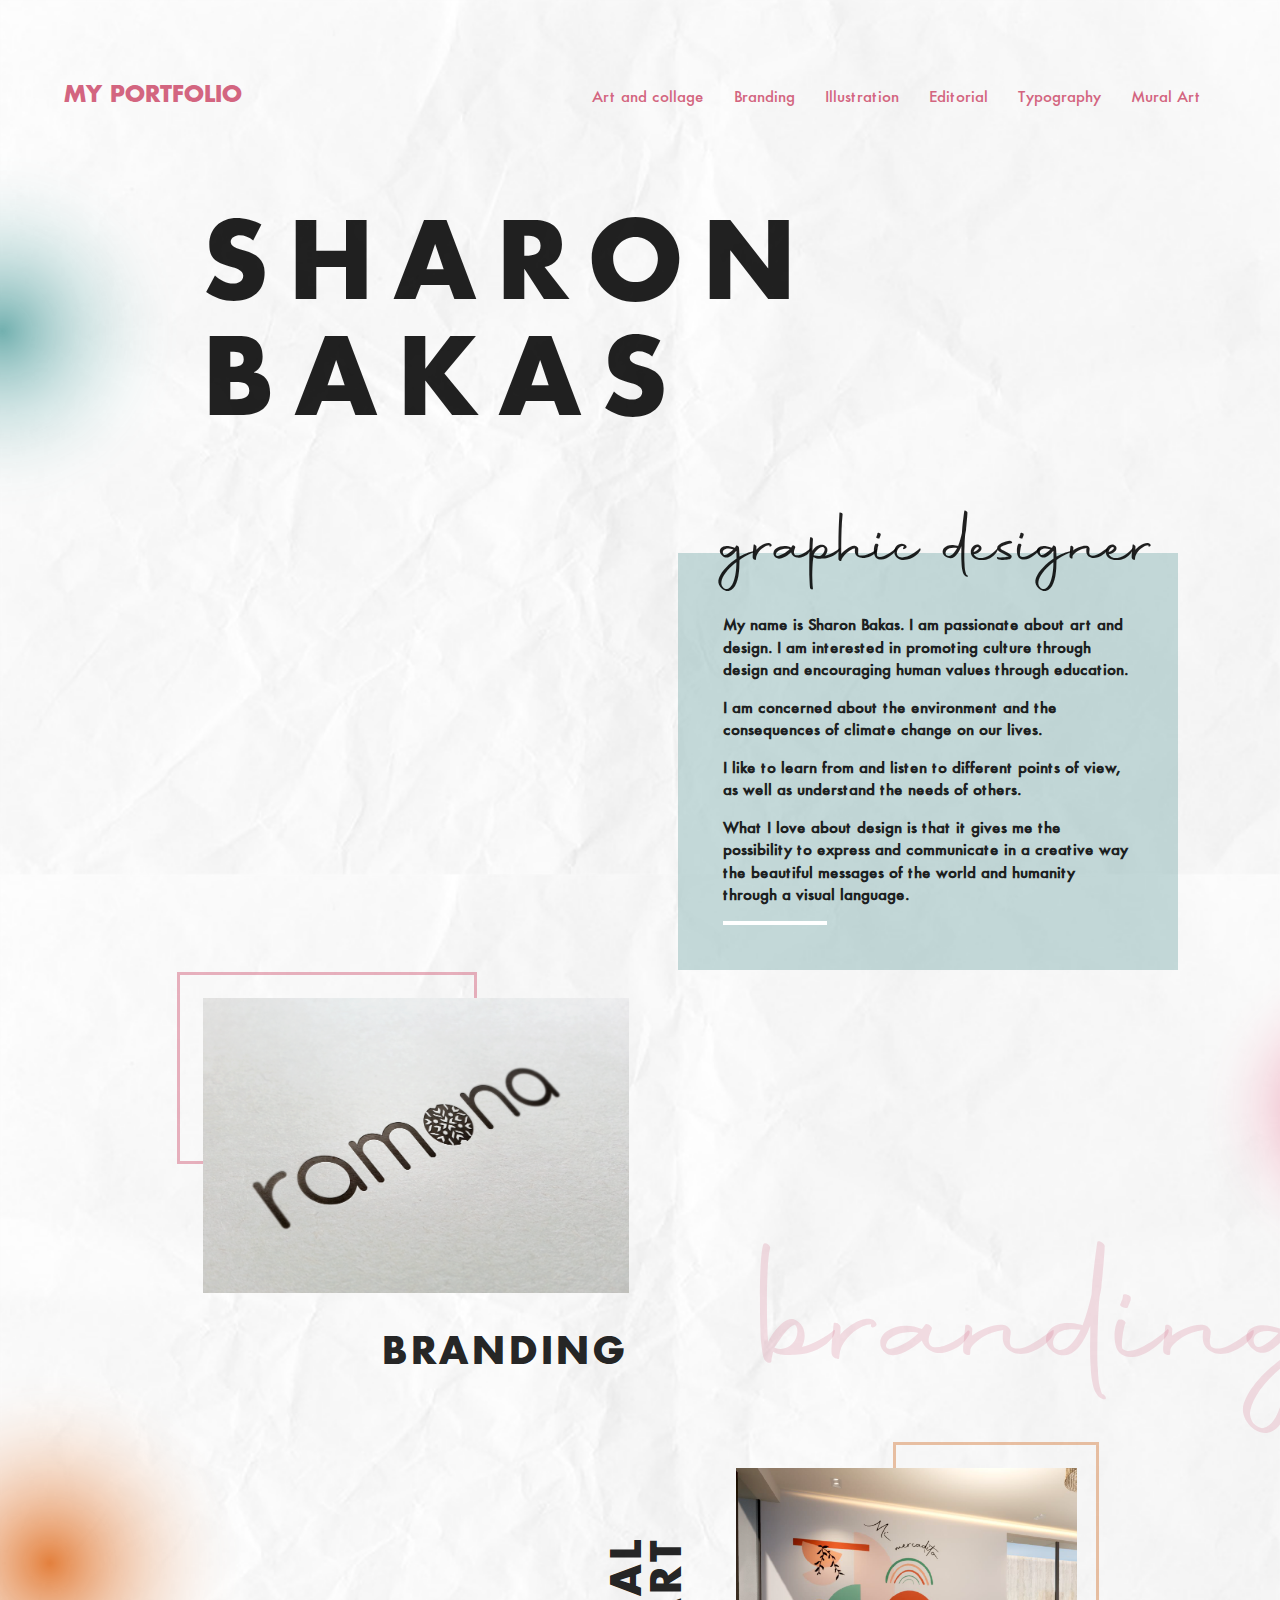
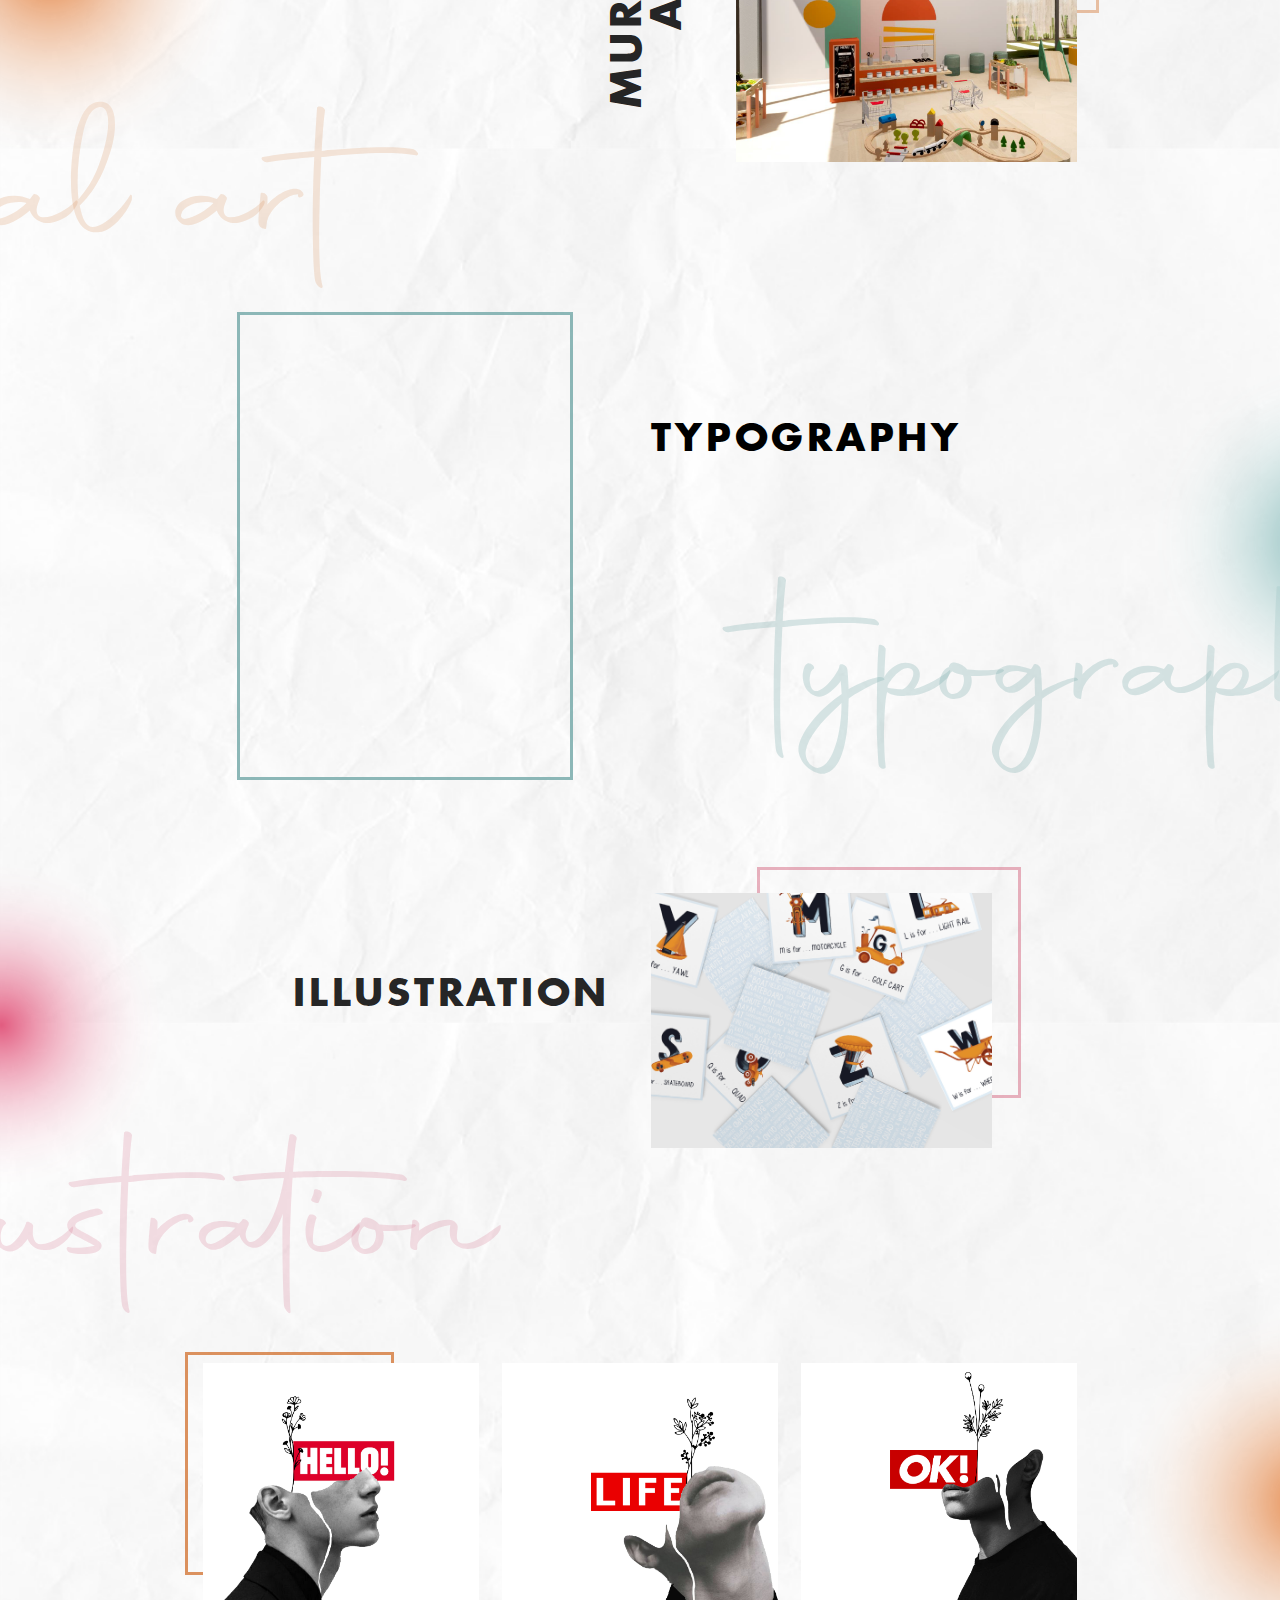
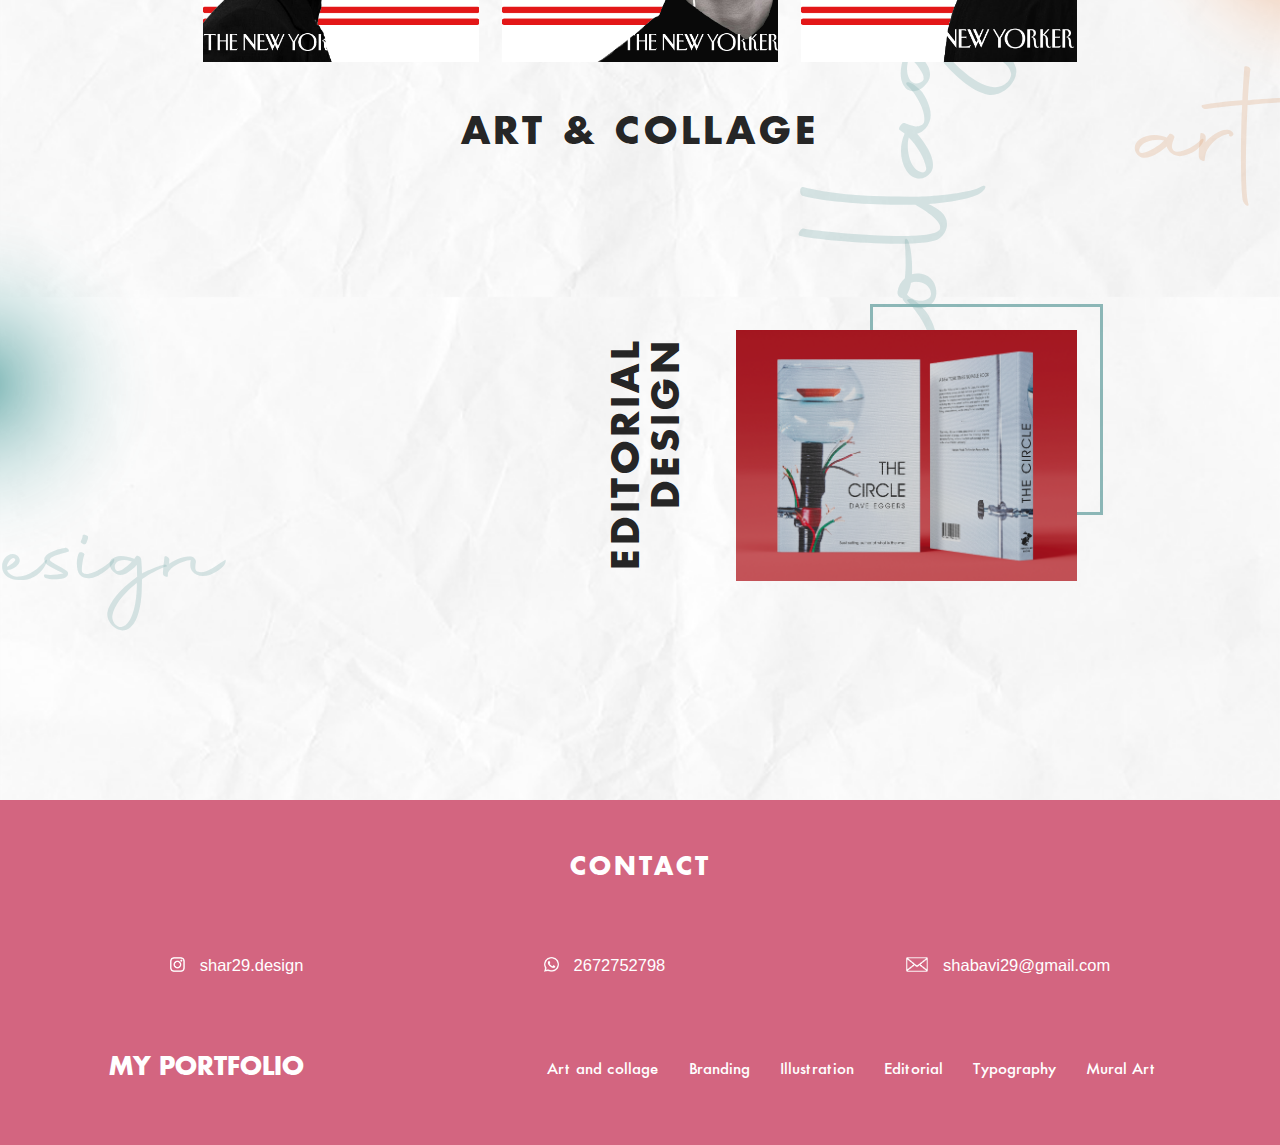
==== commit 0c180d64: "collage and art" ====
--- a/index.html
+++ b/index.html
@@ -16,7 +16,7 @@
 			<a href="#!" class="brand-logo">MY PORTFOLIO</a>
 			<a href="#" data-target="mobile-menu" class="sidenav-trigger"><i class="material-icons">menu</i></a>
 			<ul class="right hide-on-med-and-down">
-				<li><a href="sass.html">Art and collage</a></li>
+				<li><a href="collageandart.html">Art and collage</a></li>
 				<li><a href="badges.html">Branding</a></li>
 				<li><a href="collapsible.html">Illustration</a></li>
 				<li><a href="mobile.html">Editorial</a></li>
@@ -26,7 +26,7 @@
 		</div>
 	</nav>
 	<ul class="sidenav" id="mobile-menu">
-		<li class="mt-4"><a href="sass.html">Art and collage</a></li>
+		<li class="mt-4"><a href="collageandart.html">Art and collage</a></li>
 		<li><a href="badges.html">Branding</a></li>
 		<li><a href="collapsible.html">Illustration</a></li>
 		<li><a href="mobile.html">Editorial</a></li>
@@ -155,7 +155,7 @@
 	</div>
 <!--Footer-->
 	<footer>
-		<p>CONTACT</p>
+		<p class="m-0">CONTACT</p>
 		<ul class="mt-4-rz">
 			<li class="justify-center-rz"><img src="img/instagram.png" alt="">shar29.design</li>
 			<li class="justify-center-rz"><img src="img/whatsapp.png" alt="">2672752798</li>
@@ -166,7 +166,7 @@
 				<a href="#!" class="brand-logo">MY PORTFOLIO</a>
 				<a href="#" data-target="mobile-menu" class="sidenav-trigger"><i class="material-icons">menu</i></a>
 				<ul class="right hide-on-med-and-down">
-					<li class="mt-4-r"><a href="sass.html">Art and collage</a></li>
+					<li class="mt-4-r"><a href="collageandart.html">Art and collage</a></li>
 					<li><a href="badges.html">Branding</a></li>
 					<li><a href="collapsible.html">Illustration</a></li>
 					<li><a href="mobile.html">Editorial</a></li>
--- a/style.css
+++ b/style.css
@@ -71,8 +71,8 @@
 	align-items: center;
 }
 .row-flex-baseline{
-    display: flex;
-    align-items: baseline;
+	display: flex;
+	align-items: baseline;
 }
 /*Fonts*/
 @font-face {
@@ -117,42 +117,42 @@
 }
 .title-cat-typo a{color:#000}
 @media all and (min-width: 0px) and (max-width: 352px){
-    .title1{
+	.title1{
 		font-size: 3.5em;
 		font-size: 3em;
 		top: -12%;
 	}
 }
 @media all and (min-width: 353px) and (max-width: 367px){
-    .title1{
+	.title1{
 		font-size: 3.5em;
 		top: -17%;
 		right: 6%;
 	}
 }
 @media all and (min-width: 368px) and (max-width: 429px){
-    .title1{
+	.title1{
 		font-size: 4em;
 		top: -20%;
 		right: 7%;
 	}
 }
 @media all and (min-width: 429px) and (max-width: 469px){
-    .title1{
+	.title1{
 		font-size: 4em;
 		top: -24%;
-    	right: 16%;
+		right: 16%;
 	}
 }
 @media all and (min-width: 470px) and (max-width: 510px){
-    .title1{
+	.title1{
 		font-size: 4em;
 		top: -24%;
 		right: 14%;
 	}
 }
 @media all and (min-width: 511px) and (max-width: 991px){
-    .title1{
+	.title1{
 		font-size: 5em;
 		top: -34%;
 		right: 13%;
@@ -186,21 +186,21 @@
 }
 .title-typo-1{
 	font-family: 'Autografy';
-    font-size: 10em;
-    position: absolute;
-    top: -191%;
-    left: 53%;
-    color: rgba(128, 175, 175,.3);
-    z-index: -1;
+	font-size: 10em;
+	position: absolute;
+	top: -191%;
+	left: 53%;
+	color: rgba(128, 175, 175,.3);
+	z-index: -1;
 }
 .title-typo-2{
 	font-family: 'Autografy';
-    font-size: 10em;
-    position: absolute;
-    bottom: -70%;
-    left: -48%;
-    color: rgba(128, 175, 175,.3);
-    z-index: -1;
+	font-size: 10em;
+	position: absolute;
+	bottom: -70%;
+	left: -48%;
+	color: rgba(128, 175, 175,.3);
+	z-index: -1;
 }
 .title-illu{
 	font-family: 'Autografy';
@@ -278,7 +278,7 @@
 				.intro-p{
 					font-family: 'Futura';
 					margin: auto;
-					padding: 5em 30%;
+					padding: 5em 20%;
 				}
 				.subtitle{
 					font-family: 'Futura-Bold';
@@ -341,7 +341,7 @@
 				.bg-2-container{
 					background-color: rgb(128, 175, 175,.4);
 					padding: 2em 0;
-    				text-align: center;
+					text-align: center;
 				}
 				.y-ex{
 					font-family: 'Quant';
@@ -414,7 +414,7 @@
 				}
 				.img-ty{
 					height: 250px;
-    				object-fit: cover;
+					object-fit: cover;
 				}
 				
 
@@ -422,6 +422,8 @@
 .futura-bold{font-family: Futura-Bold;}
 .quant{font-family: Quant;}
 
+.fz-1-2{font-size: 1.2em;}
+.fz-1-7{font-size: 1.7em;}
 .fz-2{font-size:2em;}
 .fz-2-5{font-size:2.5em;}
 .fz-2-7{font-size: 2.7em;}
@@ -446,45 +448,45 @@
 }
 .ball1{
 	position: absolute;
-    left: -42%;
-    top: 2%;
+	left: -42%;
+	top: 2%;
 	z-index: -2;
 }
 .ball2{
 	position: absolute;
-    right: -199%;
-    top: -19%;
+	right: -199%;
+	top: -19%;
 	z-index: -1;
 }
 .ball3{
 	position: absolute;
-    left: -38%;
-    z-index: -1;
-    top: -23%;
+	left: -38%;
+	z-index: -1;
+	top: -23%;
 }
 .ball4{
 	position: absolute;
-    right: -196%;
-    top: -410%;
+	right: -196%;
+	top: -410%;
 	z-index: -1;
 }
 .ball5{
 	position: absolute;
-    left: -180%;
-    top: -12%;
+	left: -180%;
+	top: -12%;
 	z-index: -1;
 }
 .ball6{
 	position: absolute;
-    bottom: -10%;
-    right: -47%;
-    z-index: -1;
+	bottom: -10%;
+	right: -47%;
+	z-index: -1;
 }
 .ball7{
 	position: absolute;
-    left: -189%;
-    top: -44%;
-    z-index: -1;
+	left: -189%;
+	top: -44%;
+	z-index: -1;
 }
 .square-1{
 	position: absolute;
@@ -630,13 +632,26 @@
 .mt-4{margin:4em 0 0;}
 
 .mb-130{margin-bottom:130px;}
+.mb-5{margin-bottom:5em;}
+.mb-2{margin-bottom:2em;}
 .mb-0{margin-bottom:0;}
-
-.mt--7{margin-top: .7em;}
-.mt-7-rz{margin-top:7em}
+.mb-1-rz{margin-bottom: 0em;}
+.mb-2-rz{margin-bottom: 0em;}
+.mb-4-rz{margin-bottom: 0em;}
+
+.mt-0{margin-top: 0;}
+.mt-2{margin-top:2em;}
+.m-auto-rz{margin:auto;}
+
 .mt-4{margin-top: 4em;}
 .mt-4-rz{margin-top: 4em;}
 .mt-4-r2{margin-top: 0;}
+.mt-5{margin-top: 5em;}
+
+.mt--7{margin-top: .7em;}
+.mt-7-rz{margin-top:7em}
+
+
 
 @media all and (min-width: 0px) and (max-width: 600px){
 	.mt-4-rz{margin-top: 0;}
@@ -645,6 +660,7 @@
 	.mt-4-r2{margin-top: 4em;}
 }
 .m-3{margin:3em 0}
+
 .mt-2{margin-top: 2em;}
 .mt-10{margin-top: 10%}
 .m-0{margin: 0;}
@@ -652,6 +668,8 @@
 .p-3{padding: 3em;}
 .p-3-0{padding: 3em 0;}
 .p-0-4{padding:0 4em;}
+.p-10{padding: 10px;}
+.pl-0{padding-left: 0!important;}
 .p-0-4-rz{padding:0 4em;}
 			@media all and (min-width:0px) and (max-width: 599px){
 				.q-ex{font-size: 2.3em;}
@@ -698,7 +716,9 @@
 }
 .h250{height: 250px;}
 .h230{height: 230px;}
+.h200{height: 200px;}
 .h100{height: 100px;}
+.h50{height: 50px;}
 
 .w-100{width: 100%;}
 .w-100-rz{width: 100%;}
@@ -708,7 +728,11 @@
 	}
 }
 .w-90{width: 90%;}
+.w99{width: 99%;}
 .w80{width: 80%;}
+.w-70{width: 70%;}
+.w-40{width: 40%;}
+.w-30{width: 30%;}
 
 /*Position*/
 .relative{position: relative;}
@@ -748,8 +772,364 @@
 	}
 }
 
-.bg-light-1{background-color: rgba(211, 101, 128,.7);}
-.bg-light-2{background-color: rgba(128, 175, 175, .45);}
+.bg-light-1{background-color: rgba(222, 92, 128,.3);}
+.bg-light-2{background-color: rgba(113, 176, 173,.45);}
+									
 									.pro-title-2{
 										width: 20%;
-									}+									}
+									@media all and (min-width: 0px) and (max-width: 600px){
+										.pro-title-2{
+											width: 30%;
+										}
+										.mb-1-rz{margin-bottom: 1em;}
+									}
+									.ball2-t{
+										position: absolute;
+										left: -42%;
+										top: -5%;
+										z-index: -1;
+									}
+									.ball1-t{
+										position: absolute;
+										top: -82%;
+										right: -42%;
+										z-index: -1;
+									}
+									.ball3-t{
+										position: absolute;
+										top: -67%;
+										left: -47%;
+										z-index: -1;
+									}
+									.ball1-t2{
+										z-index: -1;
+										position: absolute;
+										top: -31%;
+										right: -48%;
+									}
+									.ball1-t3{
+										z-index: -1;
+										position: absolute;
+										top: -68%;
+										left: -47%;
+									}
+									.square3{
+										height: 100px;
+										position: absolute;
+										top: 50%;
+										left: 0;
+										right: 0;
+										margin: auto;
+										z-index: -1;
+									}
+									.square2{
+										height: 100px;
+										position: absolute;
+										bottom: 27%;
+										right: -3%;
+										z-index: -1;
+									}
+									.square1{
+										height: 100px;
+										position: absolute;
+										top: -61%;
+										left: 34%;
+										z-index: -1;
+									}
+									.a-text{
+										position: absolute;
+										z-index: -1;
+										left: -12%;
+										bottom: 8%;
+										height: 200px;
+									}
+									.mitika-text{
+										font-family: 'Autografy';
+										font-size: 11em;
+										/* position: absolute; */
+										/* top: -191%; */
+										/* left: 53%; */
+										color: rgba(128, 175, 175,.3);
+										z-index: -1;
+										text-align: center;
+										margin: 0;
+									}
+									.hr-2{
+										border: 2px solid #80AFAF;
+										width: 222px;
+										margin: initial;
+										position: absolute;
+										top: 50%;
+										right: 0;
+									}
+									.hr-3{
+										border: 2px solid #D7854C;
+										width: 110px;
+										margin: initial;
+										position: absolute;
+										top: 50%;
+									}
+									.hr4{
+										border: 2px solid #D36580;
+										width: 279px;
+										margin: initial;
+										position: absolute;
+										top: 50%;
+										right: 0;
+									}
+									.hr5{
+										border: 2px solid #80AFAF;
+										width: 50%;
+										margin: initial;
+										position: absolute;
+										top: 50%;
+										right: 0;
+									}
+									.hr6{
+										border: 2px solid #D7854C;
+										width: 42%;
+										margin: initial;
+										position: absolute;
+										top: 40%;
+										right: -43%;
+									}
+									
+									.cabos-text{
+										font-family: 'Autografy';
+										font-size: 11em;
+										color: rgba(215, 133, 76,.2);
+										text-align: left;
+										margin: 0 1em;
+									}
+									.img-cabos{
+										height: 150px;
+										position: absolute;
+										bottom: 19%;
+										right: 0;
+										z-index: -1;
+									}
+									.square4{
+										position: absolute;
+										top: 50%;
+										left: 0;
+										right: 0;
+										margin: auto;
+										z-index: -1;
+									}
+									.square5{
+										height: 100px;
+										position: absolute;
+										top: -23%;
+										right: 10%;
+										z-index: -1;
+									}
+									.square6{
+										height: 100px;
+										position: absolute;
+										left: 10%;
+										bottom: 79%;
+										z-index: -1;
+									}
+									.square7{
+										height: 100px;
+										position: absolute;
+										left: 51%;
+										bottom: -24%;
+										z-index: -1;
+									
+									}
+									.square8{
+										height: 100px;
+										position: absolute;
+										left: 23%;
+										bottom: -31%;
+										z-index: -1;
+									}
+									.square9{
+										height: 100px;
+										position: absolute;
+										left: 36%;
+										bottom: -24%;
+										z-index: -1;
+									}
+									.square10{
+										height: 100px;
+										position: absolute;
+										left: 17%;
+										bottom: -24%;
+										z-index: -1;
+									}
+									.square11{
+										width: 100px;
+										position: absolute;
+										right: 0%;
+										bottom: 3%;
+										z-index: -1;
+									}
+									
+									.hub-text{
+										font-family: 'Autografy';
+										font-size: 11em;
+										color: rgba(211, 101, 128, .2);
+										text-align: right;
+										margin: 0 2em;
+									}
+									.bella1-text{
+										font-family: 'Autografy';
+										font-size: 11em;
+										color: rgba(128, 175, 175,.3);
+										z-index: -1;
+										text-align: left;
+										margin: 0;
+										line-height: 130px;
+									}
+									.bella2-text{
+										font-family: 'Autografy';
+										font-size: 11em;
+										color: rgba(128, 175, 175,.3);
+										z-index: -1;
+										text-align: left;
+										margin: 0 1em;
+										line-height: 50px;
+									}
+									.bootsy-text{
+										font-family: 'Autografy';
+										font-size: 11em;
+										color: rgba(215, 133, 76,.2);
+										z-index: -1;
+										margin: 0 1em;
+										line-height: 50px;
+										position: absolute;
+										top: 21%;
+										right: -18%;
+									}
+									.img-bootsy{
+										width: 50%;
+										height: 150px;
+										position: absolute;
+										bottom: 14%;
+										left: 6%;
+										z-index: -1;
+										object-fit: cover;
+									}
+									@media all and (min-width: 0px) and (max-width: 600px){
+										.pro-title-2{
+											width: 30%;
+										}
+										.hr-2{top: 77%;}
+										.hr4{width: 120px;}
+										.hr6{width: 60%;}
+										.cabos-text{line-height: 150px;}
+										.hub-text{margin: 0 .1em;text-align:center;}
+										.bella1-text{line-height: 205px;}
+										.bootsy-text{top:-145%;}
+										.mb-2-rz{margin-bottom: 2em;}
+										.mb-4-rz{margin-bottom:4em}
+										.flex-sm{display: flex; align-items: center;}
+										.mt-200-rz{margin-top: 200px;}
+										.img-bootsy{
+											width: 90%;
+											bottom: 14%;
+											left: 6%;
+											z-index: -1;
+											object-fit: cover;
+											margin-bottom: 1em;
+										}
+									}
+								
+/*Collage*/
+.title-collage{
+	font-family: 'Autografy';
+	font-size: 14em;
+	position: absolute;
+	bottom: -73%;
+	left: 53%;
+	color: rgba(128, 175, 175,.3);
+	z-index: -1;
+	rotate: 270deg;
+}
+.title-merch{
+	font-family: 'Autografy';
+	font-size: 13em;
+	position: absolute;
+	left: -8%;
+	color: rgba(128, 175, 175,.3);
+	z-index: -1;
+	top: -86%;
+}
+.some-text{
+	font-family: 'Futura-Bold';
+	position: absolute;
+	bottom: -9%;
+	left: 7%;
+	font-size: 1.2em;
+}
+.shape-text{
+	font-family: 'Futura-Bold';
+	position: absolute;
+	bottom: -11%;
+	left: 34%;
+	font-size: 1.2em;
+}
+.human-text{
+	font-family: 'Futura-Bold';
+	position: absolute;
+	bottom: -11%;
+	left: 55%;
+	font-size: 1.2em;
+}
+.electric-text{
+	font-family: 'Futura-Bold';
+	position: absolute;
+	bottom: -12%;
+	left: 15%;
+	font-size: 1.2em;
+}
+.collage-absolute{
+	position: absolute;
+    top: -45%;
+    left: 0;
+	width: 50%;
+}
+.collage-absolute-2{
+	position: absolute;
+    top: -30%;
+    right: 16%;
+    width: 40%;
+}
+.alignment-collage-1{
+	margin-top: -7%;
+    padding-bottom: 23%;
+}
+.alignment-collage-2{
+	margin-top: 8%;
+    margin-right: 15%;
+}
+.col20{
+	width: 20%;
+	padding: .75rem;
+}
+.title-collage-2{
+	font-family: 'Autografy';
+    font-size: 11em;
+    position: absolute;
+    left: -13%;
+    color: rgba(222, 92, 128,.3);
+    z-index: -1;
+    top: -94%;
+}
+.arrows{
+	width: 60%;
+    object-fit: cover;
+    margin: auto;
+    position: absolute;
+    top: -124%;
+    left: 0;
+    right: 0;
+}
+.intro-p-2{
+	font-family: 'Futura';
+    margin: auto;
+    padding: 5em 20% 8em;
+}
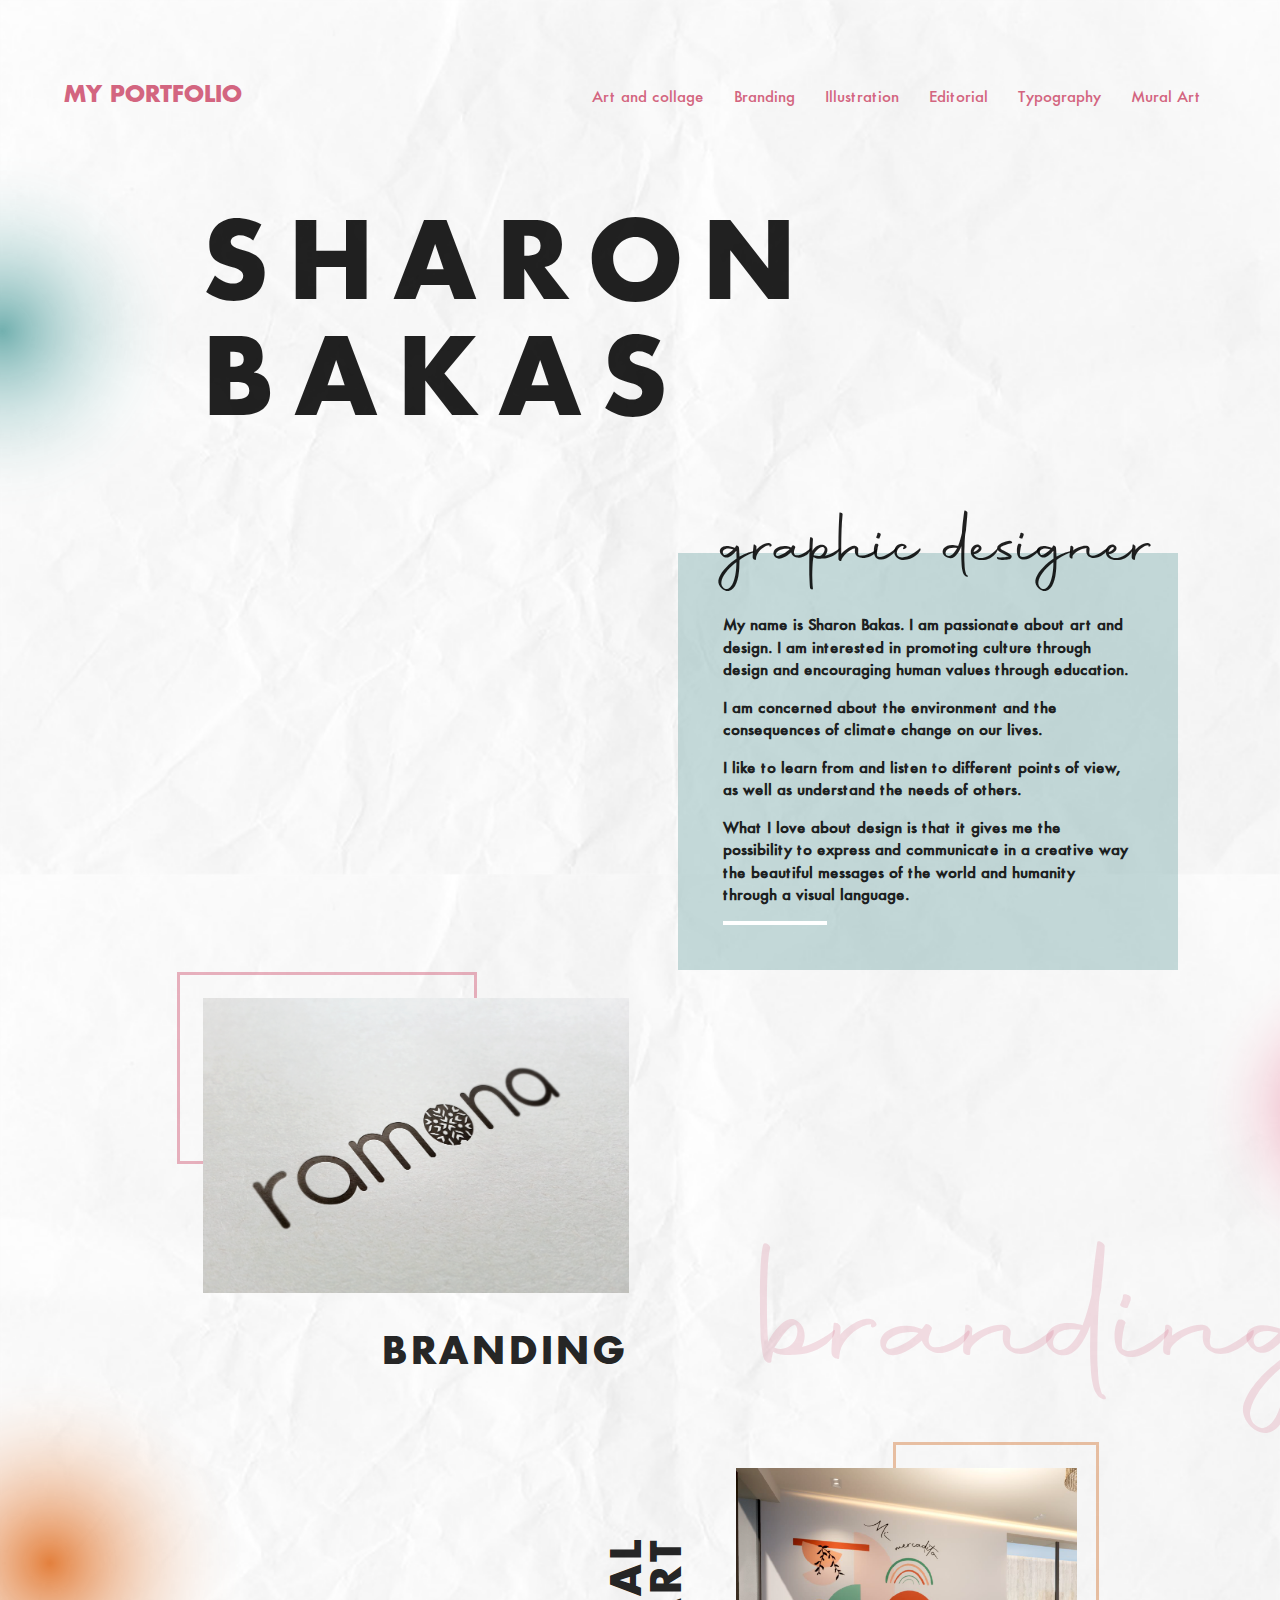
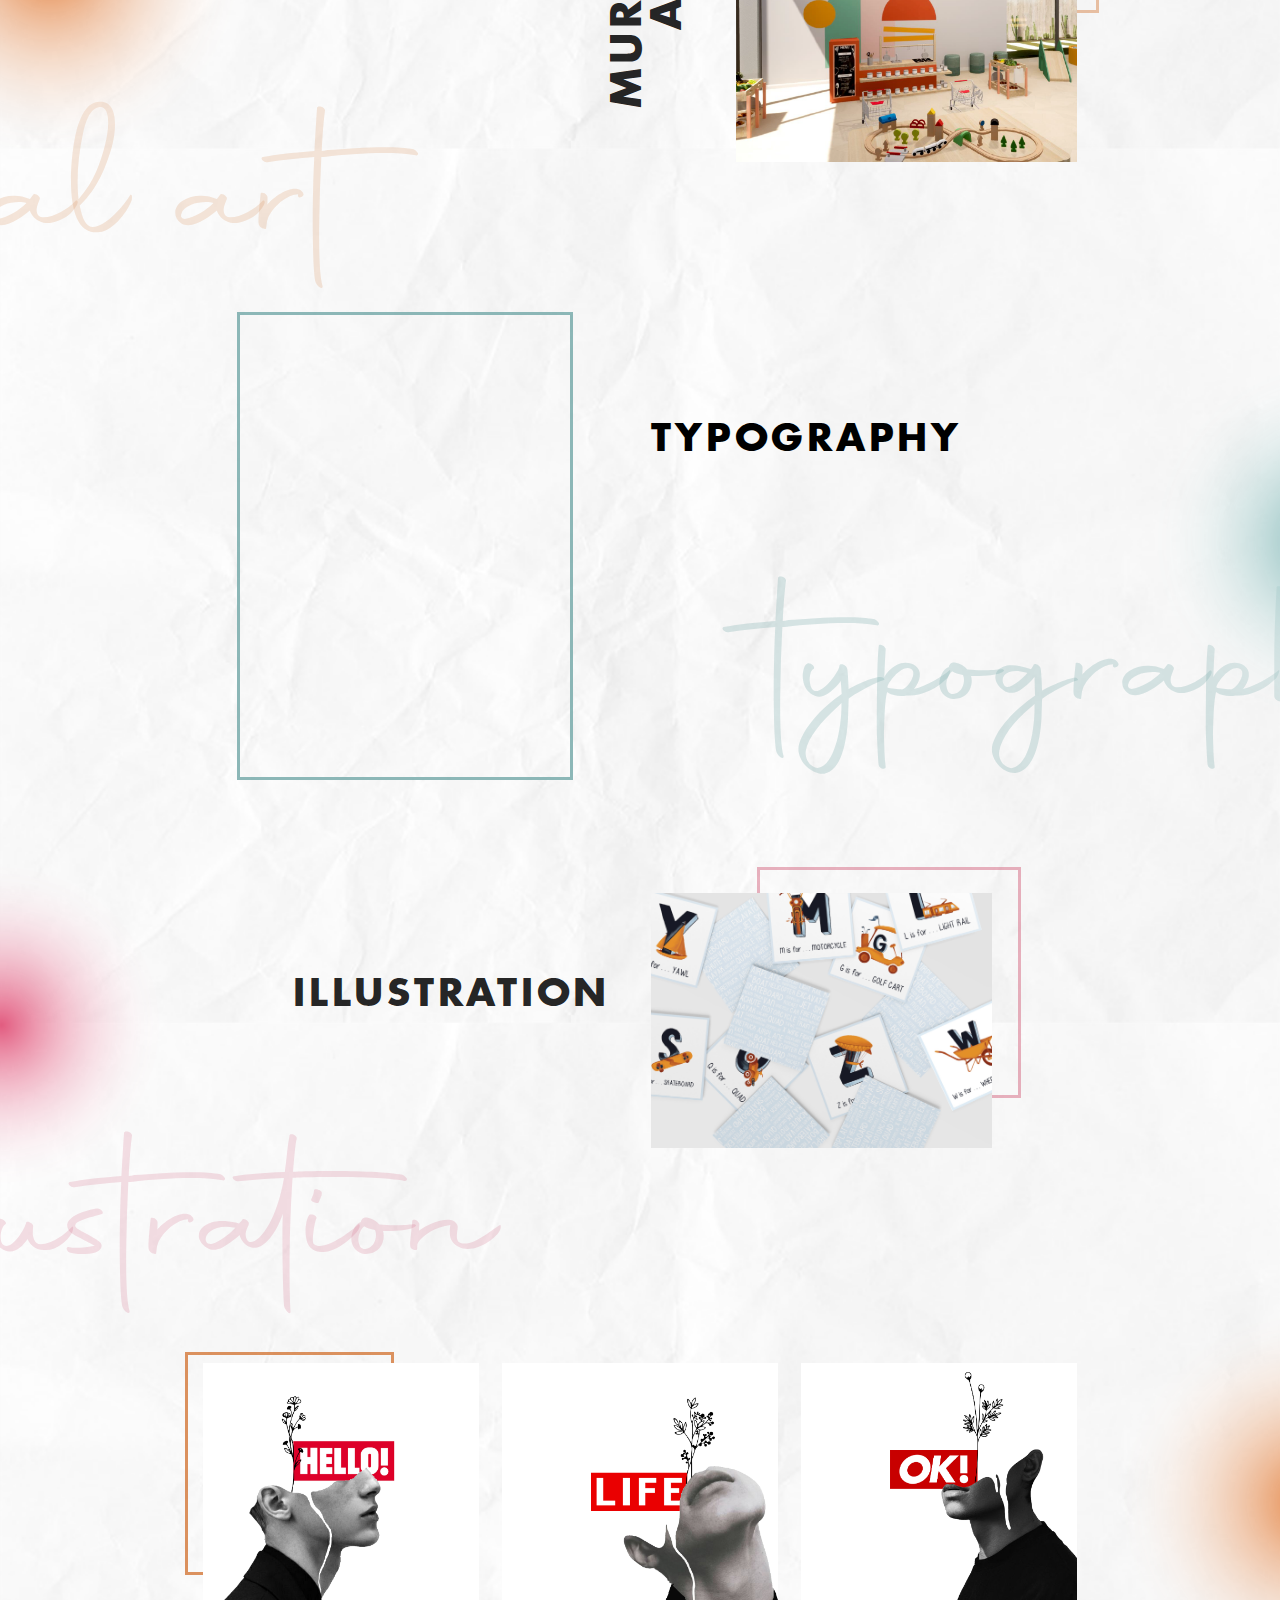
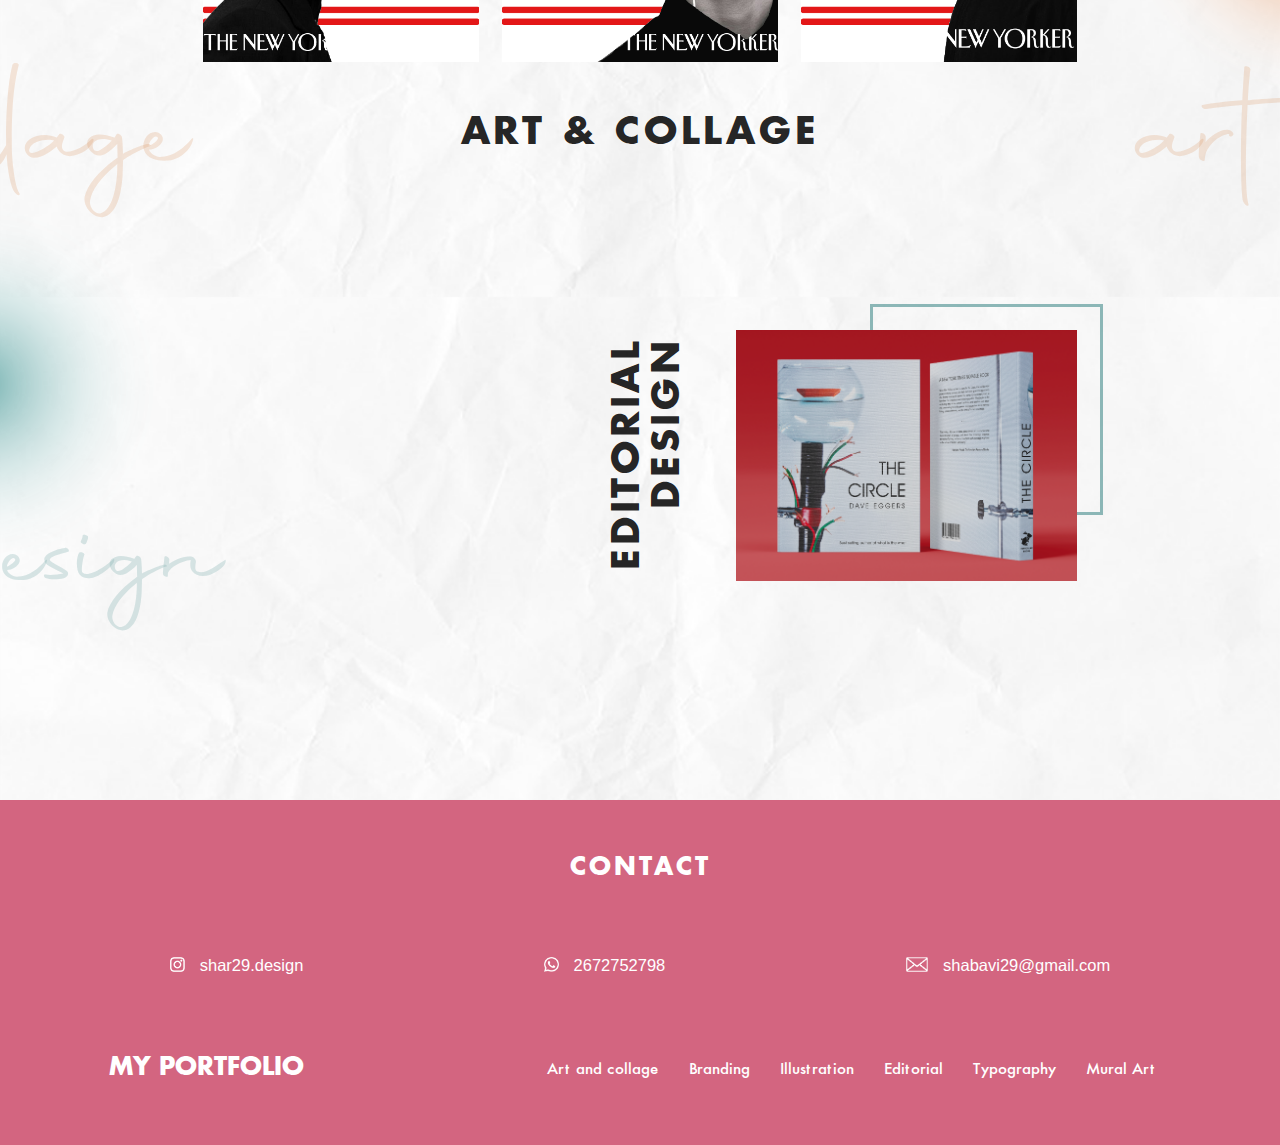
==== commit a4fed666: "cambios-1" ====
--- a/index.html
+++ b/index.html
@@ -131,7 +131,7 @@
 			<img class="ball6" src="img/ball3.png" alt="">
 		</div>
 		<div class="row relative mb-130">
-			<p class="title-collage">collage</p>
+			<p class="title-collage-1">collage</p>
 			<p class="title-cat text-center fz-2-5">ART & COLLAGE</p>
 			<p class="title-art">art</p>
 		</div>
--- a/style.css
+++ b/style.css
@@ -211,7 +211,7 @@
 	color: rgba(211, 101, 128, .2);
 	z-index: -1;
 }
-.title-collage{
+.title-collage-1{
 	font-family: 'Autografy';
 	font-size: 10em;
 	position: absolute;
@@ -414,7 +414,7 @@
 				}
 				.img-ty{
 					height: 250px;
-					object-fit: cover;
+					object-fit: contain;
 				}
 				
 
@@ -741,6 +741,7 @@
 
 .justify{text-align: justify;}
 .obj-cover{object-fit: cover;}
+.obj-contain{object-fit: contain;}
 
 @media all and (min-width: 0px) and (max-width: 700px){
 	
@@ -821,21 +822,21 @@
 										left: 0;
 										right: 0;
 										margin: auto;
-										z-index: -1;
+										z-index: 2;
 									}
 									.square2{
 										height: 100px;
 										position: absolute;
 										bottom: 27%;
 										right: -3%;
-										z-index: -1;
+										z-index: 2;
 									}
 									.square1{
 										height: 100px;
 										position: absolute;
 										top: -61%;
 										left: 34%;
-										z-index: -1;
+										z-index: 2;
 									}
 									.a-text{
 										position: absolute;
@@ -907,7 +908,7 @@
 										position: absolute;
 										bottom: 19%;
 										right: 0;
-										z-index: -1;
+										z-index: 1;
 									}
 									.square4{
 										position: absolute;
@@ -915,28 +916,28 @@
 										left: 0;
 										right: 0;
 										margin: auto;
-										z-index: -1;
+										z-index: 2;
 									}
 									.square5{
 										height: 100px;
 										position: absolute;
 										top: -23%;
 										right: 10%;
-										z-index: -1;
+										z-index: 2;
 									}
 									.square6{
 										height: 100px;
 										position: absolute;
 										left: 10%;
 										bottom: 79%;
-										z-index: -1;
+										z-index: 2;
 									}
 									.square7{
 										height: 100px;
 										position: absolute;
 										left: 51%;
 										bottom: -24%;
-										z-index: -1;
+										z-index: 2;
 									
 									}
 									.square8{
@@ -944,14 +945,14 @@
 										position: absolute;
 										left: 23%;
 										bottom: -31%;
-										z-index: -1;
+										z-index: 2;
 									}
 									.square9{
 										height: 100px;
 										position: absolute;
 										left: 36%;
 										bottom: -24%;
-										z-index: -1;
+										z-index: 2;
 									}
 									.square10{
 										height: 100px;
@@ -965,7 +966,7 @@
 										position: absolute;
 										right: 0%;
 										bottom: 3%;
-										z-index: -1;
+										z-index: 2;
 									}
 									
 									.hub-text{
@@ -1010,7 +1011,7 @@
 										position: absolute;
 										bottom: 14%;
 										left: 6%;
-										z-index: -1;
+										z-index: 2;
 										object-fit: cover;
 									}
 									@media all and (min-width: 0px) and (max-width: 600px){
@@ -1041,20 +1042,20 @@
 /*Collage*/
 .title-collage{
 	font-family: 'Autografy';
-	font-size: 14em;
-	position: absolute;
-	bottom: -73%;
-	left: 53%;
-	color: rgba(128, 175, 175,.3);
-	z-index: -1;
-	rotate: 270deg;
+    font-size: 14em;
+    position: absolute;
+    bottom: -33%;
+    left: -19%;
+    color: rgba(128, 175, 175,.3);
+    z-index: -1;
+    rotate: 270deg;
 }
 .title-merch{
 	font-family: 'Autografy';
 	font-size: 13em;
 	position: absolute;
 	left: -8%;
-	color: rgba(128, 175, 175,.3);
+	color: rgba(215, 133, 76,.2);
 	z-index: -1;
 	top: -86%;
 }
@@ -1115,7 +1116,7 @@
     font-size: 11em;
     position: absolute;
     left: -13%;
-    color: rgba(222, 92, 128,.3);
+    color: rgba(211, 101, 128, .2);
     z-index: -1;
     top: -94%;
 }
@@ -1133,3 +1134,57 @@
     margin: auto;
     padding: 5em 20% 8em;
 }
+.ball1-m{
+	position: absolute;
+    right: -41%;
+    top: -18%;
+    z-index: -2;
+}
+.ball3-m{
+	position: absolute;
+    right: -16%;
+    z-index: -1;
+    top: -24%
+}
+.ball4-m{
+	position: absolute;
+    left: -41%;
+    top: -18%;
+    z-index: -2;
+}
+.ball5-m{
+	position: absolute;
+    right: -41%;
+    top: -18%;
+    z-index: -2;
+}
+.ball6-m{
+	position: absolute;
+    left: -45%;
+    z-index: -1;
+    top: -110%;
+}
+.ball1-ca{
+	position: absolute;
+    right: -52%;
+    top: -35%;
+    z-index: -2;
+}
+.ball2-ca{
+	position: absolute;
+    left: -91%;
+    top: 4%;
+    z-index: -2;
+}
+.ball4-ca{
+	position: absolute;
+    right: -58%;
+    top: -18%;
+    z-index: -2;
+}
+.ball5-ca{
+	position: absolute;
+    right: -45%;
+    top: -81%;
+    z-index: -2;
+}